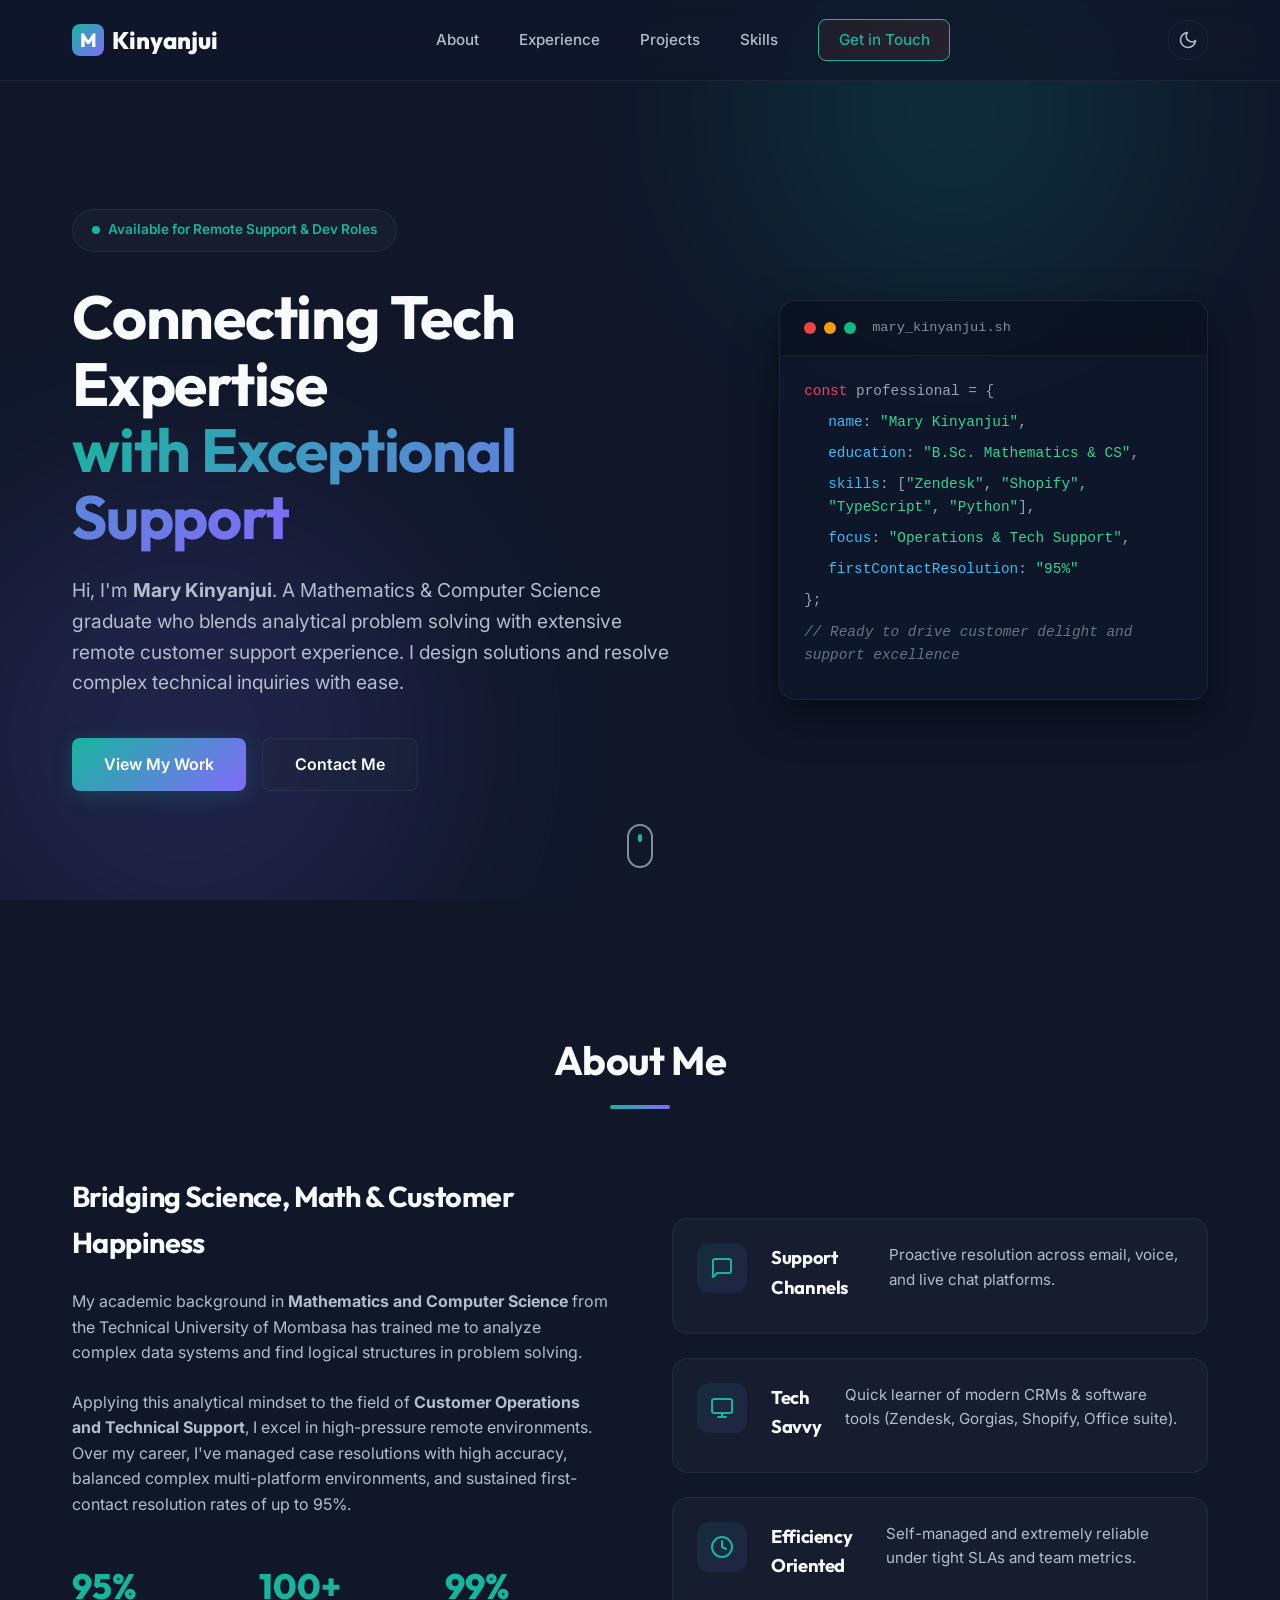
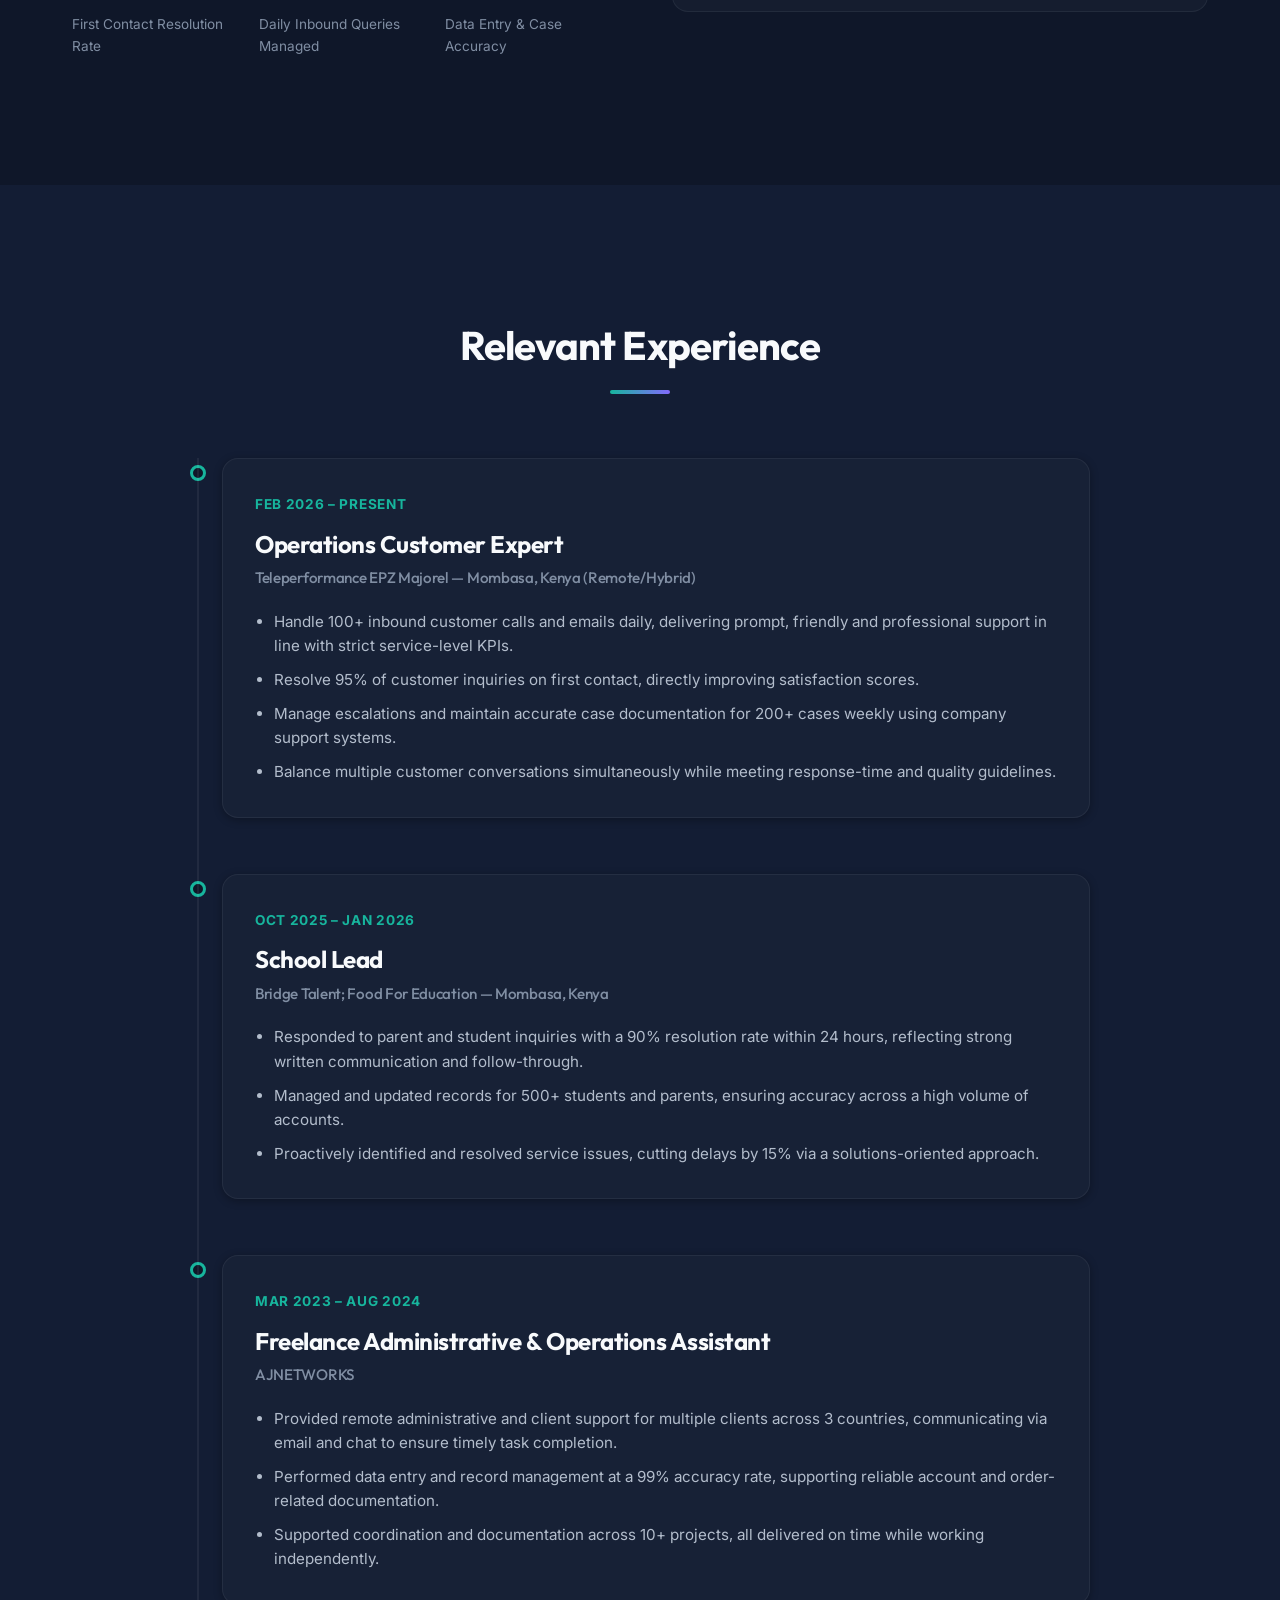
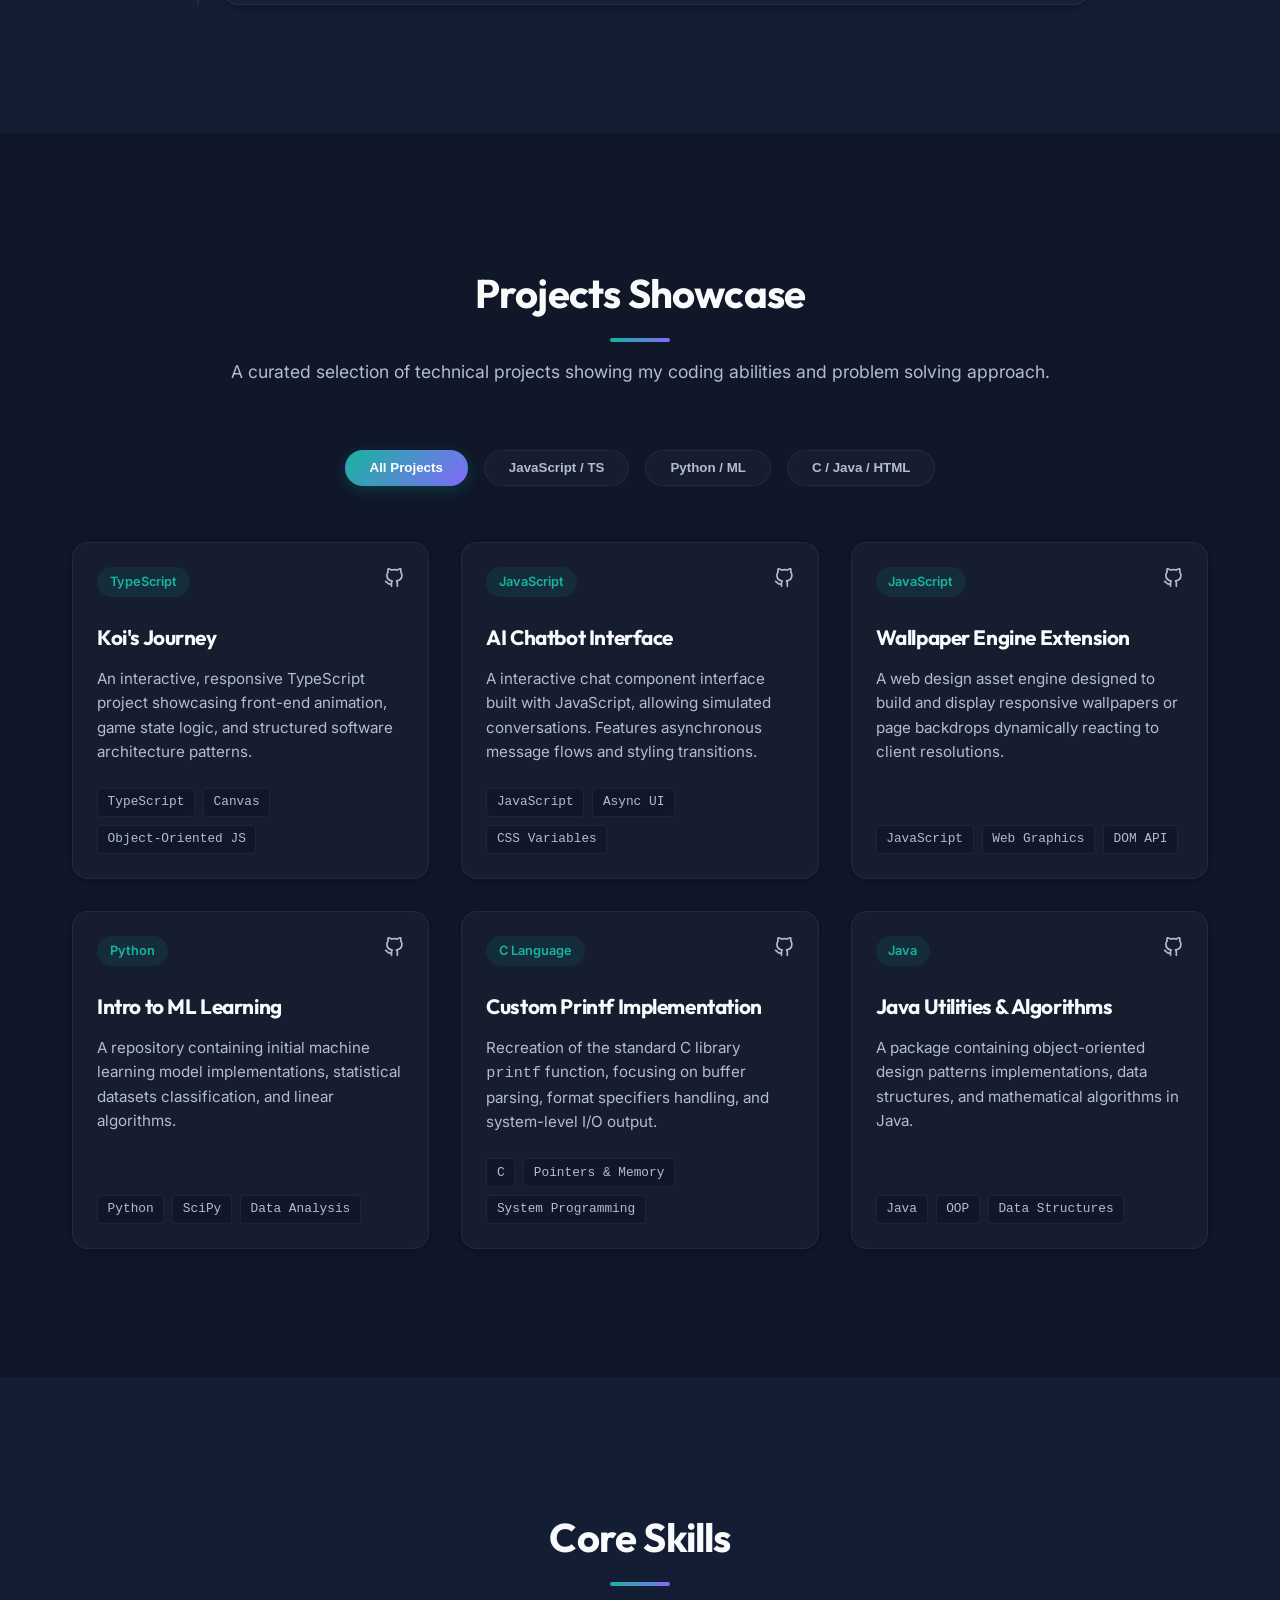
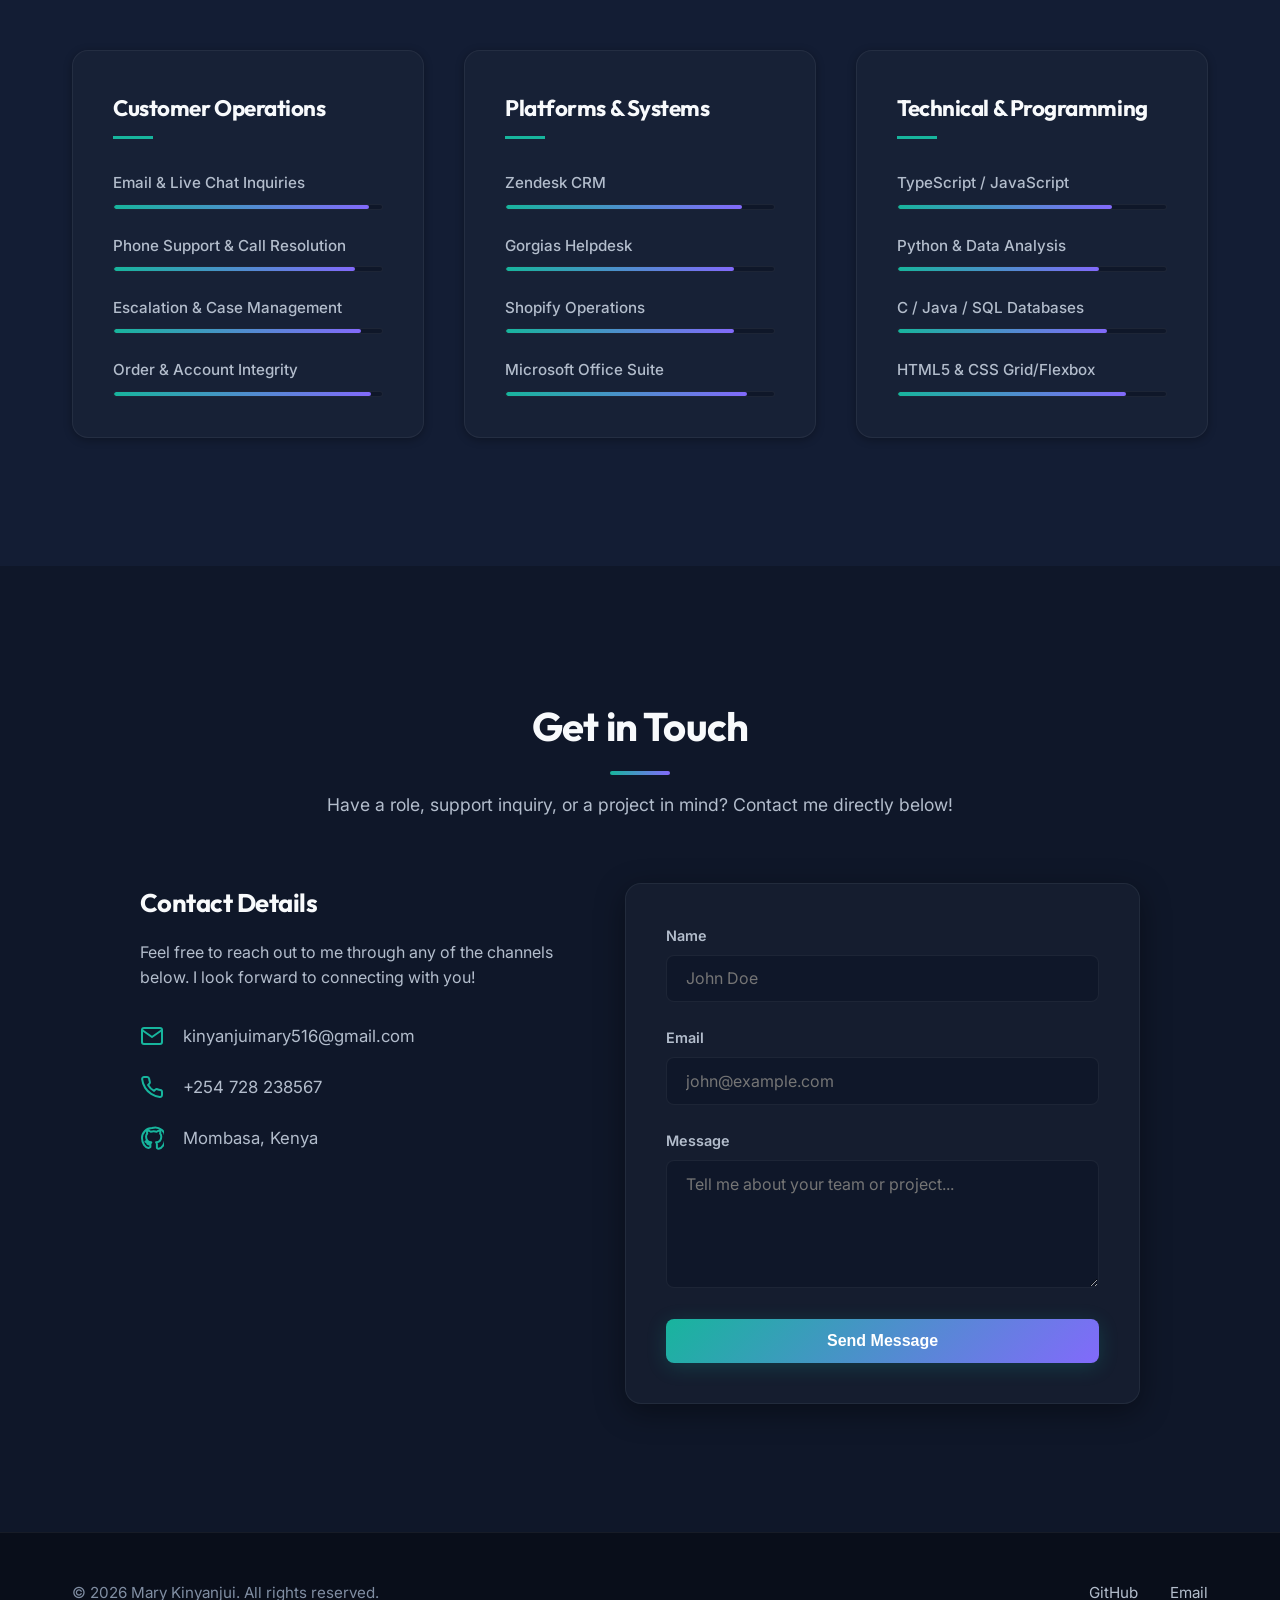
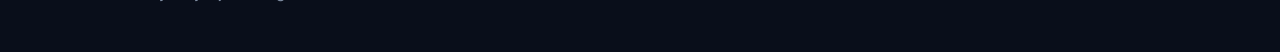
==== index.html @ 2add4c1d "Initialize portfolio website" ====
<!DOCTYPE html>
<html lang="en" data-theme="dark">
<head>
  <meta charset="UTF-8">
  <meta name="viewport" content="width=device-width, initial-scale=1.0">
  <title>Mary Kinyanjui | Portfolio</title>
  <meta name="description" content="Portfolio of Mary Kinyanjui - Customer Service Representative, Remote Support professional, and Mathematics & Computer Science graduate.">
  <!-- Google Fonts -->
  <link rel="preconnect" href="https://fonts.googleapis.com">
  <link rel="preconnect" href="https://fonts.gstatic.com" crossorigin>
  <link href="https://fonts.googleapis.com/css2?family=Inter:wght@300;400;500;600;700&family=Outfit:wght@400;600;700;800&display=swap" rel="stylesheet">
  <!-- Custom Stylesheet -->
  <link rel="stylesheet" href="styles.css">
</head>
<body>

  <!-- Navigation -->
  <header class="navbar">
    <div class="nav-container">
      <a href="#" class="nav-logo">
        <span class="logo-m">M</span>
        <span class="logo-text">Kinyanjui</span>
      </a>
      <nav class="nav-menu">
        <a href="#about" class="nav-link">About</a>
        <a href="#experience" class="nav-link">Experience</a>
        <a href="#projects" class="nav-link">Projects</a>
        <a href="#skills" class="nav-link">Skills</a>
        <a href="#contact" class="nav-link btn-contact">Get in Touch</a>
      </nav>
      <div class="nav-actions">
        <button id="theme-toggle" class="theme-btn" aria-label="Toggle light/dark theme">
          <!-- Moon Icon (Dark Mode Active) -->
          <svg class="icon icon-moon" xmlns="http://www.w3.org/2000/svg" viewBox="0 0 24 24" fill="none" stroke="currentColor" stroke-width="2" stroke-linecap="round" stroke-linejoin="round"><path d="M21 12.79A9 9 0 1 1 11.21 3 7 7 0 0 0 21 12.79z"></path></svg>
          <!-- Sun Icon (Light Mode Active) -->
          <svg class="icon icon-sun" xmlns="http://www.w3.org/2000/svg" viewBox="0 0 24 24" fill="none" stroke="currentColor" stroke-width="2" stroke-linecap="round" stroke-linejoin="round"><circle cx="12" cy="12" r="5"></circle><line x1="12" y1="1" x2="12" y2="3"></line><line x1="12" y1="21" x2="12" y2="23"></line><line x1="4.22" y1="4.22" x2="5.64" y2="5.64"></line><line x1="18.36" y1="18.36" x2="19.78" y2="19.78"></line><line x1="1" y1="12" x2="3" y2="12"></line><line x1="21" y1="12" x2="23" y2="12"></line><line x1="4.22" y1="19.78" x2="5.64" y2="18.36"></line><line x1="18.36" y1="5.64" x2="19.78" y2="4.22"></line></svg>
        </button>
        <button class="mobile-toggle" aria-label="Toggle mobile menu">
          <span></span>
          <span></span>
          <span></span>
        </button>
      </div>
    </div>
  </header>

  <main>
    <!-- Hero Section -->
    <section class="hero-section">
      <div class="hero-bg-blobs">
        <div class="blob blob-1"></div>
        <div class="blob blob-2"></div>
      </div>
      <div class="container hero-container">
        <div class="hero-content">
          <div class="hero-badge reveal">
            <span class="badge-dot"></span> Available for Remote Support & Dev Roles
          </div>
          <h1 class="hero-title reveal">
            Connecting Tech Expertise <br>
            <span class="gradient-text">with Exceptional Support</span>
          </h1>
          <p class="hero-subtitle reveal">
            Hi, I'm <strong>Mary Kinyanjui</strong>. A Mathematics & Computer Science graduate who blends analytical problem solving with extensive remote customer support experience. I design solutions and resolve complex technical inquiries with ease.
          </p>
          <div class="hero-cta reveal">
            <a href="#projects" class="btn btn-primary">View My Work</a>
            <a href="#contact" class="btn btn-secondary">Contact Me</a>
          </div>
        </div>
        <div class="hero-visual reveal">
          <div class="visual-card">
            <div class="card-header">
              <span class="dot red"></span>
              <span class="dot yellow"></span>
              <span class="dot green"></span>
              <span class="card-title">mary_kinyanjui.sh</span>
            </div>
            <div class="card-body">
              <p class="code-line"><span class="code-keyword">const</span> professional = {</p>
              <p class="code-line indent"><span class="code-prop">name</span>: <span class="code-val">"Mary Kinyanjui"</span>,</p>
              <p class="code-line indent"><span class="code-prop">education</span>: <span class="code-val">"B.Sc. Mathematics & CS"</span>,</p>
              <p class="code-line indent"><span class="code-prop">skills</span>: [<span class="code-val">"Zendesk"</span>, <span class="code-val">"Shopify"</span>, <span class="code-val">"TypeScript"</span>, <span class="code-val">"Python"</span>],</p>
              <p class="code-line indent"><span class="code-prop">focus</span>: <span class="code-val">"Operations & Tech Support"</span>,</p>
              <p class="code-line indent"><span class="code-prop">firstContactResolution</span>: <span class="code-val">"95%"</span></p>
              <p class="code-line">};</p>
              <p class="code-line"><span class="code-comment">// Ready to drive customer delight and support excellence</span></p>
            </div>
          </div>
        </div>
      </div>
      <div class="scroll-indicator">
        <a href="#about" aria-label="Scroll to About Me section">
          <div class="mouse">
            <div class="wheel"></div>
          </div>
        </a>
      </div>
    </section>

    <!-- About Section -->
    <section id="about" class="about-section section-padding">
      <div class="container">
        <div class="section-header align-center">
          <h2 class="section-title">About Me</h2>
          <div class="section-underline"></div>
        </div>
        <div class="about-grid">
          <div class="about-text-column">
            <h3>Bridging Science, Math & Customer Happiness</h3>
            <p>
              My academic background in <strong>Mathematics and Computer Science</strong> from the Technical University of Mombasa has trained me to analyze complex data systems and find logical structures in problem solving.
            </p>
            <p>
              Applying this analytical mindset to the field of <strong>Customer Operations and Technical Support</strong>, I excel in high-pressure remote environments. Over my career, I've managed case resolutions with high accuracy, balanced complex multi-platform environments, and sustained first-contact resolution rates of up to 95%.
            </p>
            <div class="metrics-grid">
              <div class="metric-item">
                <span class="metric-number">95%</span>
                <span class="metric-label">First Contact Resolution Rate</span>
              </div>
              <div class="metric-item">
                <span class="metric-number">100+</span>
                <span class="metric-label">Daily Inbound Queries Managed</span>
              </div>
              <div class="metric-item">
                <span class="metric-number">99%</span>
                <span class="metric-label">Data Entry & Case Accuracy</span>
              </div>
            </div>
          </div>
          <div class="about-card-column">
            <div class="feature-card">
              <div class="feature-icon">
                <svg xmlns="http://www.w3.org/2000/svg" width="24" height="24" viewBox="0 0 24 24" fill="none" stroke="currentColor" stroke-width="2" stroke-linecap="round" stroke-linejoin="round"><path d="M21 15a2 2 0 0 1-2 2H7l-4 4V5a2 2 0 0 1 2-2h14a2 2 0 0 1 2 2z"></path></svg>
              </div>
              <h4>Support Channels</h4>
              <p>Proactive resolution across email, voice, and live chat platforms.</p>
            </div>
            <div class="feature-card">
              <div class="feature-icon">
                <svg xmlns="http://www.w3.org/2000/svg" width="24" height="24" viewBox="0 0 24 24" fill="none" stroke="currentColor" stroke-width="2" stroke-linecap="round" stroke-linejoin="round"><rect x="2" y="3" width="20" height="14" rx="2" ry="2"></rect><line x1="8" y1="21" x2="16" y2="21"></line><line x1="12" y1="17" x2="12" y2="21"></line></svg>
              </div>
              <h4>Tech Savvy</h4>
              <p>Quick learner of modern CRMs & software tools (Zendesk, Gorgias, Shopify, Office suite).</p>
            </div>
            <div class="feature-card">
              <div class="feature-icon">
                <svg xmlns="http://www.w3.org/2000/svg" width="24" height="24" viewBox="0 0 24 24" fill="none" stroke="currentColor" stroke-width="2" stroke-linecap="round" stroke-linejoin="round"><circle cx="12" cy="12" r="10"></circle><polyline points="12 6 12 12 16 14"></polyline></svg>
              </div>
              <h4>Efficiency Oriented</h4>
              <p>Self-managed and extremely reliable under tight SLAs and team metrics.</p>
            </div>
          </div>
        </div>
      </div>
    </section>

    <!-- Experience Section -->
    <section id="experience" class="experience-section section-padding bg-alt">
      <div class="container">
        <div class="section-header align-center">
          <h2 class="section-title">Relevant Experience</h2>
          <div class="section-underline"></div>
        </div>
        
        <div class="timeline">
          <!-- Experience Item 1 -->
          <div class="timeline-item">
            <div class="timeline-marker"></div>
            <div class="timeline-content">
              <span class="timeline-date">Feb 2026 – Present</span>
              <h3 class="timeline-role">Operations Customer Expert</h3>
              <h4 class="timeline-company">Teleperformance EPZ Majorel — Mombasa, Kenya (Remote/Hybrid)</h4>
              <ul class="timeline-details">
                <li>Handle 100+ inbound customer calls and emails daily, delivering prompt, friendly and professional support in line with strict service-level KPIs.</li>
                <li>Resolve 95% of customer inquiries on first contact, directly improving satisfaction scores.</li>
                <li>Manage escalations and maintain accurate case documentation for 200+ cases weekly using company support systems.</li>
                <li>Balance multiple customer conversations simultaneously while meeting response-time and quality guidelines.</li>
              </ul>
            </div>
          </div>

          <!-- Experience Item 2 -->
          <div class="timeline-item">
            <div class="timeline-marker"></div>
            <div class="timeline-content">
              <span class="timeline-date">Oct 2025 – Jan 2026</span>
              <h3 class="timeline-role">School Lead</h3>
              <h4 class="timeline-company">Bridge Talent; Food For Education — Mombasa, Kenya</h4>
              <ul class="timeline-details">
                <li>Responded to parent and student inquiries with a 90% resolution rate within 24 hours, reflecting strong written communication and follow-through.</li>
                <li>Managed and updated records for 500+ students and parents, ensuring accuracy across a high volume of accounts.</li>
                <li>Proactively identified and resolved service issues, cutting delays by 15% via a solutions-oriented approach.</li>
              </ul>
            </div>
          </div>

          <!-- Experience Item 3 -->
          <div class="timeline-item">
            <div class="timeline-marker"></div>
            <div class="timeline-content">
              <span class="timeline-date">Mar 2023 – Aug 2024</span>
              <h3 class="timeline-role">Freelance Administrative & Operations Assistant</h3>
              <h4 class="timeline-company">AJNETWORKS</h4>
              <ul class="timeline-details">
                <li>Provided remote administrative and client support for multiple clients across 3 countries, communicating via email and chat to ensure timely task completion.</li>
                <li>Performed data entry and record management at a 99% accuracy rate, supporting reliable account and order-related documentation.</li>
                <li>Supported coordination and documentation across 10+ projects, all delivered on time while working independently.</li>
              </ul>
            </div>
          </div>
        </div>
      </div>
    </section>

    <!-- Projects Section -->
    <section id="projects" class="projects-section section-padding">
      <div class="container">
        <div class="section-header align-center">
          <h2 class="section-title">Projects Showcase</h2>
          <div class="section-underline"></div>
          <p class="section-description">A curated selection of technical projects showing my coding abilities and problem solving approach.</p>
        </div>

        <div class="project-filters">
          <button class="filter-btn active" data-filter="all">All Projects</button>
          <button class="filter-btn" data-filter="javascript">JavaScript / TS</button>
          <button class="filter-btn" data-filter="python">Python / ML</button>
          <button class="filter-btn" data-filter="other">C / Java / HTML</button>
        </div>

        <div class="projects-grid">
          <!-- Project Card 1 -->
          <div class="project-card" data-category="javascript">
            <div class="project-header">
              <span class="project-tag">TypeScript</span>
              <a href="https://github.com/M6A2R5Y/Koi-s-journey" target="_blank" rel="noopener noreferrer" class="project-link" aria-label="View Koi's Journey repository">
                <svg xmlns="http://www.w3.org/2000/svg" width="20" height="20" viewBox="0 0 24 24" fill="none" stroke="currentColor" stroke-width="2" stroke-linecap="round" stroke-linejoin="round"><path d="M9 19c-5 1.5-5-2.5-7-3m14 6v-3.87a3.37 3.37 0 0 0-.94-2.61c3.14-.35 6.44-1.54 6.44-7A5.44 5.44 0 0 0 20 4.77 5.07 5.07 0 0 0 19.91 1S18.73.65 16 2.48a13.38 13.38 0 0 0-7 0C6.27.65 5.09 1 5.09 1A5.07 5.07 0 0 0 5 4.77a5.44 5.44 0 0 0-1.5 3.78c0 5.42 3.3 6.61 6.44 7A3.37 3.37 0 0 0 9 18.13V22"></path></svg>
              </a>
            </div>
            <div class="project-content">
              <h3>Koi's Journey</h3>
              <p>An interactive, responsive TypeScript project showcasing front-end animation, game state logic, and structured software architecture patterns.</p>
              <div class="project-tech">
                <span>TypeScript</span>
                <span>Canvas</span>
                <span>Object-Oriented JS</span>
              </div>
            </div>
          </div>

          <!-- Project Card 2 -->
          <div class="project-card" data-category="javascript">
            <div class="project-header">
              <span class="project-tag">JavaScript</span>
              <a href="https://github.com/M6A2R5Y/Chatbot" target="_blank" rel="noopener noreferrer" class="project-link" aria-label="View Chatbot repository">
                <svg xmlns="http://www.w3.org/2000/svg" width="20" height="20" viewBox="0 0 24 24" fill="none" stroke="currentColor" stroke-width="2" stroke-linecap="round" stroke-linejoin="round"><path d="M9 19c-5 1.5-5-2.5-7-3m14 6v-3.87a3.37 3.37 0 0 0-.94-2.61c3.14-.35 6.44-1.54 6.44-7A5.44 5.44 0 0 0 20 4.77 5.07 5.07 0 0 0 19.91 1S18.73.65 16 2.48a13.38 13.38 0 0 0-7 0C6.27.65 5.09 1 5.09 1A5.07 5.07 0 0 0 5 4.77a5.44 5.44 0 0 0-1.5 3.78c0 5.42 3.3 6.61 6.44 7A3.37 3.37 0 0 0 9 18.13V22"></path></svg>
              </a>
            </div>
            <div class="project-content">
              <h3>AI Chatbot Interface</h3>
              <p>A interactive chat component interface built with JavaScript, allowing simulated conversations. Features asynchronous message flows and styling transitions.</p>
              <div class="project-tech">
                <span>JavaScript</span>
                <span>Async UI</span>
                <span>CSS Variables</span>
              </div>
            </div>
          </div>

          <!-- Project Card 3 -->
          <div class="project-card" data-category="javascript">
            <div class="project-header">
              <span class="project-tag">JavaScript</span>
              <a href="https://github.com/M6A2R5Y/wallpaper" target="_blank" rel="noopener noreferrer" class="project-link" aria-label="View Wallpaper repository">
                <svg xmlns="http://www.w3.org/2000/svg" width="20" height="20" viewBox="0 0 24 24" fill="none" stroke="currentColor" stroke-width="2" stroke-linecap="round" stroke-linejoin="round"><path d="M9 19c-5 1.5-5-2.5-7-3m14 6v-3.87a3.37 3.37 0 0 0-.94-2.61c3.14-.35 6.44-1.54 6.44-7A5.44 5.44 0 0 0 20 4.77 5.07 5.07 0 0 0 19.91 1S18.73.65 16 2.48a13.38 13.38 0 0 0-7 0C6.27.65 5.09 1 5.09 1A5.07 5.07 0 0 0 5 4.77a5.44 5.44 0 0 0-1.5 3.78c0 5.42 3.3 6.61 6.44 7A3.37 3.37 0 0 0 9 18.13V22"></path></svg>
              </a>
            </div>
            <div class="project-content">
              <h3>Wallpaper Engine Extension</h3>
              <p>A web design asset engine designed to build and display responsive wallpapers or page backdrops dynamically reacting to client resolutions.</p>
              <div class="project-tech">
                <span>JavaScript</span>
                <span>Web Graphics</span>
                <span>DOM API</span>
              </div>
            </div>
          </div>

          <!-- Project Card 4 -->
          <div class="project-card" data-category="python">
            <div class="project-header">
              <span class="project-tag">Python</span>
              <a href="https://github.com/M6A2R5Y/ML" target="_blank" rel="noopener noreferrer" class="project-link" aria-label="View ML repository">
                <svg xmlns="http://www.w3.org/2000/svg" width="20" height="20" viewBox="0 0 24 24" fill="none" stroke="currentColor" stroke-width="2" stroke-linecap="round" stroke-linejoin="round"><path d="M9 19c-5 1.5-5-2.5-7-3m14 6v-3.87a3.37 3.37 0 0 0-.94-2.61c3.14-.35 6.44-1.54 6.44-7A5.44 5.44 0 0 0 20 4.77 5.07 5.07 0 0 0 19.91 1S18.73.65 16 2.48a13.38 13.38 0 0 0-7 0C6.27.65 5.09 1 5.09 1A5.07 5.07 0 0 0 5 4.77a5.44 5.44 0 0 0-1.5 3.78c0 5.42 3.3 6.61 6.44 7A3.37 3.37 0 0 0 9 18.13V22"></path></svg>
              </a>
            </div>
            <div class="project-content">
              <h3>Intro to ML Learning</h3>
              <p>A repository containing initial machine learning model implementations, statistical datasets classification, and linear algorithms.</p>
              <div class="project-tech">
                <span>Python</span>
                <span>SciPy</span>
                <span>Data Analysis</span>
              </div>
            </div>
          </div>

          <!-- Project Card 5 -->
          <div class="project-card" data-category="other">
            <div class="project-header">
              <span class="project-tag">C Language</span>
              <a href="https://github.com/M6A2R5Y/printf" target="_blank" rel="noopener noreferrer" class="project-link" aria-label="View printf repository">
                <svg xmlns="http://www.w3.org/2000/svg" width="20" height="20" viewBox="0 0 24 24" fill="none" stroke="currentColor" stroke-width="2" stroke-linecap="round" stroke-linejoin="round"><path d="M9 19c-5 1.5-5-2.5-7-3m14 6v-3.87a3.37 3.37 0 0 0-.94-2.61c3.14-.35 6.44-1.54 6.44-7A5.44 5.44 0 0 0 20 4.77 5.07 5.07 0 0 0 19.91 1S18.73.65 16 2.48a13.38 13.38 0 0 0-7 0C6.27.65 5.09 1 5.09 1A5.07 5.07 0 0 0 5 4.77a5.44 5.44 0 0 0-1.5 3.78c0 5.42 3.3 6.61 6.44 7A3.37 3.37 0 0 0 9 18.13V22"></path></svg>
              </a>
            </div>
            <div class="project-content">
              <h3>Custom Printf Implementation</h3>
              <p>Recreation of the standard C library <code>printf</code> function, focusing on buffer parsing, format specifiers handling, and system-level I/O output.</p>
              <div class="project-tech">
                <span>C</span>
                <span>Pointers & Memory</span>
                <span>System Programming</span>
              </div>
            </div>
          </div>

          <!-- Project Card 6 -->
          <div class="project-card" data-category="other">
            <div class="project-header">
              <span class="project-tag">Java</span>
              <a href="https://github.com/M6A2R5Y/MY-SIMPLE-PROJECTS" target="_blank" rel="noopener noreferrer" class="project-link" aria-label="View Simple Projects repository">
                <svg xmlns="http://www.w3.org/2000/svg" width="20" height="20" viewBox="0 0 24 24" fill="none" stroke="currentColor" stroke-width="2" stroke-linecap="round" stroke-linejoin="round"><path d="M9 19c-5 1.5-5-2.5-7-3m14 6v-3.87a3.37 3.37 0 0 0-.94-2.61c3.14-.35 6.44-1.54 6.44-7A5.44 5.44 0 0 0 20 4.77 5.07 5.07 0 0 0 19.91 1S18.73.65 16 2.48a13.38 13.38 0 0 0-7 0C6.27.65 5.09 1 5.09 1A5.07 5.07 0 0 0 5 4.77a5.44 5.44 0 0 0-1.5 3.78c0 5.42 3.3 6.61 6.44 7A3.37 3.37 0 0 0 9 18.13V22"></path></svg>
              </a>
            </div>
            <div class="project-content">
              <h3>Java Utilities & Algorithms</h3>
              <p>A package containing object-oriented design patterns implementations, data structures, and mathematical algorithms in Java.</p>
              <div class="project-tech">
                <span>Java</span>
                <span>OOP</span>
                <span>Data Structures</span>
              </div>
            </div>
          </div>
        </div>
      </div>
    </section>

    <!-- Skills Section -->
    <section id="skills" class="skills-section section-padding bg-alt">
      <div class="container">
        <div class="section-header align-center">
          <h2 class="section-title">Core Skills</h2>
          <div class="section-underline"></div>
        </div>

        <div class="skills-grid">
          <!-- Skill Category 1 -->
          <div class="skills-card">
            <h3>Customer Operations</h3>
            <ul class="skills-list">
              <li>
                <span class="skill-name">Email & Live Chat Inquiries</span>
                <div class="skill-bar"><div class="skill-progress" style="width: 95%;"></div></div>
              </li>
              <li>
                <span class="skill-name">Phone Support & Call Resolution</span>
                <div class="skill-bar"><div class="skill-progress" style="width: 90%;"></div></div>
              </li>
              <li>
                <span class="skill-name">Escalation & Case Management</span>
                <div class="skill-bar"><div class="skill-progress" style="width: 92%;"></div></div>
              </li>
              <li>
                <span class="skill-name">Order & Account Integrity</span>
                <div class="skill-bar"><div class="skill-progress" style="width: 96%;"></div></div>
              </li>
            </ul>
          </div>

          <!-- Skill Category 2 -->
          <div class="skills-card">
            <h3>Platforms & Systems</h3>
            <ul class="skills-list">
              <li>
                <span class="skill-name">Zendesk CRM</span>
                <div class="skill-bar"><div class="skill-progress" style="width: 88%;"></div></div>
              </li>
              <li>
                <span class="skill-name">Gorgias Helpdesk</span>
                <div class="skill-bar"><div class="skill-progress" style="width: 85%;"></div></div>
              </li>
              <li>
                <span class="skill-name">Shopify Operations</span>
                <div class="skill-bar"><div class="skill-progress" style="width: 85%;"></div></div>
              </li>
              <li>
                <span class="skill-name">Microsoft Office Suite</span>
                <div class="skill-bar"><div class="skill-progress" style="width: 90%;"></div></div>
              </li>
            </ul>
          </div>

          <!-- Skill Category 3 -->
          <div class="skills-card">
            <h3>Technical & Programming</h3>
            <ul class="skills-list">
              <li>
                <span class="skill-name">TypeScript / JavaScript</span>
                <div class="skill-bar"><div class="skill-progress" style="width: 80%;"></div></div>
              </li>
              <li>
                <span class="skill-name">Python & Data Analysis</span>
                <div class="skill-bar"><div class="skill-progress" style="width: 75%;"></div></div>
              </li>
              <li>
                <span class="skill-name">C / Java / SQL Databases</span>
                <div class="skill-bar"><div class="skill-progress" style="width: 78%;"></div></div>
              </li>
              <li>
                <span class="skill-name">HTML5 & CSS Grid/Flexbox</span>
                <div class="skill-bar"><div class="skill-progress" style="width: 85%;"></div></div>
              </li>
            </ul>
          </div>
        </div>
      </div>
    </section>

    <!-- Contact Section -->
    <section id="contact" class="contact-section section-padding">
      <div class="container">
        <div class="section-header align-center">
          <h2 class="section-title">Get in Touch</h2>
          <div class="section-underline"></div>
          <p class="section-description">Have a role, support inquiry, or a project in mind? Contact me directly below!</p>
        </div>

        <div class="contact-grid">
          <!-- Contact Info -->
          <div class="contact-info">
            <h3>Contact Details</h3>
            <p>Feel free to reach out to me through any of the channels below. I look forward to connecting with you!</p>
            
            <div class="contact-links">
              <a href="mailto:kinyanjuimary516@gmail.com" class="info-item">
                <svg xmlns="http://www.w3.org/2000/svg" width="24" height="24" viewBox="0 0 24 24" fill="none" stroke="currentColor" stroke-width="2" stroke-linecap="round" stroke-linejoin="round"><path d="M4 4h16c1.1 0 2 .9 2 2v12c0 1.1-.9 2-2 2H4c-1.1 0-2-.9-2-2V6c0-1.1.9-2 2-2z"></path><polyline points="22,6 12,13 2,6"></polyline></svg>
                <span>kinyanjuimary516@gmail.com</span>
              </a>
              <a href="tel:+254728238567" class="info-item">
                <svg xmlns="http://www.w3.org/2000/svg" width="24" height="24" viewBox="0 0 24 24" fill="none" stroke="currentColor" stroke-width="2" stroke-linecap="round" stroke-linejoin="round"><path d="M22 16.92v3a2 2 0 0 1-2.18 2 19.79 19.79 0 0 1-8.63-3.07 19.5 19.5 0 0 1-6-6 19.79 19.79 0 0 1-3.07-8.67A2 2 0 0 1 4.11 2h3a2 2 0 0 1 2 1.72 12.84 12.84 0 0 0 .7 2.81 2 2 0 0 1-.45 2.11L8.09 9.91a16 16 0 0 0 6 6l1.27-1.27a2 2 0 0 1 2.11-.45 12.84 12.84 0 0 0 2.81.7A2 2 0 0 1 22 16.92z"></path></svg>
                <span>+254 728 238567</span>
              </a>
              <div class="info-item">
                <svg xmlns="http://www.w3.org/2000/svg" width="24" height="24" viewBox="0 0 24 24" fill="none" stroke="currentColor" stroke-width="2" stroke-linecap="round" stroke-linejoin="round"><path d="M12 2a10 10 0 0 0-10 10c0 5.42 3.3 9.4 6.44 10a3.37 3.37 0 0 0 1.94-1v-2.61c-3.14.35-3-.94-3-.94a3 3 0 0 0-1.5-1.5c-1-.7.1-.6.1-.6a2.37 2.37 0 0 1 1.7 1.2c.9 1.6 2.4 1.1 3 1a2 2 0 0 1 .6-1.2c-2.5-.3-5.2-1.3-5.2-5.7a4.42 4.42 0 0 1 1.2-3.1 4.07 4.07 0 0 1 .1-3s1-.3 3.3 1.2a11.5 11.5 0 0 1 6 0c2.3-1.5 3.3-1.2 3.3-1.2a4.07 4.07 0 0 1 .1 3 4.42 4.42 0 0 1 1.2 3.1c0 4.4-2.7 5.4-5.2 5.7a2.76 2.76 0 0 1 .8 2v3.5a2.44 2.44 0 0 0 1.8 1c3.14-.6 6.44-4.58 6.44-10A10 10 0 0 0 12 2z"></path></svg>
                <span>Mombasa, Kenya</span>
              </div>
            </div>
          </div>

          <!-- Contact Form -->
          <form class="contact-form" action="#" method="POST" onsubmit="event.preventDefault(); alert('Message simulation sent successfully!');">
            <div class="form-group">
              <label for="name">Name</label>
              <input type="text" id="name" name="name" required placeholder="John Doe">
            </div>
            <div class="form-group">
              <label for="email">Email</label>
              <input type="email" id="email" name="email" required placeholder="john@example.com">
            </div>
            <div class="form-group">
              <label for="message">Message</label>
              <textarea id="message" name="message" rows="5" required placeholder="Tell me about your team or project..."></textarea>
            </div>
            <button type="submit" class="btn btn-primary btn-block">Send Message</button>
          </form>
        </div>
      </div>
    </section>
  </main>

  <footer class="footer">
    <div class="container footer-content">
      <p>&copy; 2026 Mary Kinyanjui. All rights reserved.</p>
      <div class="footer-socials">
        <a href="https://github.com/M6A2R5Y" target="_blank" rel="noopener noreferrer" aria-label="GitHub profile">GitHub</a>
        <a href="mailto:kinyanjuimary516@gmail.com">Email</a>
      </div>
    </div>
  </footer>

  <!-- Custom script -->
  <script src="script.js"></script>
</body>
</html>
---- styles.css ----
/* -------------------------------------------------------------
 * Custom Stylesheet - Mary Kinyanjui Portfolio
 * Aesthetics: Sleek dark-first mode, Glassmorphism, smooth animations,
 * fluid responsiveness, and premium developer-focused gradients.
 * ------------------------------------------------------------- */

/* Reset & Base Styles */
*, *::before, *::after {
  box-sizing: border-box;
  margin: 0;
  padding: 0;
}

:root {
  /* HSL Color Palette - Dark Theme Tokens */
  --bg-primary: hsl(222, 47%, 11%);
  --bg-secondary: hsl(223, 47%, 7%);
  --bg-alt: hsl(222, 47%, 14%);
  --text-primary: hsl(210, 40%, 98%);
  --text-secondary: hsl(215, 20%, 75%);
  --text-muted: hsl(215, 16%, 57%);
  
  --accent-primary: hsl(171, 77%, 40%); /* Teal */
  --accent-primary-hover: hsl(171, 77%, 34%);
  --accent-secondary: hsl(250, 95%, 70%); /* Purple */
  
  --card-bg: rgba(30, 41, 59, 0.4);
  --card-border: rgba(255, 255, 255, 0.06);
  --nav-bg: rgba(15, 23, 42, 0.8);
  --shadow-sm: 0 2px 8px rgba(0, 0, 0, 0.3);
  --shadow-md: 0 8px 30px rgba(0, 0, 0, 0.4);
  --shadow-lg: 0 16px 40px rgba(0, 0, 0, 0.5);
  
  --radius-sm: 8px;
  --radius-md: 16px;
  --radius-lg: 24px;
  --transition: all 0.3s cubic-bezier(0.4, 0, 0.2, 1);
  --font-sans: 'Inter', sans-serif;
  --font-display: 'Outfit', sans-serif;
}

[data-theme="light"] {
  /* HSL Color Palette - Light Theme Tokens */
  --bg-primary: hsl(210, 40%, 98%);
  --bg-secondary: hsl(0, 0%, 100%);
  --bg-alt: hsl(210, 40%, 95%);
  --text-primary: hsl(222, 47%, 11%);
  --text-secondary: hsl(215, 25%, 27%);
  --text-muted: hsl(215, 16%, 45%);
  
  --accent-primary: hsl(171, 77%, 34%); /* Teal */
  --accent-primary-hover: hsl(171, 77%, 28%);
  --accent-secondary: hsl(250, 75%, 55%); /* Purple */
  
  --card-bg: rgba(255, 255, 255, 0.75);
  --card-border: rgba(0, 0, 0, 0.06);
  --nav-bg: rgba(255, 255, 255, 0.85);
  --shadow-sm: 0 2px 8px rgba(0, 0, 0, 0.05);
  --shadow-md: 0 8px 30px rgba(0, 0, 0, 0.08);
  --shadow-lg: 0 16px 40px rgba(0, 0, 0, 0.1);
}

html {
  scroll-behavior: smooth;
  scroll-padding-top: 80px;
}

body {
  background-color: var(--bg-primary);
  color: var(--text-primary);
  font-family: var(--font-sans);
  line-height: 1.6;
  overflow-x: hidden;
  transition: background-color 0.4s ease, color 0.4s ease;
}

a {
  color: inherit;
  text-decoration: none;
}

ul {
  list-style: none;
}

img {
  max-width: 100%;
  height: auto;
}

.container {
  max-width: 1200px;
  margin: 0 auto;
  padding: 0 2rem;
}

.section-padding {
  padding: 8rem 0;
}

.bg-alt {
  background-color: var(--bg-alt);
}

/* Scrollbar Customization */
::-webkit-scrollbar {
  width: 10px;
}
::-webkit-scrollbar-track {
  background: var(--bg-secondary);
}
::-webkit-scrollbar-thumb {
  background: var(--text-muted);
  border-radius: 5px;
  border: 2px solid var(--bg-secondary);
}
::-webkit-scrollbar-thumb:hover {
  background: var(--accent-primary);
}

/* Headers */
h1, h2, h3, h4 {
  font-family: var(--font-display);
  font-weight: 700;
  letter-spacing: -0.02em;
}

/* Navigation Bar */
.navbar {
  position: fixed;
  top: 0;
  left: 0;
  width: 100%;
  z-index: 1000;
  background-color: var(--nav-bg);
  backdrop-filter: blur(12px);
  -webkit-backdrop-filter: blur(12px);
  border-bottom: 1px solid var(--card-border);
  transition: var(--transition);
}

.nav-container {
  display: flex;
  justify-content: space-between;
  align-items: center;
  height: 80px;
  max-width: 1200px;
  margin: 0 auto;
  padding: 0 2rem;
}

.nav-logo {
  display: flex;
  align-items: center;
  gap: 0.5rem;
  font-size: 1.5rem;
  font-weight: 800;
  font-family: var(--font-display);
}

.logo-m {
  background: linear-gradient(135deg, var(--accent-primary), var(--accent-secondary));
  color: white;
  width: 32px;
  height: 32px;
  display: flex;
  align-items: center;
  justify-content: center;
  border-radius: 8px;
  font-size: 1.2rem;
}

.nav-menu {
  display: flex;
  align-items: center;
  gap: 2.5rem;
}

.nav-link {
  font-size: 0.95rem;
  font-weight: 500;
  color: var(--text-secondary);
  position: relative;
  transition: var(--transition);
}

.nav-link::after {
  content: '';
  position: absolute;
  bottom: -6px;
  left: 0;
  width: 0;
  height: 2px;
  background: var(--accent-primary);
  transition: var(--transition);
}

.nav-link:hover {
  color: var(--text-primary);
}

.nav-link:hover::after {
  width: 100%;
}

.btn-contact {
  padding: 0.5rem 1.2rem;
  border-radius: var(--radius-sm);
  background: linear-gradient(135deg, rgba(171, 77, 40, 0.1), rgba(250, 95, 70, 0.1));
  border: 1px solid var(--accent-primary);
  color: var(--accent-primary) !important;
}

.btn-contact:hover {
  background: var(--accent-primary);
  color: white !important;
  box-shadow: 0 0 15px rgba(20, 184, 166, 0.4);
}

.nav-actions {
  display: flex;
  align-items: center;
  gap: 1rem;
}

.theme-btn {
  background: none;
  border: 1px solid var(--card-border);
  color: var(--text-secondary);
  cursor: pointer;
  width: 40px;
  height: 40px;
  border-radius: 50%;
  display: flex;
  align-items: center;
  justify-content: center;
  transition: var(--transition);
}

.theme-btn:hover {
  color: var(--text-primary);
  border-color: var(--text-muted);
}

.theme-btn .icon {
  width: 20px;
  height: 20px;
}

/* Hide light/dark mode icon statefully */
[data-theme="dark"] .icon-sun { display: none; }
[data-theme="light"] .icon-moon { display: none; }

.mobile-toggle {
  display: none;
  flex-direction: column;
  gap: 5px;
  background: none;
  border: none;
  cursor: pointer;
  padding: 5px;
}

.mobile-toggle span {
  display: block;
  width: 25px;
  height: 2px;
  background-color: var(--text-primary);
  transition: var(--transition);
}

/* Hero Section */
.hero-section {
  position: relative;
  min-height: 100vh;
  display: flex;
  align-items: center;
  padding-top: 100px;
  overflow: hidden;
}

.hero-bg-blobs {
  position: absolute;
  top: 0;
  left: 0;
  width: 100%;
  height: 100%;
  z-index: 0;
  pointer-events: none;
}

.blob {
  position: absolute;
  border-radius: 50%;
  filter: blur(100px);
  opacity: 0.15;
  animation: float 20s infinite alternate;
}

[data-theme="light"] .blob {
  opacity: 0.08;
}

.blob-1 {
  width: 400px;
  height: 400px;
  background-color: var(--accent-primary);
  top: -10%;
  right: 10%;
}

.blob-2 {
  width: 500px;
  height: 500px;
  background-color: var(--accent-secondary);
  bottom: -10%;
  left: -5%;
  animation-delay: -5s;
}

@keyframes float {
  0% { transform: translate(0, 0) scale(1); }
  50% { transform: translate(50px, 30px) scale(1.1); }
  100% { transform: translate(-30px, -50px) scale(0.9); }
}

.hero-container {
  display: grid;
  grid-template-columns: 1.2fr 0.8fr;
  align-items: center;
  gap: 4rem;
  z-index: 1;
}

.hero-badge {
  display: inline-flex;
  align-items: center;
  gap: 0.5rem;
  padding: 0.6rem 1.2rem;
  border-radius: 50px;
  background-color: var(--card-bg);
  border: 1px solid var(--card-border);
  font-size: 0.85rem;
  font-weight: 600;
  color: var(--accent-primary);
  margin-bottom: 2rem;
}

.badge-dot {
  width: 8px;
  height: 8px;
  background-color: var(--accent-primary);
  border-radius: 50%;
  animation: pulse 2s infinite;
}

@keyframes pulse {
  0% { transform: scale(0.9); opacity: 1; box-shadow: 0 0 0 0 rgba(20, 184, 166, 0.7); }
  70% { transform: scale(1); opacity: 0.5; box-shadow: 0 0 0 8px rgba(20, 184, 166, 0); }
  100% { transform: scale(0.9); opacity: 1; box-shadow: 0 0 0 0 rgba(20, 184, 166, 0); }
}

.hero-title {
  font-size: 3.8rem;
  line-height: 1.1;
  margin-bottom: 1.5rem;
}

.gradient-text {
  background: linear-gradient(135deg, var(--accent-primary), var(--accent-secondary));
  -webkit-background-clip: text;
  -webkit-text-fill-color: transparent;
}

.hero-subtitle {
  font-size: 1.2rem;
  color: var(--text-secondary);
  margin-bottom: 2.5rem;
  max-width: 600px;
}

.hero-cta {
  display: flex;
  gap: 1rem;
}

/* Buttons */
.btn {
  display: inline-flex;
  align-items: center;
  justify-content: center;
  padding: 0.8rem 2rem;
  border-radius: var(--radius-sm);
  font-weight: 600;
  font-size: 1rem;
  cursor: pointer;
  transition: var(--transition);
}

.btn-primary {
  background: linear-gradient(135deg, var(--accent-primary), var(--accent-secondary));
  color: white;
  border: none;
  box-shadow: 0 4px 20px rgba(20, 184, 166, 0.2);
}

.btn-primary:hover {
  transform: translateY(-2px);
  box-shadow: 0 8px 25px rgba(20, 184, 166, 0.35);
}

.btn-secondary {
  background-color: var(--card-bg);
  color: var(--text-primary);
  border: 1px solid var(--card-border);
}

.btn-secondary:hover {
  background-color: var(--bg-alt);
  border-color: var(--text-muted);
}

.btn-block {
  width: 100%;
}

/* Visual Card Mockup */
.hero-visual {
  display: flex;
  justify-content: center;
}

.visual-card {
  width: 100%;
  max-width: 450px;
  background-color: rgba(15, 23, 42, 0.65);
  backdrop-filter: blur(15px);
  -webkit-backdrop-filter: blur(15px);
  border: 1px solid var(--card-border);
  border-radius: var(--radius-md);
  overflow: hidden;
  box-shadow: var(--shadow-lg);
}

.card-header {
  display: flex;
  align-items: center;
  gap: 0.5rem;
  padding: 1rem 1.5rem;
  background-color: rgba(0, 0, 0, 0.2);
  border-bottom: 1px solid var(--card-border);
}

.dot {
  width: 12px;
  height: 12px;
  border-radius: 50%;
}

.dot.red { background-color: #ef4444; }
.dot.yellow { background-color: #f59e0b; }
.dot.green { background-color: #10b981; }

.card-title {
  font-family: monospace;
  font-size: 0.85rem;
  color: var(--text-muted);
  margin-left: 0.5rem;
}

.card-body {
  padding: 1.5rem;
  font-family: monospace;
  font-size: 0.9rem;
}

.code-line {
  margin-bottom: 0.5rem;
  color: #94a3b8;
}

.code-keyword { color: #f43f5e; }
.code-prop { color: #38bdf8; }
.code-val { color: #34d399; }
.code-comment { color: #64748b; font-style: italic; }
.indent { padding-left: 1.5rem; }

/* Scroll Indicator */
.scroll-indicator {
  position: absolute;
  bottom: 2rem;
  left: 50%;
  transform: translateX(-50%);
  display: flex;
  justify-content: center;
  z-index: 1;
}

.mouse {
  width: 26px;
  height: 44px;
  border: 2px solid var(--text-muted);
  border-radius: 20px;
  display: flex;
  justify-content: center;
  padding-top: 8px;
}

.wheel {
  width: 4px;
  height: 8px;
  background-color: var(--accent-primary);
  border-radius: 2px;
  animation: scrollMouse 1.8s infinite;
}

@keyframes scrollMouse {
  0% { transform: translateY(0); opacity: 1; }
  100% { transform: translateY(14px); opacity: 0; }
}

/* Section Header */
.section-header {
  margin-bottom: 4rem;
}

.section-header.align-center {
  text-align: center;
}

.section-title {
  font-size: 2.5rem;
  margin-bottom: 0.8rem;
}

.section-underline {
  width: 60px;
  height: 4px;
  background: linear-gradient(90deg, var(--accent-primary), var(--accent-secondary));
  margin: 0 auto;
  border-radius: 2px;
}

.section-description {
  color: var(--text-secondary);
  margin-top: 1rem;
  font-size: 1.1rem;
}

/* About Grid */
.about-grid {
  display: grid;
  grid-template-columns: 1fr 1fr;
  gap: 4rem;
  align-items: center;
}

.about-text-column h3 {
  font-size: 1.8rem;
  margin-bottom: 1.5rem;
}

.about-text-column p {
  color: var(--text-secondary);
  margin-bottom: 1.5rem;
}

.metrics-grid {
  display: grid;
  grid-template-columns: repeat(3, 1fr);
  gap: 1.5rem;
  margin-top: 2.5rem;
}

.metric-item {
  display: flex;
  flex-direction: column;
}

.metric-number {
  font-family: var(--font-display);
  font-size: 2.2rem;
  font-weight: 800;
  color: var(--accent-primary);
}

.metric-label {
  font-size: 0.85rem;
  color: var(--text-muted);
}

.about-card-column {
  display: flex;
  flex-direction: column;
  gap: 1.5rem;
}

.feature-card {
  display: flex;
  gap: 1.5rem;
  padding: 1.5rem;
  background-color: var(--card-bg);
  border: 1px solid var(--card-border);
  border-radius: var(--radius-md);
  transition: var(--transition);
}

.feature-card:hover {
  transform: translateY(-5px);
  border-color: var(--accent-primary);
}

.feature-icon {
  background: linear-gradient(135deg, rgba(20, 184, 166, 0.1), rgba(139, 92, 246, 0.1));
  color: var(--accent-primary);
  width: 50px;
  height: 50px;
  border-radius: 12px;
  display: flex;
  align-items: center;
  justify-content: center;
  flex-shrink: 0;
}

.feature-card h4 {
  font-size: 1.15rem;
  margin-bottom: 0.4rem;
}

.feature-card p {
  font-size: 0.95rem;
  color: var(--text-secondary);
}

/* Experience Timeline */
.timeline {
  position: relative;
  max-width: 900px;
  margin: 0 auto;
  padding-left: 2rem;
}

.timeline::after {
  content: '';
  position: absolute;
  top: 0;
  left: 0.45rem;
  width: 2px;
  height: 100%;
  background-color: var(--card-border);
}

.timeline-item {
  position: relative;
  margin-bottom: 3.5rem;
}

.timeline-item:last-child {
  margin-bottom: 0;
}

.timeline-marker {
  position: absolute;
  top: 0.45rem;
  left: -2rem;
  width: 16px;
  height: 16px;
  border-radius: 50%;
  background-color: var(--bg-primary);
  border: 3px solid var(--accent-primary);
  z-index: 2;
  transition: var(--transition);
}

.timeline-item:hover .timeline-marker {
  background-color: var(--accent-primary);
  box-shadow: 0 0 10px var(--accent-primary);
}

.timeline-content {
  background-color: var(--card-bg);
  border: 1px solid var(--card-border);
  border-radius: var(--radius-md);
  padding: 2rem;
  box-shadow: var(--shadow-sm);
  transition: var(--transition);
}

.timeline-item:hover .timeline-content {
  box-shadow: var(--shadow-md);
  border-color: rgba(255, 255, 255, 0.15);
}

.timeline-date {
  font-size: 0.85rem;
  font-weight: 700;
  color: var(--accent-primary);
  text-transform: uppercase;
  letter-spacing: 0.05em;
}

.timeline-role {
  font-size: 1.5rem;
  margin: 0.5rem 0 0.2rem 0;
}

.timeline-company {
  font-size: 0.95rem;
  color: var(--text-muted);
  margin-bottom: 1.2rem;
  font-weight: 500;
}

.timeline-details {
  list-style-type: disc;
  padding-left: 1.2rem;
  color: var(--text-secondary);
  font-size: 0.95rem;
}

.timeline-details li {
  margin-bottom: 0.6rem;
}

.timeline-details li:last-child {
  margin-bottom: 0;
}

/* Projects Filter & Grid */
.project-filters {
  display: flex;
  justify-content: center;
  gap: 1rem;
  margin-bottom: 3.5rem;
  flex-wrap: wrap;
}

.filter-btn {
  background-color: var(--card-bg);
  border: 1px solid var(--card-border);
  color: var(--text-secondary);
  padding: 0.6rem 1.5rem;
  border-radius: 50px;
  font-weight: 600;
  cursor: pointer;
  transition: var(--transition);
}

.filter-btn:hover, .filter-btn.active {
  background: linear-gradient(135deg, var(--accent-primary), var(--accent-secondary));
  color: white;
  border-color: transparent;
  box-shadow: 0 4px 15px rgba(20, 184, 166, 0.2);
}

.projects-grid {
  display: grid;
  grid-template-columns: repeat(auto-fill, minmax(340px, 1fr));
  gap: 2rem;
}

.project-card {
  background-color: var(--card-bg);
  border: 1px solid var(--card-border);
  border-radius: var(--radius-md);
  overflow: hidden;
  display: flex;
  flex-direction: column;
  height: 100%;
  box-shadow: var(--shadow-sm);
  transition: var(--transition);
}

.project-card:hover {
  transform: translateY(-8px);
  box-shadow: var(--shadow-lg);
  border-color: var(--accent-primary);
}

.project-header {
  display: flex;
  justify-content: space-between;
  align-items: center;
  padding: 1.5rem 1.5rem 0.5rem 1.5rem;
}

.project-tag {
  font-size: 0.8rem;
  font-weight: 600;
  color: var(--accent-primary);
  background-color: rgba(20, 184, 166, 0.1);
  padding: 0.3rem 0.8rem;
  border-radius: 50px;
}

.project-link {
  color: var(--text-secondary);
  transition: var(--transition);
}

.project-link:hover {
  color: var(--accent-primary);
}

.project-content {
  padding: 1rem 1.5rem 1.5rem 1.5rem;
  display: flex;
  flex-direction: column;
  flex-grow: 1;
}

.project-content h3 {
  font-size: 1.3rem;
  margin-bottom: 0.8rem;
}

.project-content p {
  color: var(--text-secondary);
  font-size: 0.95rem;
  margin-bottom: 1.5rem;
  flex-grow: 1;
}

.project-tech {
  display: flex;
  gap: 0.5rem;
  flex-wrap: wrap;
}

.project-tech span {
  font-family: monospace;
  font-size: 0.8rem;
  background-color: var(--bg-primary);
  color: var(--text-secondary);
  padding: 0.2rem 0.6rem;
  border-radius: 4px;
  border: 1px solid var(--card-border);
}

/* Skills Cards */
.skills-grid {
  display: grid;
  grid-template-columns: repeat(3, 1fr);
  gap: 2.5rem;
}

.skills-card {
  background-color: var(--card-bg);
  border: 1px solid var(--card-border);
  border-radius: var(--radius-md);
  padding: 2.5rem;
  box-shadow: var(--shadow-sm);
  transition: var(--transition);
}

.skills-card:hover {
  border-color: rgba(255, 255, 255, 0.12);
  box-shadow: var(--shadow-md);
}

.skills-card h3 {
  font-size: 1.4rem;
  margin-bottom: 2rem;
  position: relative;
  padding-bottom: 0.8rem;
}

.skills-card h3::after {
  content: '';
  position: absolute;
  bottom: 0;
  left: 0;
  width: 40px;
  height: 3px;
  background-color: var(--accent-primary);
}

.skills-list {
  display: flex;
  flex-direction: column;
  gap: 1.5rem;
}

.skills-list li {
  display: flex;
  flex-direction: column;
  gap: 0.5rem;
}

.skill-name {
  font-size: 0.95rem;
  font-weight: 500;
  color: var(--text-secondary);
}

.skill-bar {
  background-color: var(--bg-primary);
  height: 6px;
  border-radius: 3px;
  overflow: hidden;
  border: 1px solid var(--card-border);
}

.skill-progress {
  background: linear-gradient(90deg, var(--accent-primary), var(--accent-secondary));
  height: 100%;
  border-radius: 3px;
  transition: width 1s cubic-bezier(0.4, 0, 0.2, 1);
}

/* Contact Grid */
.contact-grid {
  display: grid;
  grid-template-columns: 0.9fr 1.1fr;
  gap: 4rem;
  align-items: flex-start;
  max-width: 1000px;
  margin: 0 auto;
}

.contact-info h3 {
  font-size: 1.6rem;
  margin-bottom: 1rem;
}

.contact-info p {
  color: var(--text-secondary);
  margin-bottom: 2rem;
}

.contact-links {
  display: flex;
  flex-direction: column;
  gap: 1.5rem;
}

.info-item {
  display: flex;
  align-items: center;
  gap: 1.2rem;
  font-size: 1.05rem;
  color: var(--text-secondary);
  transition: var(--transition);
}

.info-item svg {
  color: var(--accent-primary);
  flex-shrink: 0;
}

a.info-item:hover {
  color: var(--accent-primary);
  transform: translateX(4px);
}

/* Form Styles */
.contact-form {
  background-color: var(--card-bg);
  border: 1px solid var(--card-border);
  padding: 2.5rem;
  border-radius: var(--radius-md);
  box-shadow: var(--shadow-md);
}

.form-group {
  margin-bottom: 1.5rem;
}

.form-group label {
  display: block;
  font-size: 0.9rem;
  font-weight: 600;
  margin-bottom: 0.5rem;
  color: var(--text-secondary);
}

.form-group input, .form-group textarea {
  width: 100%;
  padding: 0.8rem 1.2rem;
  background-color: var(--bg-primary);
  border: 1px solid var(--card-border);
  border-radius: var(--radius-sm);
  color: var(--text-primary);
  font-family: inherit;
  font-size: 1rem;
  transition: var(--transition);
}

.form-group input:focus, .form-group textarea:focus {
  outline: none;
  border-color: var(--accent-primary);
  box-shadow: 0 0 10px rgba(20, 184, 166, 0.15);
}

/* Footer Section */
.footer {
  border-top: 1px solid var(--card-border);
  background-color: var(--bg-secondary);
  padding: 3rem 0;
}

.footer-content {
  display: flex;
  justify-content: space-between;
  align-items: center;
  flex-wrap: wrap;
  gap: 1.5rem;
  color: var(--text-muted);
  font-size: 0.95rem;
}

.footer-socials {
  display: flex;
  gap: 2rem;
}

.footer-socials a {
  color: var(--text-secondary);
  transition: var(--transition);
}

.footer-socials a:hover {
  color: var(--accent-primary);
}

/* Entrance Animations */
.reveal {
  opacity: 0;
  transform: translateY(30px);
  transition: opacity 0.8s ease, transform 0.8s ease;
}

.reveal.active {
  opacity: 1;
  transform: translateY(0);
}

/* Responsive Breakpoints */
@media (max-width: 1024px) {
  .hero-container {
    grid-template-columns: 1fr;
    gap: 3rem;
  }
  .hero-visual {
    order: -1;
  }
  .about-grid {
    grid-template-columns: 1fr;
    gap: 3rem;
  }
  .skills-grid {
    grid-template-columns: repeat(2, 1fr);
  }
  .contact-grid {
    grid-template-columns: 1fr;
    gap: 3rem;
  }
}

@media (max-width: 768px) {
  .section-padding {
    padding: 5rem 0;
  }
  .hero-title {
    font-size: 2.8rem;
  }
  .skills-grid {
    grid-template-columns: 1fr;
  }
  .mobile-toggle {
    display: flex;
  }
  .nav-menu {
    position: fixed;
    top: 80px;
    left: -100%;
    width: 100%;
    height: calc(100vh - 80px);
    background-color: var(--bg-secondary);
    flex-direction: column;
    padding: 4rem 2rem;
    gap: 2rem;
    transition: var(--transition);
    border-top: 1px solid var(--card-border);
  }
  .nav-menu.active {
    left: 0;
  }
  .btn-contact {
    width: 100%;
    text-align: center;
  }
  .metrics-grid {
    grid-template-columns: 1fr;
    gap: 1rem;
  }
}
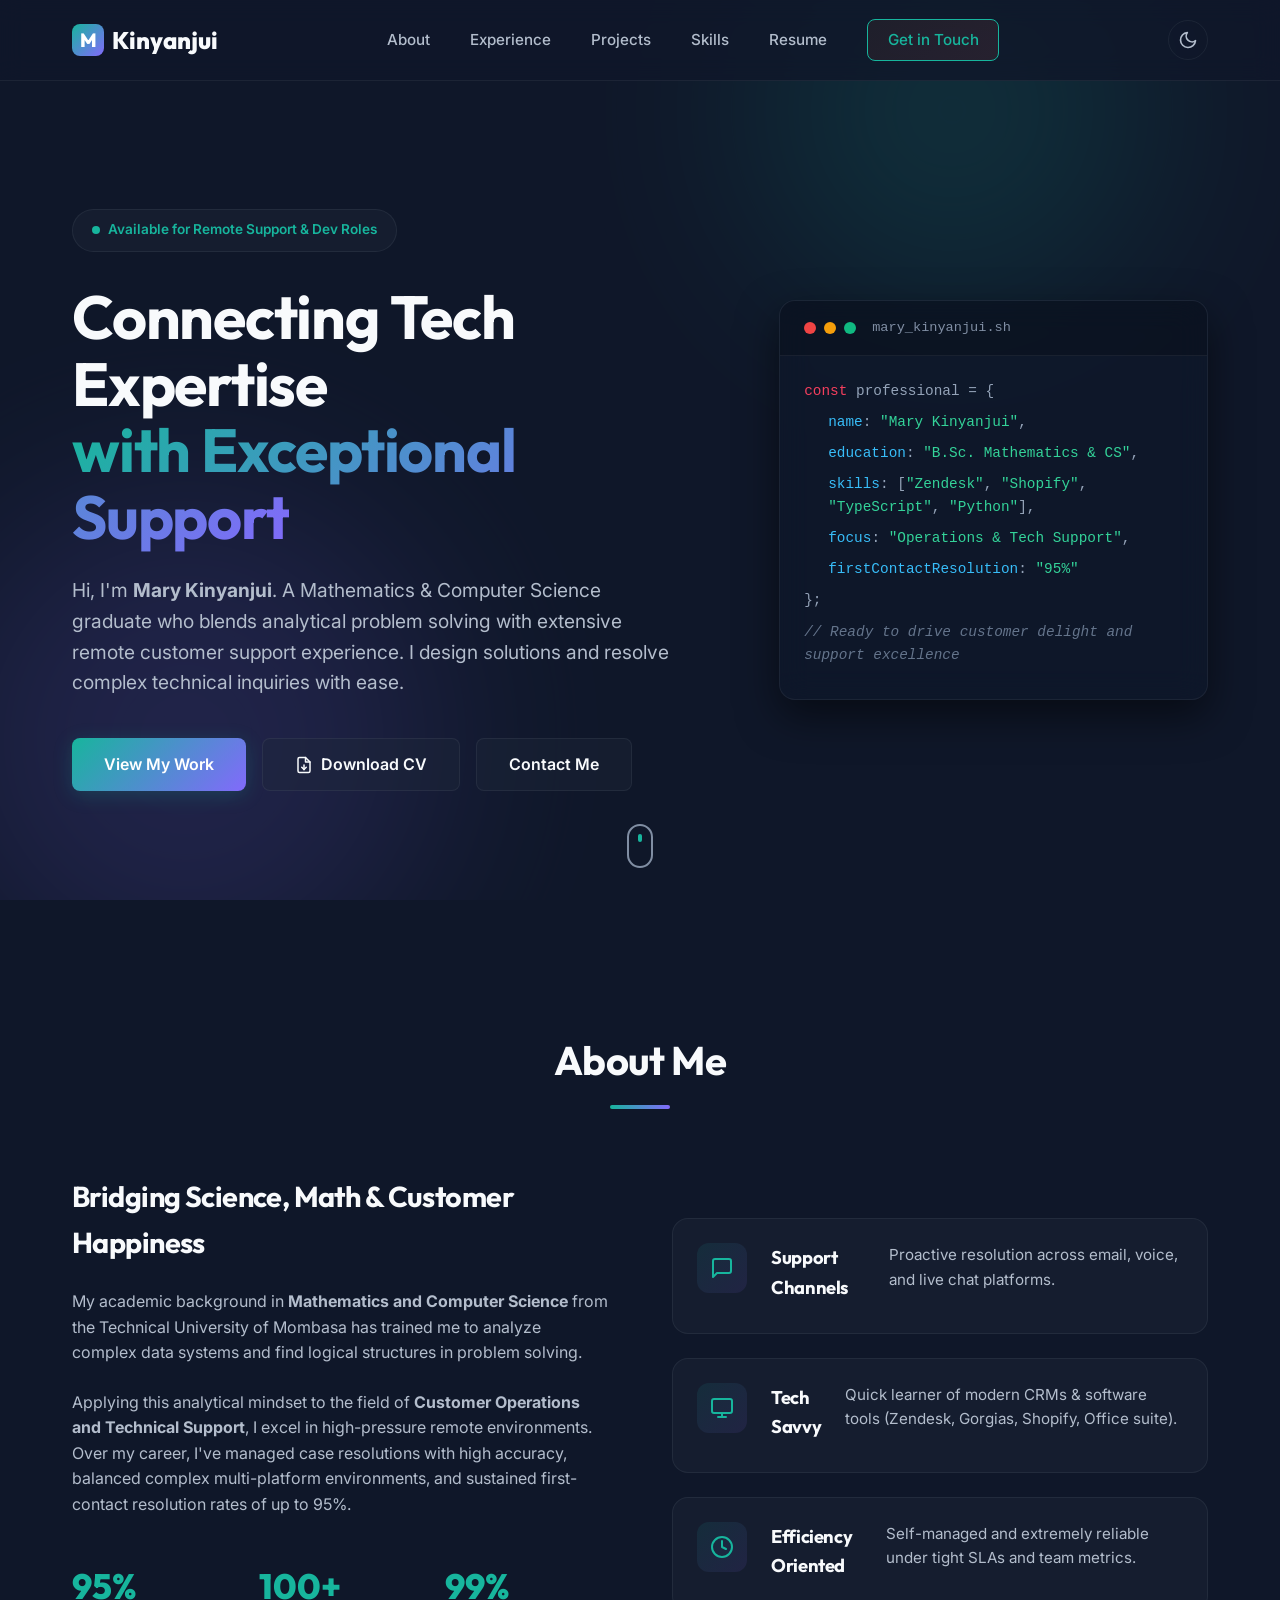
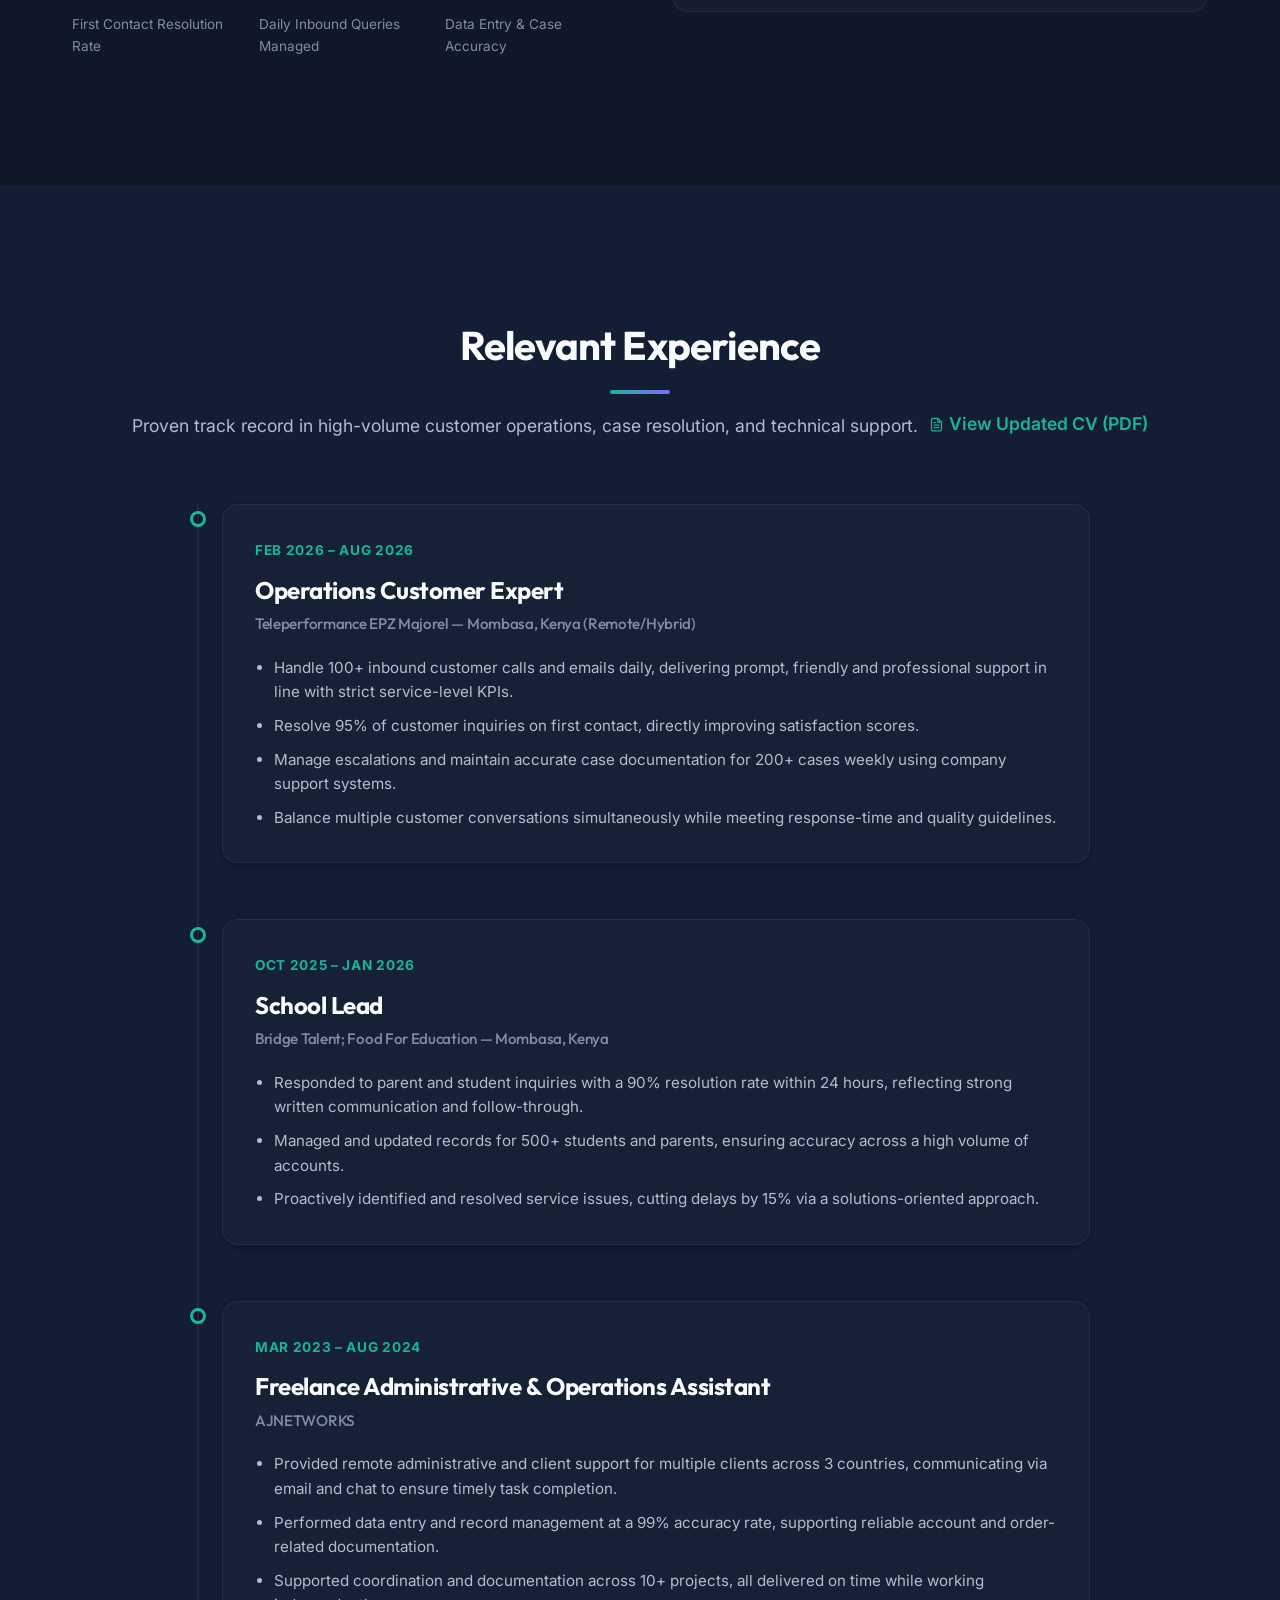
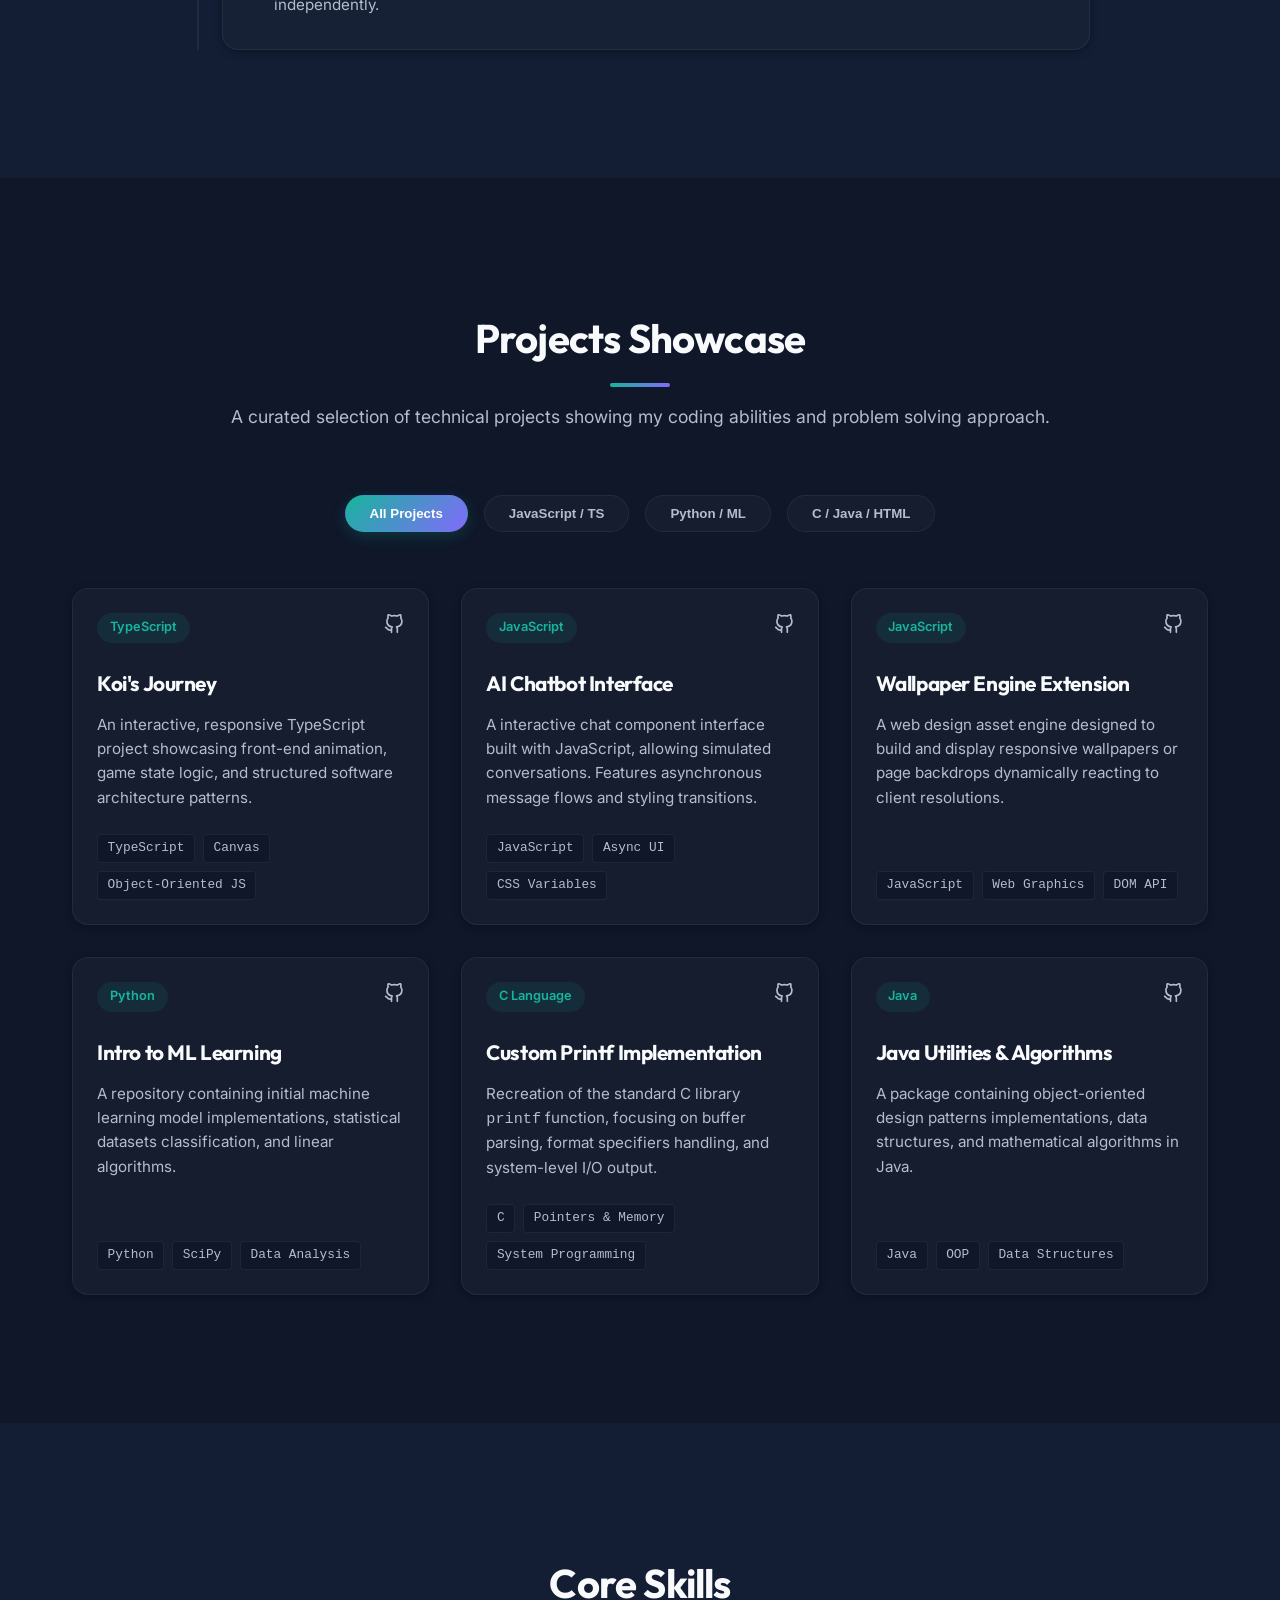
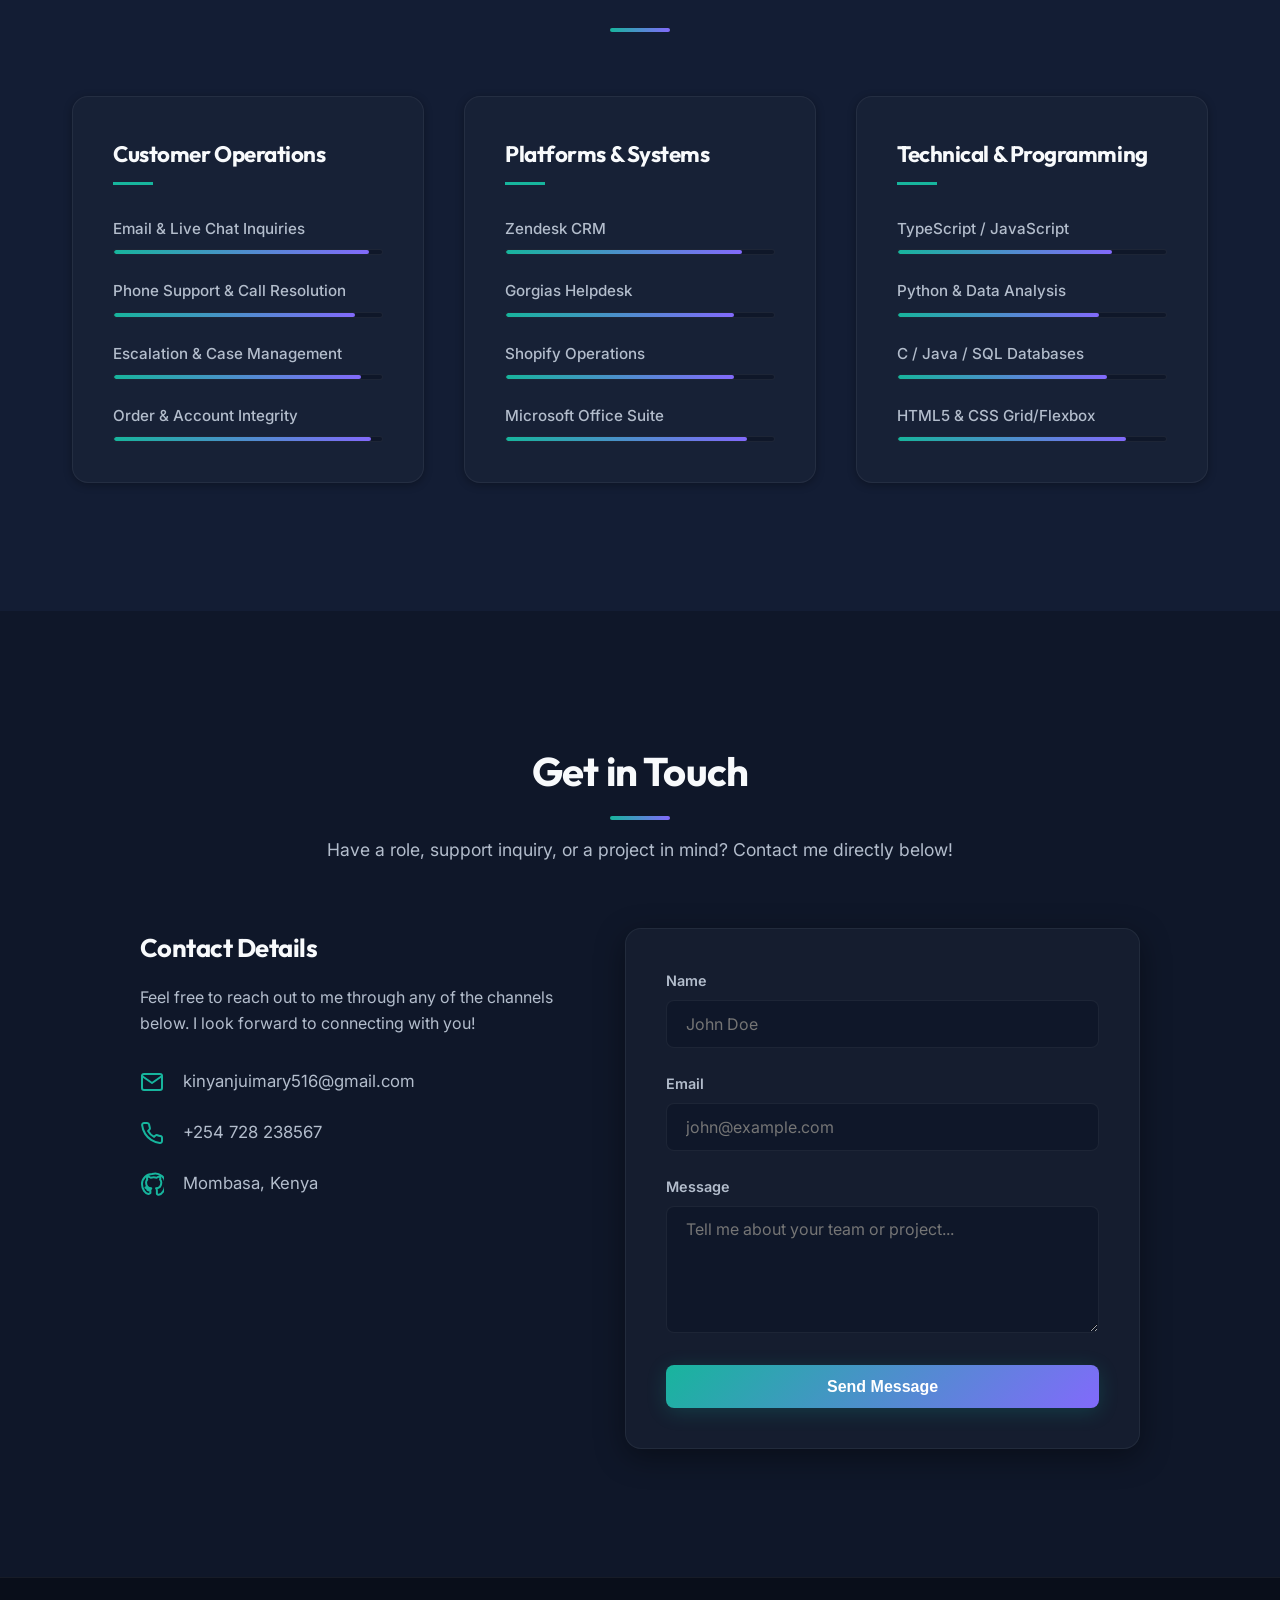
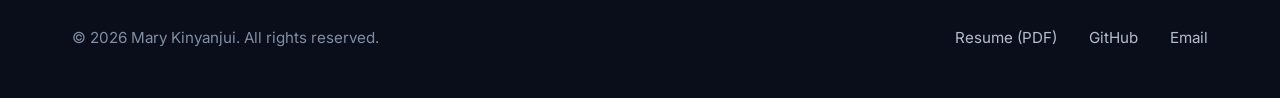
==== commit d0e4b97f: "feat: add resume download links, CV print template, and supporting styles" ====
--- a/index.html
+++ b/index.html
@@ -26,6 +26,7 @@
         <a href="#experience" class="nav-link">Experience</a>
         <a href="#projects" class="nav-link">Projects</a>
         <a href="#skills" class="nav-link">Skills</a>
+        <a href="Mary Kinyanjui.pdf" target="_blank" class="nav-link">Resume</a>
         <a href="#contact" class="nav-link btn-contact">Get in Touch</a>
       </nav>
       <div class="nav-actions">
@@ -65,6 +66,10 @@
           </p>
           <div class="hero-cta reveal">
             <a href="#projects" class="btn btn-primary">View My Work</a>
+            <a href="Mary Kinyanjui.pdf" target="_blank" class="btn btn-secondary btn-cv-hero">
+              <svg xmlns="http://www.w3.org/2000/svg" width="18" height="18" viewBox="0 0 24 24" fill="none" stroke="currentColor" stroke-width="2" stroke-linecap="round" stroke-linejoin="round"><path d="M14 2H6a2 2 0 0 0-2 2v16a2 2 0 0 0 2 2h12a2 2 0 0 0 2-2V8z"></path><polyline points="14 2 14 8 20 8"></polyline><line x1="12" y1="18" x2="12" y2="12"></line><line x1="9" y1="15" x2="12" y2="18"></line><line x1="15" y1="15" x2="12" y2="18"></line></svg>
+              Download CV
+            </a>
             <a href="#contact" class="btn btn-secondary">Contact Me</a>
           </div>
         </div>
@@ -162,6 +167,13 @@
         <div class="section-header align-center">
           <h2 class="section-title">Relevant Experience</h2>
           <div class="section-underline"></div>
+          <p class="section-description">
+            Proven track record in high-volume customer operations, case resolution, and technical support.
+            <a href="Mary Kinyanjui.pdf" target="_blank" class="cv-link-inline">
+              <svg xmlns="http://www.w3.org/2000/svg" width="15" height="15" viewBox="0 0 24 24" fill="none" stroke="currentColor" stroke-width="2" stroke-linecap="round" stroke-linejoin="round"><path d="M14 2H6a2 2 0 0 0-2 2v16a2 2 0 0 0 2 2h12a2 2 0 0 0 2-2V8z"></path><polyline points="14 2 14 8 20 8"></polyline><line x1="16" y1="13" x2="8" y2="13"></line><line x1="16" y1="17" x2="8" y2="17"></line><polyline points="10 9 9 9 8 9"></polyline></svg>
+              View Updated CV (PDF)
+            </a>
+          </p>
         </div>
         
         <div class="timeline">
@@ -169,7 +181,7 @@
           <div class="timeline-item">
             <div class="timeline-marker"></div>
             <div class="timeline-content">
-              <span class="timeline-date">Feb 2026 – Present</span>
+              <span class="timeline-date">Feb 2026 – Aug 2026</span>
               <h3 class="timeline-role">Operations Customer Expert</h3>
               <h4 class="timeline-company">Teleperformance EPZ Majorel — Mombasa, Kenya (Remote/Hybrid)</h4>
               <ul class="timeline-details">
@@ -485,6 +497,7 @@
     <div class="container footer-content">
       <p>&copy; 2026 Mary Kinyanjui. All rights reserved.</p>
       <div class="footer-socials">
+        <a href="Mary Kinyanjui.pdf" target="_blank" rel="noopener noreferrer" aria-label="Download CV">Resume (PDF)</a>
         <a href="https://github.com/M6A2R5Y" target="_blank" rel="noopener noreferrer" aria-label="GitHub profile">GitHub</a>
         <a href="mailto:kinyanjuimary516@gmail.com">Email</a>
       </div>
--- a/styles.css
+++ b/styles.css
@@ -420,6 +420,34 @@
   border-color: var(--text-muted);
 }
 
+.btn-cv-hero {
+  gap: 0.5rem;
+}
+
+.btn-cv-hero svg {
+  transition: var(--transition);
+}
+
+.btn-cv-hero:hover svg {
+  transform: translateY(2px);
+}
+
+.cv-link-inline {
+  display: inline-flex;
+  align-items: center;
+  gap: 0.35rem;
+  color: var(--accent-primary);
+  font-weight: 600;
+  margin-left: 0.4rem;
+  text-decoration: none;
+  transition: var(--transition);
+}
+
+.cv-link-inline:hover {
+  text-decoration: underline;
+  color: var(--accent-primary-hover);
+}
+
 .btn-block {
   width: 100%;
 }
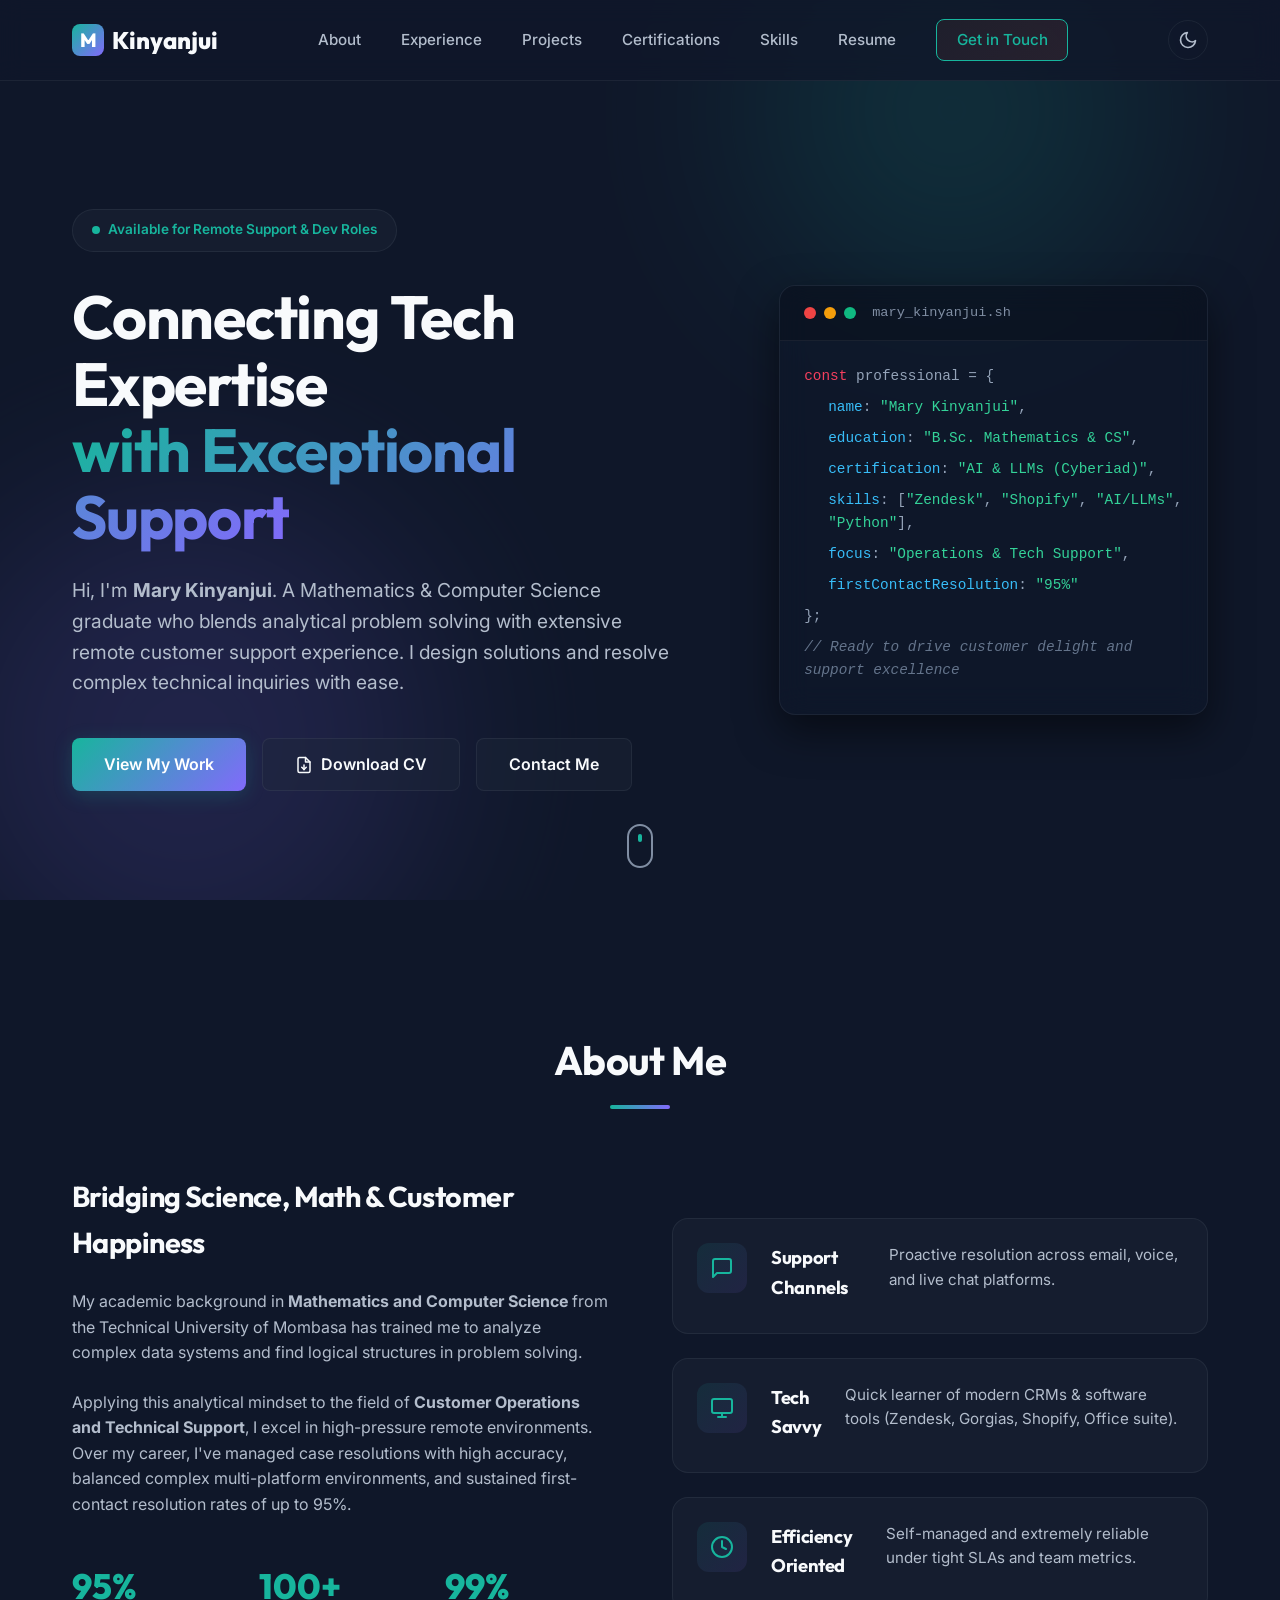
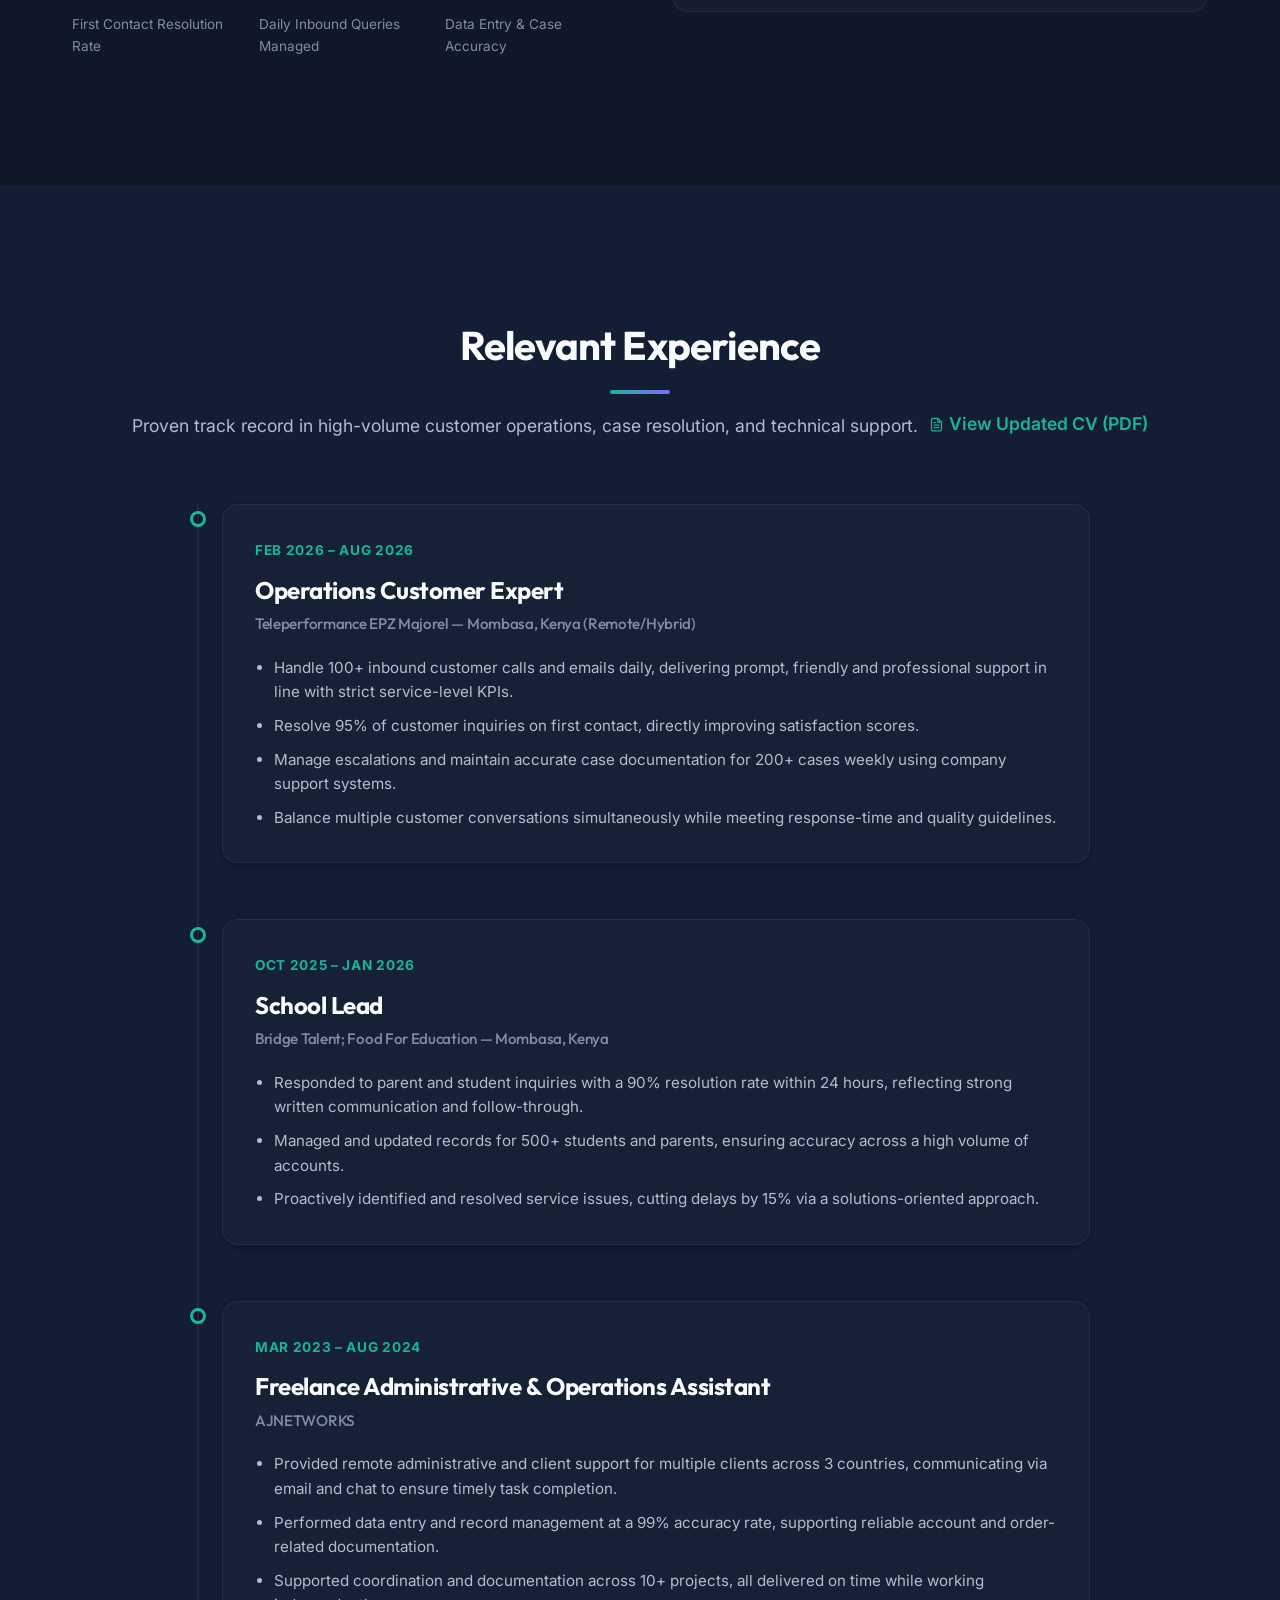
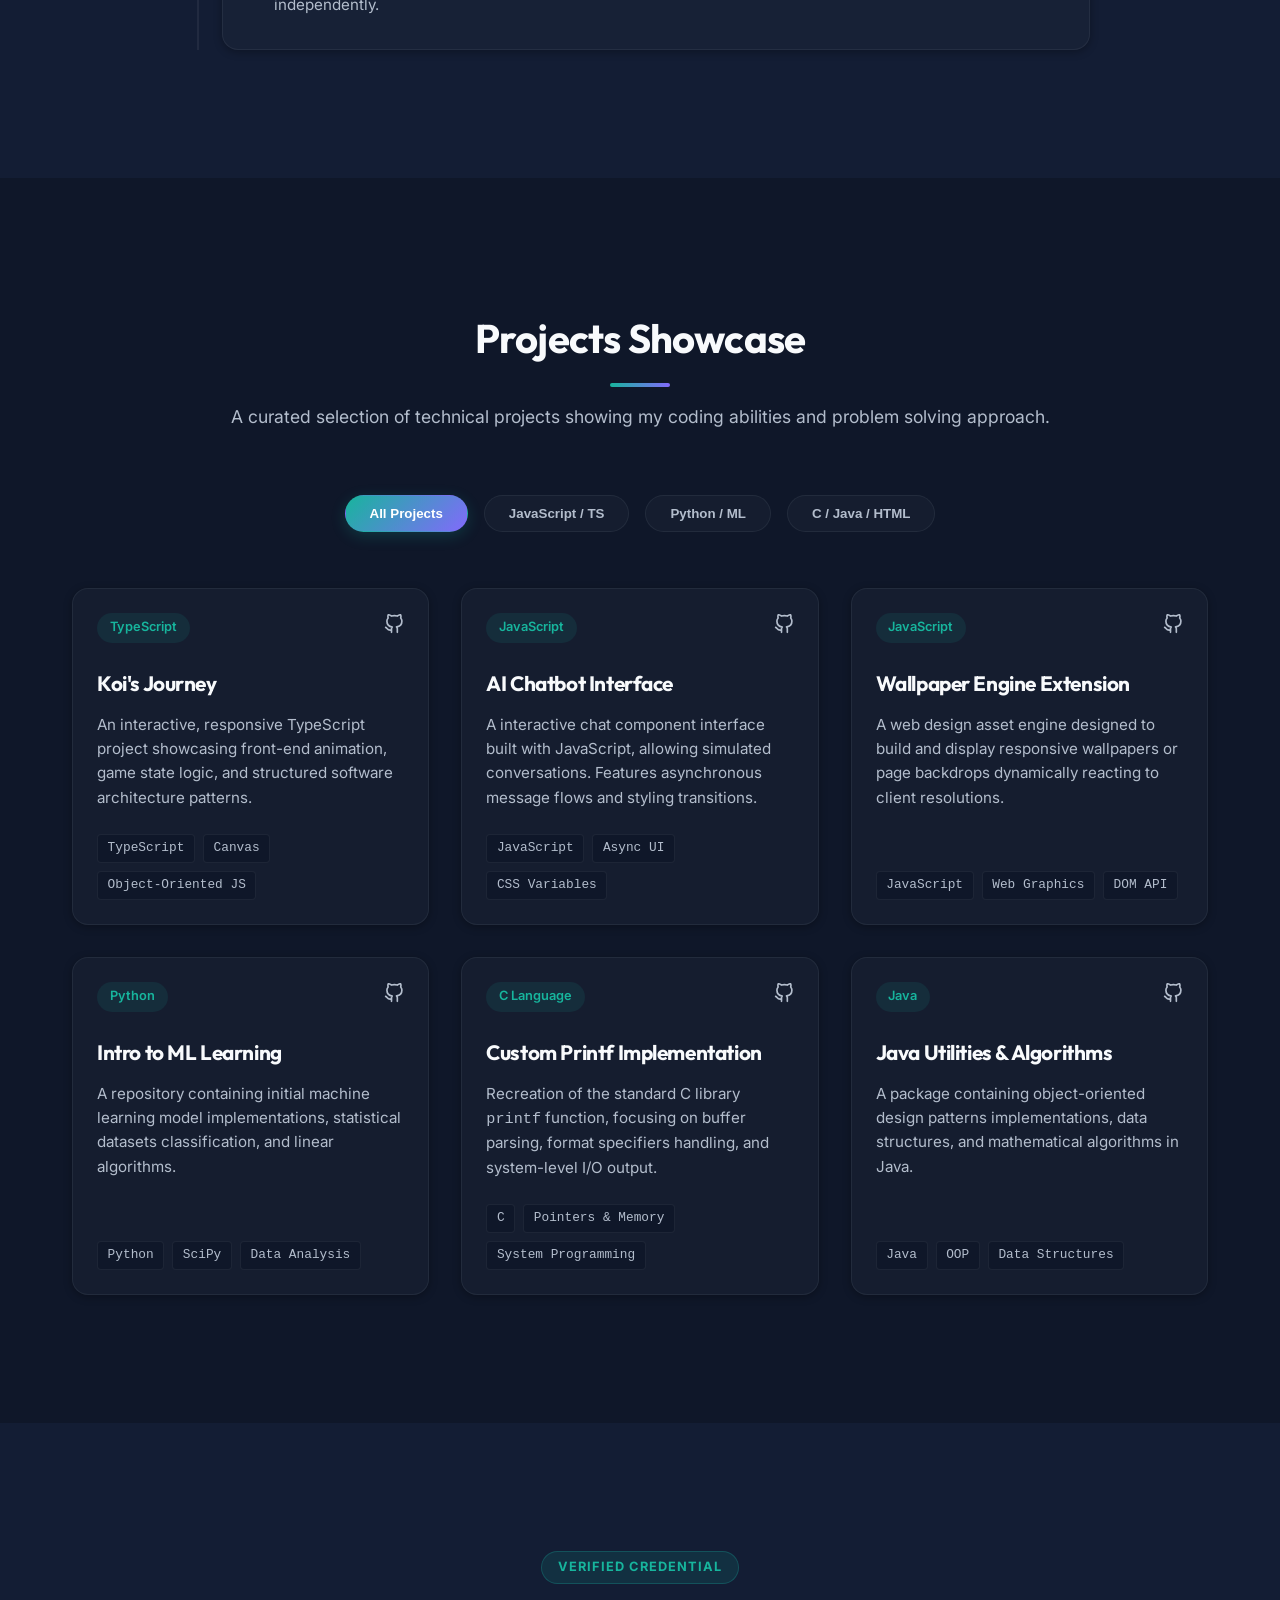
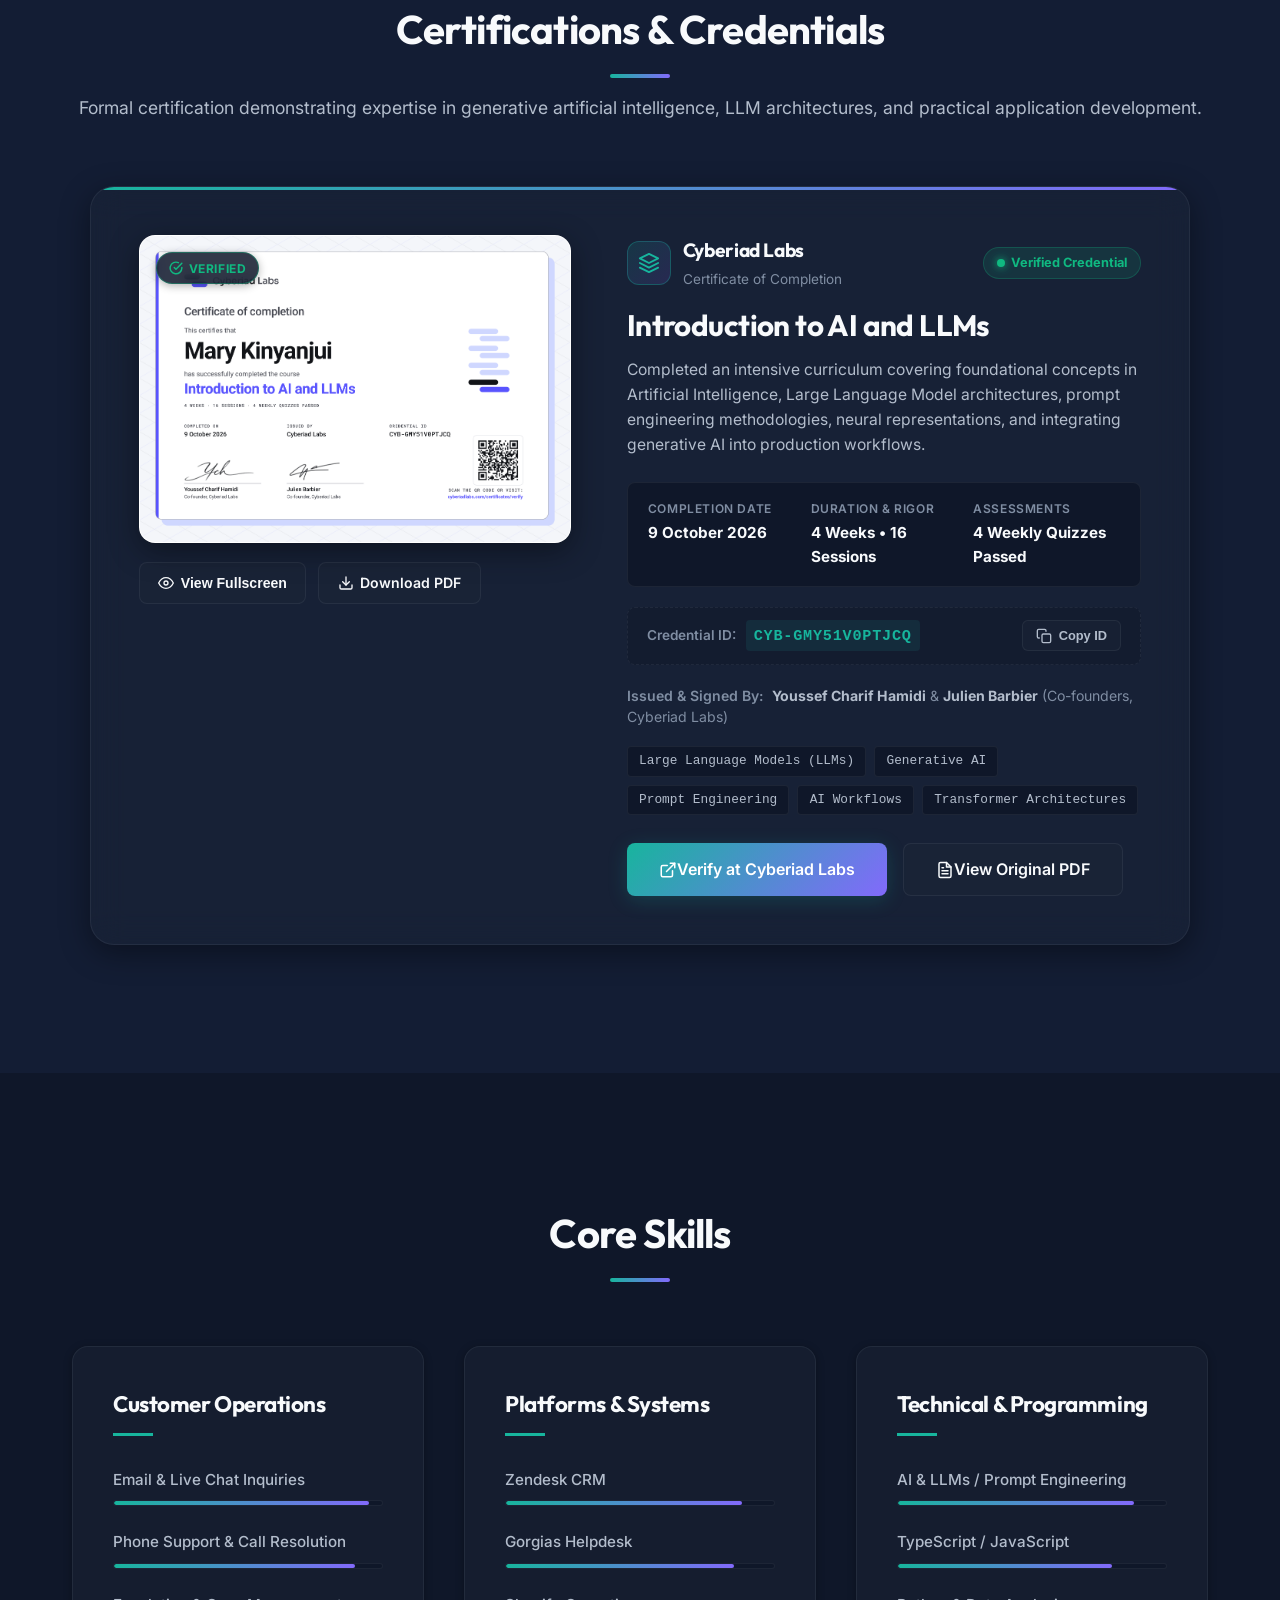
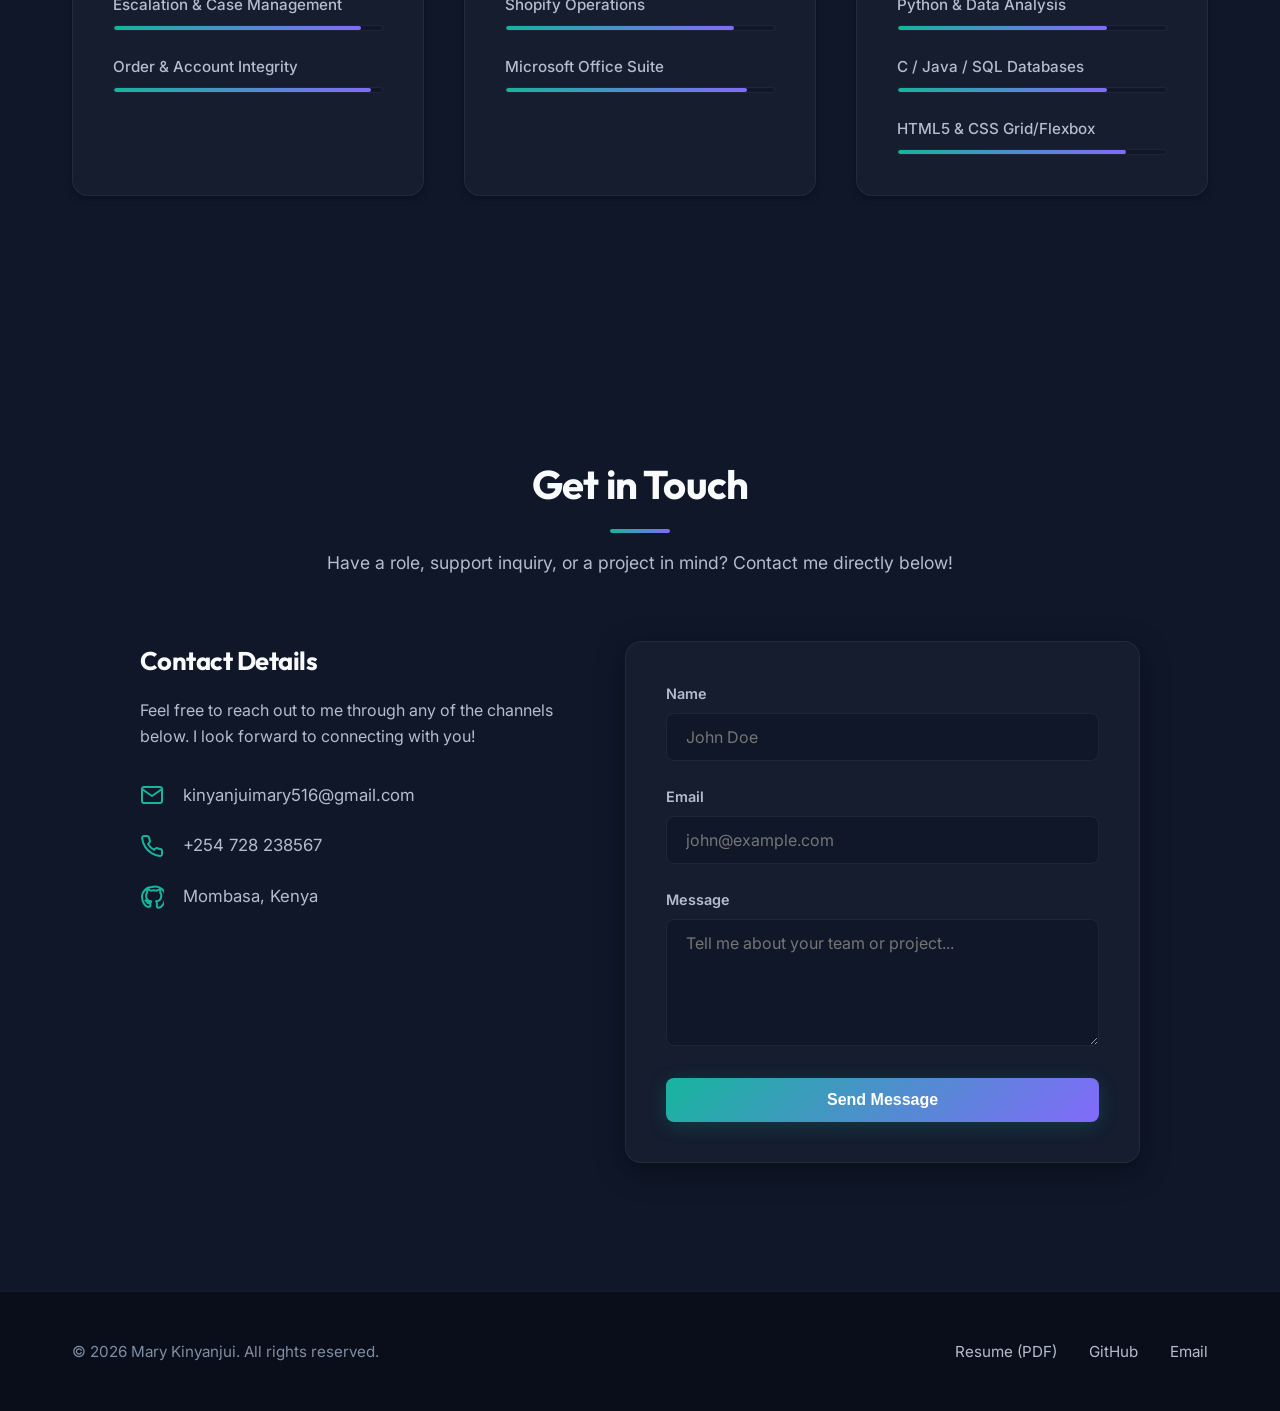
==== commit 74f6afc9: "feat: add Cyberiad AI/LLM certification section with interactive modal preview and badge assets" ====
--- a/index.html
+++ b/index.html
@@ -25,6 +25,7 @@
         <a href="#about" class="nav-link">About</a>
         <a href="#experience" class="nav-link">Experience</a>
         <a href="#projects" class="nav-link">Projects</a>
+        <a href="#certifications" class="nav-link">Certifications</a>
         <a href="#skills" class="nav-link">Skills</a>
         <a href="Mary Kinyanjui.pdf" target="_blank" class="nav-link">Resume</a>
         <a href="#contact" class="nav-link btn-contact">Get in Touch</a>
@@ -85,7 +86,8 @@
               <p class="code-line"><span class="code-keyword">const</span> professional = {</p>
               <p class="code-line indent"><span class="code-prop">name</span>: <span class="code-val">"Mary Kinyanjui"</span>,</p>
               <p class="code-line indent"><span class="code-prop">education</span>: <span class="code-val">"B.Sc. Mathematics & CS"</span>,</p>
-              <p class="code-line indent"><span class="code-prop">skills</span>: [<span class="code-val">"Zendesk"</span>, <span class="code-val">"Shopify"</span>, <span class="code-val">"TypeScript"</span>, <span class="code-val">"Python"</span>],</p>
+              <p class="code-line indent"><span class="code-prop">certification</span>: <span class="code-val">"AI & LLMs (Cyberiad)"</span>,</p>
+              <p class="code-line indent"><span class="code-prop">skills</span>: [<span class="code-val">"Zendesk"</span>, <span class="code-val">"Shopify"</span>, <span class="code-val">"AI/LLMs"</span>, <span class="code-val">"Python"</span>],</p>
               <p class="code-line indent"><span class="code-prop">focus</span>: <span class="code-val">"Operations & Tech Support"</span>,</p>
               <p class="code-line indent"><span class="code-prop">firstContactResolution</span>: <span class="code-val">"95%"</span></p>
               <p class="code-line">};</p>
@@ -360,8 +362,126 @@
       </div>
     </section>
 
+    <!-- Certifications Section -->
+    <section id="certifications" class="certifications-section section-padding bg-alt">
+      <div class="container">
+        <div class="section-header align-center">
+          <div class="badge-tag reveal">Verified Credential</div>
+          <h2 class="section-title">Certifications & Credentials</h2>
+          <div class="section-underline"></div>
+          <p class="section-description">Formal certification demonstrating expertise in generative artificial intelligence, LLM architectures, and practical application development.</p>
+        </div>
+
+        <div class="cert-grid">
+          <!-- Featured Certificate Card -->
+          <div class="cert-card-featured reveal">
+            <div class="cert-preview-col">
+              <div class="cert-image-wrapper" id="cert-preview-trigger" role="button" tabindex="0" aria-label="Open certificate preview in fullscreen">
+                <img src="cyberiad-ai-llm-certificate.png" alt="Cyberiad Labs Certificate of Completion - Introduction to AI and LLMs for Mary Kinyanjui" class="cert-img" loading="lazy">
+                <div class="cert-image-overlay">
+                  <div class="cert-zoom-btn">
+                    <svg xmlns="http://www.w3.org/2000/svg" width="22" height="22" viewBox="0 0 24 24" fill="none" stroke="currentColor" stroke-width="2" stroke-linecap="round" stroke-linejoin="round"><circle cx="11" cy="11" r="8"></circle><line x1="21" y1="21" x2="16.65" y2="16.65"></line><line x1="11" y1="8" x2="11" y2="14"></line><line x1="8" y1="11" x2="14" y2="11"></line></svg>
+                    <span>Click to Expand</span>
+                  </div>
+                </div>
+                <div class="cert-badge-floating">
+                  <svg xmlns="http://www.w3.org/2000/svg" width="14" height="14" viewBox="0 0 24 24" fill="none" stroke="currentColor" stroke-width="2.5" stroke-linecap="round" stroke-linejoin="round"><path d="M22 11.08V12a10 10 0 1 1-5.93-9.14"></path><polyline points="22 4 12 14.01 9 11.01"></polyline></svg>
+                  Verified
+                </div>
+              </div>
+              <div class="cert-preview-actions">
+                <button type="button" class="btn btn-secondary btn-sm" id="btn-quick-preview">
+                  <svg xmlns="http://www.w3.org/2000/svg" width="16" height="16" viewBox="0 0 24 24" fill="none" stroke="currentColor" stroke-width="2" stroke-linecap="round" stroke-linejoin="round"><path d="M1 12s4-8 11-8 11 8 11 8-4 8-11 8-11-8-11-8z"></path><circle cx="12" cy="12" r="3"></circle></svg>
+                  View Fullscreen
+                </button>
+                <a href="cyberiad-ai-llm-certificate.pdf" target="_blank" class="btn btn-secondary btn-sm">
+                  <svg xmlns="http://www.w3.org/2000/svg" width="16" height="16" viewBox="0 0 24 24" fill="none" stroke="currentColor" stroke-width="2" stroke-linecap="round" stroke-linejoin="round"><path d="M21 15v4a2 2 0 0 1-2 2H5a2 2 0 0 1-2-2v-4"></path><polyline points="7 10 12 15 17 10"></polyline><line x1="12" y1="15" x2="12" y2="3"></line></svg>
+                  Download PDF
+                </a>
+              </div>
+            </div>
+
+            <div class="cert-info-col">
+              <div class="cert-issuer-header">
+                <div class="cert-org">
+                  <div class="cert-org-icon">
+                    <svg xmlns="http://www.w3.org/2000/svg" width="22" height="22" viewBox="0 0 24 24" fill="none" stroke="currentColor" stroke-width="2" stroke-linecap="round" stroke-linejoin="round"><polygon points="12 2 2 7 12 12 22 7 12 2"></polygon><polyline points="2 17 12 22 22 17"></polyline><polyline points="2 12 12 17 22 12"></polyline></svg>
+                  </div>
+                  <div>
+                    <h3 class="cert-org-name">Cyberiad Labs</h3>
+                    <span class="cert-program-meta">Certificate of Completion</span>
+                  </div>
+                </div>
+                <div class="cert-status-badge">
+                  <span class="status-indicator"></span> Verified Credential
+                </div>
+              </div>
+
+              <h3 class="cert-title">Introduction to AI and LLMs</h3>
+
+              <p class="cert-description">
+                Completed an intensive curriculum covering foundational concepts in Artificial Intelligence, Large Language Model architectures, prompt engineering methodologies, neural representations, and integrating generative AI into production workflows.
+              </p>
+
+              <div class="cert-meta-box">
+                <div class="cert-meta-item">
+                  <span class="meta-label">Completion Date</span>
+                  <span class="meta-value">9 October 2026</span>
+                </div>
+                <div class="cert-meta-item">
+                  <span class="meta-label">Duration & Rigor</span>
+                  <span class="meta-value">4 Weeks &bull; 16 Sessions</span>
+                </div>
+                <div class="cert-meta-item">
+                  <span class="meta-label">Assessments</span>
+                  <span class="meta-value">4 Weekly Quizzes Passed</span>
+                </div>
+              </div>
+
+              <!-- Credential ID Box with Copy Button -->
+              <div class="cert-credential-box">
+                <div class="credential-info">
+                  <span class="credential-label">Credential ID:</span>
+                  <code class="credential-id" id="credential-id-val">CYB-GMY51V0PTJCQ</code>
+                </div>
+                <button type="button" class="btn-copy-id" id="copy-credential-btn" aria-label="Copy Credential ID">
+                  <svg class="copy-icon-default" xmlns="http://www.w3.org/2000/svg" width="16" height="16" viewBox="0 0 24 24" fill="none" stroke="currentColor" stroke-width="2" stroke-linecap="round" stroke-linejoin="round"><rect x="9" y="9" width="13" height="13" rx="2" ry="2"></rect><path d="M5 15H4a2 2 0 0 1-2-2V4a2 2 0 0 1 2-2h9a2 2 0 0 1 2 2v1"></path></svg>
+                  <svg class="copy-icon-success" xmlns="http://www.w3.org/2000/svg" width="16" height="16" viewBox="0 0 24 24" fill="none" stroke="currentColor" stroke-width="2" stroke-linecap="round" stroke-linejoin="round" style="display:none;"><polyline points="20 6 9 17 4 12"></polyline></svg>
+                  <span class="copy-text">Copy ID</span>
+                </button>
+              </div>
+
+              <div class="cert-signers">
+                <span class="signers-label">Issued & Signed By:</span>
+                <span class="signers-names"><strong>Youssef Charif Hamidi</strong> & <strong>Julien Barbier</strong> (Co-founders, Cyberiad Labs)</span>
+              </div>
+
+              <div class="cert-topics">
+                <span class="cert-topic-tag">Large Language Models (LLMs)</span>
+                <span class="cert-topic-tag">Generative AI</span>
+                <span class="cert-topic-tag">Prompt Engineering</span>
+                <span class="cert-topic-tag">AI Workflows</span>
+                <span class="cert-topic-tag">Transformer Architectures</span>
+              </div>
+
+              <div class="cert-cta-row">
+                <a href="https://cyberiadlabs.com/certificates/verify" target="_blank" rel="noopener noreferrer" class="btn btn-primary">
+                  <svg xmlns="http://www.w3.org/2000/svg" width="18" height="18" viewBox="0 0 24 24" fill="none" stroke="currentColor" stroke-width="2" stroke-linecap="round" stroke-linejoin="round"><path d="M18 13v6a2 2 0 0 1-2 2H5a2 2 0 0 1-2-2V8a2 2 0 0 1 2-2h6"></path><polyline points="15 3 21 3 21 9"></polyline><line x1="10" y1="14" x2="21" y2="3"></line></svg>
+                  Verify at Cyberiad Labs
+                </a>
+                <a href="cyberiad-ai-llm-certificate.pdf" target="_blank" class="btn btn-secondary">
+                  <svg xmlns="http://www.w3.org/2000/svg" width="18" height="18" viewBox="0 0 24 24" fill="none" stroke="currentColor" stroke-width="2" stroke-linecap="round" stroke-linejoin="round"><path d="M14 2H6a2 2 0 0 0-2 2v16a2 2 0 0 0 2 2h12a2 2 0 0 0 2-2V8z"></path><polyline points="14 2 14 8 20 8"></polyline><line x1="16" y1="13" x2="8" y2="13"></line><line x1="16" y1="17" x2="8" y2="17"></line><polyline points="10 9 9 9 8 9"></polyline></svg>
+                  View Original PDF
+                </a>
+              </div>
+            </div>
+          </div>
+        </div>
+      </div>
+    </section>
+
     <!-- Skills Section -->
-    <section id="skills" class="skills-section section-padding bg-alt">
+    <section id="skills" class="skills-section section-padding">
       <div class="container">
         <div class="section-header align-center">
           <h2 class="section-title">Core Skills</h2>
@@ -420,12 +540,16 @@
             <h3>Technical & Programming</h3>
             <ul class="skills-list">
               <li>
+                <span class="skill-name">AI & LLMs / Prompt Engineering</span>
+                <div class="skill-bar"><div class="skill-progress" style="width: 88%;"></div></div>
+              </li>
+              <li>
                 <span class="skill-name">TypeScript / JavaScript</span>
                 <div class="skill-bar"><div class="skill-progress" style="width: 80%;"></div></div>
               </li>
               <li>
                 <span class="skill-name">Python & Data Analysis</span>
-                <div class="skill-bar"><div class="skill-progress" style="width: 75%;"></div></div>
+                <div class="skill-bar"><div class="skill-progress" style="width: 78%;"></div></div>
               </li>
               <li>
                 <span class="skill-name">C / Java / SQL Databases</span>
@@ -491,6 +615,45 @@
         </div>
       </div>
     </section>
+
+    <!-- Certificate Lightbox Modal -->
+    <div id="cert-modal" class="cert-modal" aria-hidden="true" role="dialog" aria-labelledby="modal-cert-title">
+      <div class="cert-modal-backdrop" id="cert-modal-backdrop"></div>
+      <div class="cert-modal-dialog">
+        <div class="cert-modal-header">
+          <div class="cert-modal-title-wrap">
+            <span class="cert-modal-org">Cyberiad Labs &bull; Certificate of Completion</span>
+            <h3 id="modal-cert-title" class="cert-modal-title">Introduction to AI and LLMs</h3>
+            <p class="modal-cert-subtitle">Mary Kinyanjui &bull; Credential ID: <code>CYB-GMY51V0PTJCQ</code> &bull; Issued: 9 Oct 2026</p>
+          </div>
+          <button type="button" class="cert-modal-close" id="cert-modal-close" aria-label="Close certificate modal">
+            <svg xmlns="http://www.w3.org/2000/svg" width="22" height="22" viewBox="0 0 24 24" fill="none" stroke="currentColor" stroke-width="2" stroke-linecap="round" stroke-linejoin="round"><line x1="18" y1="6" x2="6" y2="18"></line><line x1="6" y1="6" x2="18" y2="18"></line></svg>
+          </button>
+        </div>
+        <div class="cert-modal-body">
+          <img src="cyberiad-ai-llm-certificate.png" alt="Cyberiad Labs Certificate of Completion - Introduction to AI and LLMs for Mary Kinyanjui" class="cert-modal-img">
+        </div>
+        <div class="cert-modal-footer">
+          <div class="modal-footer-left">
+            <span class="modal-verify-status">
+              <svg xmlns="http://www.w3.org/2000/svg" width="16" height="16" viewBox="0 0 24 24" fill="none" stroke="currentColor" stroke-width="2.5" stroke-linecap="round" stroke-linejoin="round"><path d="M22 11.08V12a10 10 0 1 1-5.93-9.14"></path><polyline points="22 4 12 14.01 9 11.01"></polyline></svg>
+              Cryptographically verified by Cyberiad Labs
+            </span>
+          </div>
+          <div class="modal-footer-actions">
+            <a href="https://cyberiadlabs.com/certificates/verify" target="_blank" rel="noopener noreferrer" class="btn btn-primary btn-sm">
+              <svg xmlns="http://www.w3.org/2000/svg" width="15" height="15" viewBox="0 0 24 24" fill="none" stroke="currentColor" stroke-width="2" stroke-linecap="round" stroke-linejoin="round"><path d="M18 13v6a2 2 0 0 1-2 2H5a2 2 0 0 1-2-2V8a2 2 0 0 1 2-2h6"></path><polyline points="15 3 21 3 21 9"></polyline><line x1="10" y1="14" x2="21" y2="3"></line></svg>
+              Verify Online
+            </a>
+            <a href="cyberiad-ai-llm-certificate.pdf" target="_blank" class="btn btn-secondary btn-sm">
+              <svg xmlns="http://www.w3.org/2000/svg" width="15" height="15" viewBox="0 0 24 24" fill="none" stroke="currentColor" stroke-width="2" stroke-linecap="round" stroke-linejoin="round"><path d="M21 15v4a2 2 0 0 1-2 2H5a2 2 0 0 1-2-2v-4"></path><polyline points="7 10 12 15 17 10"></polyline><line x1="12" y1="15" x2="12" y2="3"></line></svg>
+              PDF Document
+            </a>
+            <button type="button" class="btn btn-outline-sm" id="cert-modal-close-btn">Close</button>
+          </div>
+        </div>
+      </div>
+    </div>
   </main>
 
   <footer class="footer">
--- a/styles.css
+++ b/styles.css
@@ -1063,6 +1063,581 @@
   transform: translateY(0);
 }
 
+/* Badge Tag */
+.badge-tag {
+  display: inline-block;
+  font-size: 0.8rem;
+  font-weight: 700;
+  text-transform: uppercase;
+  letter-spacing: 0.08em;
+  color: var(--accent-primary);
+  background: rgba(20, 184, 166, 0.12);
+  border: 1px solid rgba(20, 184, 166, 0.25);
+  padding: 0.35rem 1rem;
+  border-radius: 50px;
+  margin-bottom: 0.8rem;
+}
+
+/* Button Variants */
+.btn-sm {
+  padding: 0.55rem 1.15rem;
+  font-size: 0.88rem;
+  display: inline-flex;
+  align-items: center;
+  gap: 0.4rem;
+}
+
+.btn-outline-sm {
+  display: inline-flex;
+  align-items: center;
+  gap: 0.4rem;
+  background-color: var(--card-bg);
+  border: 1px solid var(--card-border);
+  color: var(--text-secondary);
+  padding: 0.5rem 1rem;
+  border-radius: var(--radius-sm);
+  font-size: 0.85rem;
+  font-weight: 600;
+  cursor: pointer;
+  transition: var(--transition);
+  text-decoration: none;
+}
+
+.btn-outline-sm:hover {
+  background-color: var(--bg-alt);
+  border-color: var(--accent-primary);
+  color: var(--text-primary);
+  transform: translateY(-2px);
+}
+
+/* Certifications Section */
+.certifications-section {
+  position: relative;
+}
+
+.cert-grid {
+  max-width: 1100px;
+  margin: 0 auto;
+}
+
+.cert-card-featured {
+  display: grid;
+  grid-template-columns: 1.05fr 1.25fr;
+  gap: 3.5rem;
+  background: var(--card-bg);
+  border: 1px solid var(--card-border);
+  border-radius: var(--radius-lg);
+  padding: 3rem;
+  box-shadow: var(--shadow-md);
+  backdrop-filter: blur(16px);
+  -webkit-backdrop-filter: blur(16px);
+  transition: var(--transition);
+  position: relative;
+  overflow: hidden;
+}
+
+.cert-card-featured::before {
+  content: '';
+  position: absolute;
+  top: 0;
+  left: 0;
+  right: 0;
+  height: 3px;
+  background: linear-gradient(90deg, var(--accent-primary), var(--accent-secondary));
+}
+
+.cert-card-featured:hover {
+  border-color: rgba(20, 184, 166, 0.35);
+  box-shadow: 0 20px 40px rgba(0, 0, 0, 0.35);
+}
+
+/* Certificate Preview Column */
+.cert-preview-col {
+  display: flex;
+  flex-direction: column;
+  gap: 1.2rem;
+}
+
+.cert-image-wrapper {
+  position: relative;
+  border-radius: var(--radius-md);
+  overflow: hidden;
+  border: 1px solid var(--card-border);
+  box-shadow: var(--shadow-md);
+  cursor: pointer;
+  background: #ffffff;
+  aspect-ratio: 4 / 2.85;
+  display: flex;
+  align-items: center;
+  justify-content: center;
+}
+
+.cert-img {
+  width: 100%;
+  height: 100%;
+  object-fit: cover;
+  display: block;
+  transition: transform 0.4s cubic-bezier(0.4, 0, 0.2, 1);
+}
+
+.cert-image-wrapper:hover .cert-img {
+  transform: scale(1.03);
+}
+
+.cert-image-overlay {
+  position: absolute;
+  inset: 0;
+  background: rgba(15, 23, 42, 0.55);
+  backdrop-filter: blur(2px);
+  -webkit-backdrop-filter: blur(2px);
+  display: flex;
+  align-items: center;
+  justify-content: center;
+  opacity: 0;
+  transition: opacity 0.3s ease;
+}
+
+.cert-image-wrapper:hover .cert-image-overlay {
+  opacity: 1;
+}
+
+.cert-zoom-btn {
+  display: flex;
+  align-items: center;
+  gap: 0.5rem;
+  background: rgba(255, 255, 255, 0.92);
+  color: #0f172a;
+  padding: 0.6rem 1.2rem;
+  border-radius: 50px;
+  font-weight: 700;
+  font-size: 0.9rem;
+  box-shadow: 0 4px 15px rgba(0, 0, 0, 0.3);
+  transform: translateY(10px);
+  transition: transform 0.3s ease;
+}
+
+.cert-image-wrapper:hover .cert-zoom-btn {
+  transform: translateY(0);
+}
+
+.cert-badge-floating {
+  position: absolute;
+  top: 1rem;
+  left: 1rem;
+  display: flex;
+  align-items: center;
+  gap: 0.35rem;
+  background: rgba(15, 23, 42, 0.85);
+  backdrop-filter: blur(8px);
+  -webkit-backdrop-filter: blur(8px);
+  border: 1px solid rgba(16, 185, 129, 0.4);
+  color: #10b981;
+  font-size: 0.75rem;
+  font-weight: 700;
+  text-transform: uppercase;
+  letter-spacing: 0.05em;
+  padding: 0.35rem 0.75rem;
+  border-radius: 50px;
+  box-shadow: 0 2px 8px rgba(0, 0, 0, 0.3);
+  z-index: 2;
+}
+
+.cert-preview-actions {
+  display: flex;
+  gap: 0.75rem;
+  flex-wrap: wrap;
+}
+
+/* Certificate Info Column */
+.cert-info-col {
+  display: flex;
+  flex-direction: column;
+}
+
+.cert-issuer-header {
+  display: flex;
+  justify-content: space-between;
+  align-items: center;
+  margin-bottom: 1rem;
+  flex-wrap: wrap;
+  gap: 0.75rem;
+}
+
+.cert-org {
+  display: flex;
+  align-items: center;
+  gap: 0.75rem;
+}
+
+.cert-org-icon {
+  width: 44px;
+  height: 44px;
+  border-radius: 12px;
+  background: linear-gradient(135deg, rgba(20, 184, 166, 0.15), rgba(139, 92, 246, 0.15));
+  border: 1px solid rgba(20, 184, 166, 0.3);
+  color: var(--accent-primary);
+  display: flex;
+  align-items: center;
+  justify-content: center;
+  flex-shrink: 0;
+}
+
+.cert-org-name {
+  font-size: 1.2rem;
+  font-weight: 700;
+  margin: 0;
+  color: var(--text-primary);
+}
+
+.cert-program-meta {
+  font-size: 0.85rem;
+  color: var(--text-muted);
+}
+
+.cert-status-badge {
+  display: inline-flex;
+  align-items: center;
+  gap: 0.4rem;
+  background: rgba(16, 185, 129, 0.12);
+  border: 1px solid rgba(16, 185, 129, 0.25);
+  color: #10b981;
+  font-size: 0.8rem;
+  font-weight: 700;
+  padding: 0.3rem 0.8rem;
+  border-radius: 50px;
+}
+
+.status-indicator {
+  width: 8px;
+  height: 8px;
+  background-color: #10b981;
+  border-radius: 50%;
+  box-shadow: 0 0 8px #10b981;
+  animation: pulseStatus 2s infinite;
+}
+
+@keyframes pulseStatus {
+  0% { transform: scale(0.95); box-shadow: 0 0 0 0 rgba(16, 185, 129, 0.7); }
+  70% { transform: scale(1); box-shadow: 0 0 0 6px rgba(16, 185, 129, 0); }
+  100% { transform: scale(0.95); box-shadow: 0 0 0 0 rgba(16, 185, 129, 0); }
+}
+
+.cert-title {
+  font-size: 1.85rem;
+  margin-bottom: 0.8rem;
+  color: var(--text-primary);
+  line-height: 1.25;
+}
+
+.cert-description {
+  color: var(--text-secondary);
+  font-size: 0.98rem;
+  line-height: 1.6;
+  margin-bottom: 1.5rem;
+}
+
+/* Meta stats box */
+.cert-meta-box {
+  display: grid;
+  grid-template-columns: repeat(3, 1fr);
+  gap: 1rem;
+  padding: 1rem 1.25rem;
+  background-color: var(--bg-primary);
+  border: 1px solid var(--card-border);
+  border-radius: var(--radius-sm);
+  margin-bottom: 1.25rem;
+}
+
+.cert-meta-item {
+  display: flex;
+  flex-direction: column;
+}
+
+.meta-label {
+  font-size: 0.75rem;
+  text-transform: uppercase;
+  letter-spacing: 0.05em;
+  color: var(--text-muted);
+  font-weight: 600;
+  margin-bottom: 0.2rem;
+}
+
+.meta-value {
+  font-size: 0.95rem;
+  font-weight: 700;
+  color: var(--text-primary);
+}
+
+/* Credential ID box */
+.cert-credential-box {
+  display: flex;
+  align-items: center;
+  justify-content: space-between;
+  padding: 0.8rem 1.2rem;
+  background: rgba(15, 23, 42, 0.4);
+  border: 1px dashed var(--card-border);
+  border-radius: var(--radius-sm);
+  margin-bottom: 1.25rem;
+  gap: 1rem;
+}
+
+[data-theme="light"] .cert-credential-box {
+  background: rgba(241, 245, 249, 0.7);
+}
+
+.credential-info {
+  display: flex;
+  align-items: center;
+  gap: 0.6rem;
+  flex-wrap: wrap;
+}
+
+.credential-label {
+  font-size: 0.85rem;
+  font-weight: 600;
+  color: var(--text-muted);
+}
+
+.credential-id {
+  font-family: monospace;
+  font-size: 0.95rem;
+  font-weight: 700;
+  color: var(--accent-primary);
+  letter-spacing: 0.05em;
+  background: rgba(20, 184, 166, 0.1);
+  padding: 0.2rem 0.5rem;
+  border-radius: 4px;
+}
+
+.btn-copy-id {
+  display: inline-flex;
+  align-items: center;
+  gap: 0.4rem;
+  background: var(--card-bg);
+  border: 1px solid var(--card-border);
+  color: var(--text-secondary);
+  padding: 0.4rem 0.8rem;
+  border-radius: 6px;
+  font-size: 0.8rem;
+  font-weight: 600;
+  cursor: pointer;
+  transition: var(--transition);
+}
+
+.btn-copy-id:hover {
+  background: var(--bg-alt);
+  color: var(--text-primary);
+  border-color: var(--accent-primary);
+}
+
+.btn-copy-id.copied {
+  background: rgba(16, 185, 129, 0.15);
+  border-color: #10b981;
+  color: #10b981;
+}
+
+/* Signers */
+.cert-signers {
+  font-size: 0.88rem;
+  color: var(--text-muted);
+  margin-bottom: 1.2rem;
+  line-height: 1.5;
+}
+
+.signers-label {
+  font-weight: 600;
+  margin-right: 0.3rem;
+}
+
+.signers-names strong {
+  color: var(--text-secondary);
+}
+
+/* Topics / Tags */
+.cert-topics {
+  display: flex;
+  flex-wrap: wrap;
+  gap: 0.5rem;
+  margin-bottom: 1.75rem;
+}
+
+.cert-topic-tag {
+  font-family: monospace;
+  font-size: 0.8rem;
+  background-color: var(--bg-primary);
+  color: var(--text-secondary);
+  padding: 0.25rem 0.7rem;
+  border-radius: 4px;
+  border: 1px solid var(--card-border);
+  transition: var(--transition);
+}
+
+.cert-topic-tag:hover {
+  border-color: var(--accent-primary);
+  color: var(--accent-primary);
+}
+
+/* Call to action buttons row */
+.cert-cta-row {
+  display: flex;
+  gap: 1rem;
+  flex-wrap: wrap;
+  margin-top: auto;
+}
+
+/* Lightbox Modal */
+.cert-modal {
+  position: fixed;
+  inset: 0;
+  z-index: 2000;
+  display: flex;
+  align-items: center;
+  justify-content: center;
+  opacity: 0;
+  visibility: hidden;
+  transition: opacity 0.3s ease, visibility 0.3s ease;
+  padding: 1.5rem;
+}
+
+.cert-modal.active {
+  opacity: 1;
+  visibility: visible;
+}
+
+.cert-modal-backdrop {
+  position: absolute;
+  inset: 0;
+  background: rgba(3, 7, 18, 0.85);
+  backdrop-filter: blur(12px);
+  -webkit-backdrop-filter: blur(12px);
+}
+
+.cert-modal-dialog {
+  position: relative;
+  max-width: 960px;
+  width: 100%;
+  max-height: 90vh;
+  background-color: var(--bg-secondary);
+  border: 1px solid var(--card-border);
+  border-radius: var(--radius-md);
+  box-shadow: 0 25px 60px rgba(0, 0, 0, 0.6);
+  display: flex;
+  flex-direction: column;
+  overflow: hidden;
+  z-index: 10;
+  transform: scale(0.95) translateY(15px);
+  transition: transform 0.3s cubic-bezier(0.4, 0, 0.2, 1);
+}
+
+.cert-modal.active .cert-modal-dialog {
+  transform: scale(1) translateY(0);
+}
+
+.cert-modal-header {
+  display: flex;
+  justify-content: space-between;
+  align-items: flex-start;
+  padding: 1.25rem 1.75rem;
+  border-bottom: 1px solid var(--card-border);
+  background-color: rgba(15, 23, 42, 0.3);
+}
+
+.cert-modal-title-wrap {
+  display: flex;
+  flex-direction: column;
+  gap: 0.2rem;
+}
+
+.cert-modal-org {
+  font-size: 0.78rem;
+  text-transform: uppercase;
+  letter-spacing: 0.06em;
+  color: var(--accent-primary);
+  font-weight: 700;
+}
+
+.cert-modal-title {
+  font-size: 1.3rem;
+  margin: 0;
+  color: var(--text-primary);
+}
+
+.modal-cert-subtitle {
+  font-size: 0.85rem;
+  color: var(--text-muted);
+}
+
+.modal-cert-subtitle code {
+  color: var(--accent-primary);
+}
+
+.cert-modal-close {
+  background: transparent;
+  border: none;
+  color: var(--text-muted);
+  cursor: pointer;
+  padding: 0.4rem;
+  border-radius: 6px;
+  display: flex;
+  align-items: center;
+  justify-content: center;
+  transition: var(--transition);
+}
+
+.cert-modal-close:hover {
+  color: var(--text-primary);
+  background: rgba(255, 255, 255, 0.08);
+}
+
+.cert-modal-body {
+  padding: 1.25rem;
+  overflow-y: auto;
+  display: flex;
+  align-items: center;
+  justify-content: center;
+  background-color: var(--bg-primary);
+}
+
+.cert-modal-img {
+  max-width: 100%;
+  max-height: 62vh;
+  object-fit: contain;
+  border-radius: var(--radius-sm);
+  box-shadow: var(--shadow-md);
+  border: 1px solid var(--card-border);
+}
+
+.cert-modal-footer {
+  display: flex;
+  justify-content: space-between;
+  align-items: center;
+  padding: 1rem 1.75rem;
+  border-top: 1px solid var(--card-border);
+  background-color: rgba(15, 23, 42, 0.3);
+  flex-wrap: wrap;
+  gap: 1rem;
+}
+
+.modal-footer-left {
+  display: flex;
+  align-items: center;
+}
+
+.modal-verify-status {
+  display: inline-flex;
+  align-items: center;
+  gap: 0.4rem;
+  font-size: 0.85rem;
+  color: #10b981;
+  font-weight: 600;
+}
+
+.modal-footer-actions {
+  display: flex;
+  align-items: center;
+  gap: 0.75rem;
+}
+
 /* Responsive Breakpoints */
 @media (max-width: 1024px) {
   .hero-container {
@@ -1076,6 +1651,11 @@
     grid-template-columns: 1fr;
     gap: 3rem;
   }
+  .cert-card-featured {
+    grid-template-columns: 1fr;
+    gap: 2.5rem;
+    padding: 2.5rem;
+  }
   .skills-grid {
     grid-template-columns: repeat(2, 1fr);
   }
@@ -1091,6 +1671,31 @@
   }
   .hero-title {
     font-size: 2.8rem;
+  }
+  .cert-card-featured {
+    padding: 1.5rem;
+  }
+  .cert-meta-box {
+    grid-template-columns: 1fr;
+    gap: 0.75rem;
+  }
+  .cert-credential-box {
+    flex-direction: column;
+    align-items: flex-start;
+  }
+  .cert-cta-row {
+    flex-direction: column;
+  }
+  .cert-modal-footer {
+    flex-direction: column;
+    align-items: stretch;
+  }
+  .modal-footer-actions {
+    flex-direction: column;
+  }
+  .modal-footer-actions .btn {
+    width: 100%;
+    justify-content: center;
   }
   .skills-grid {
     grid-template-columns: 1fr;
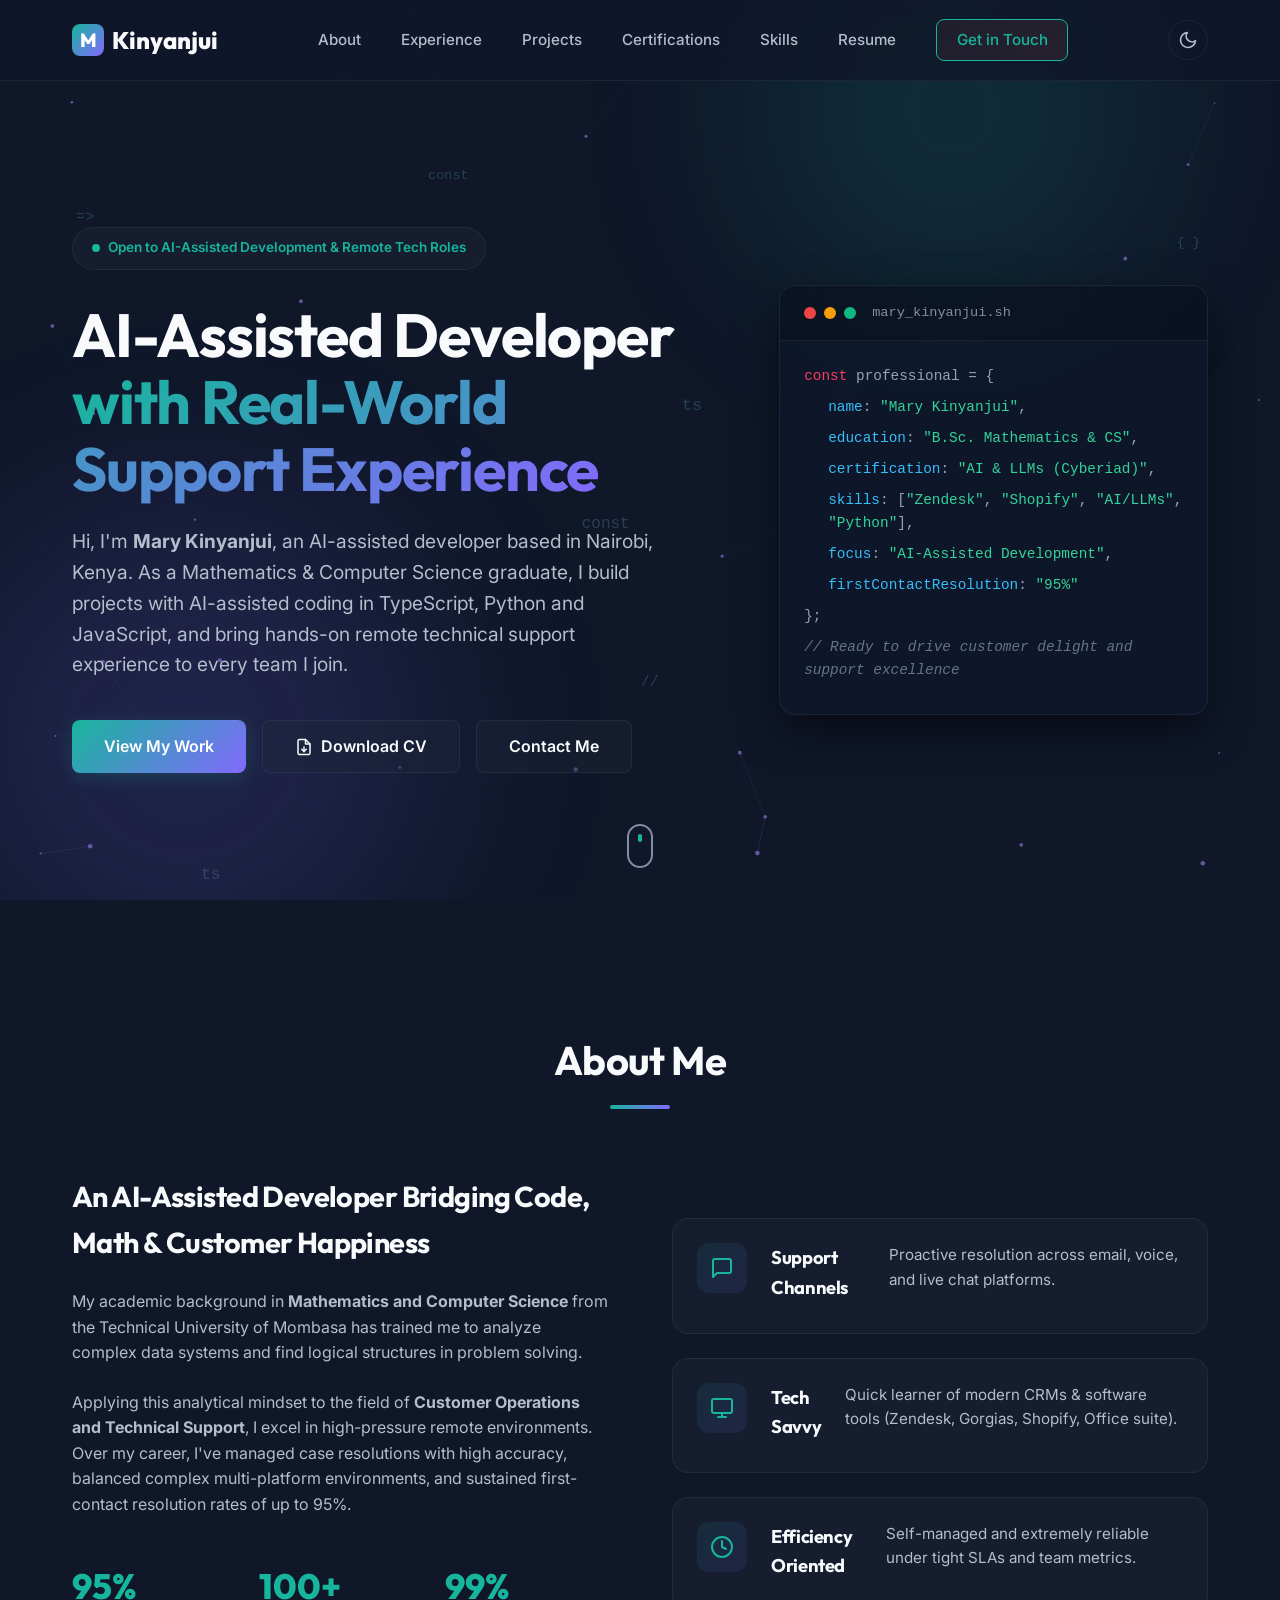
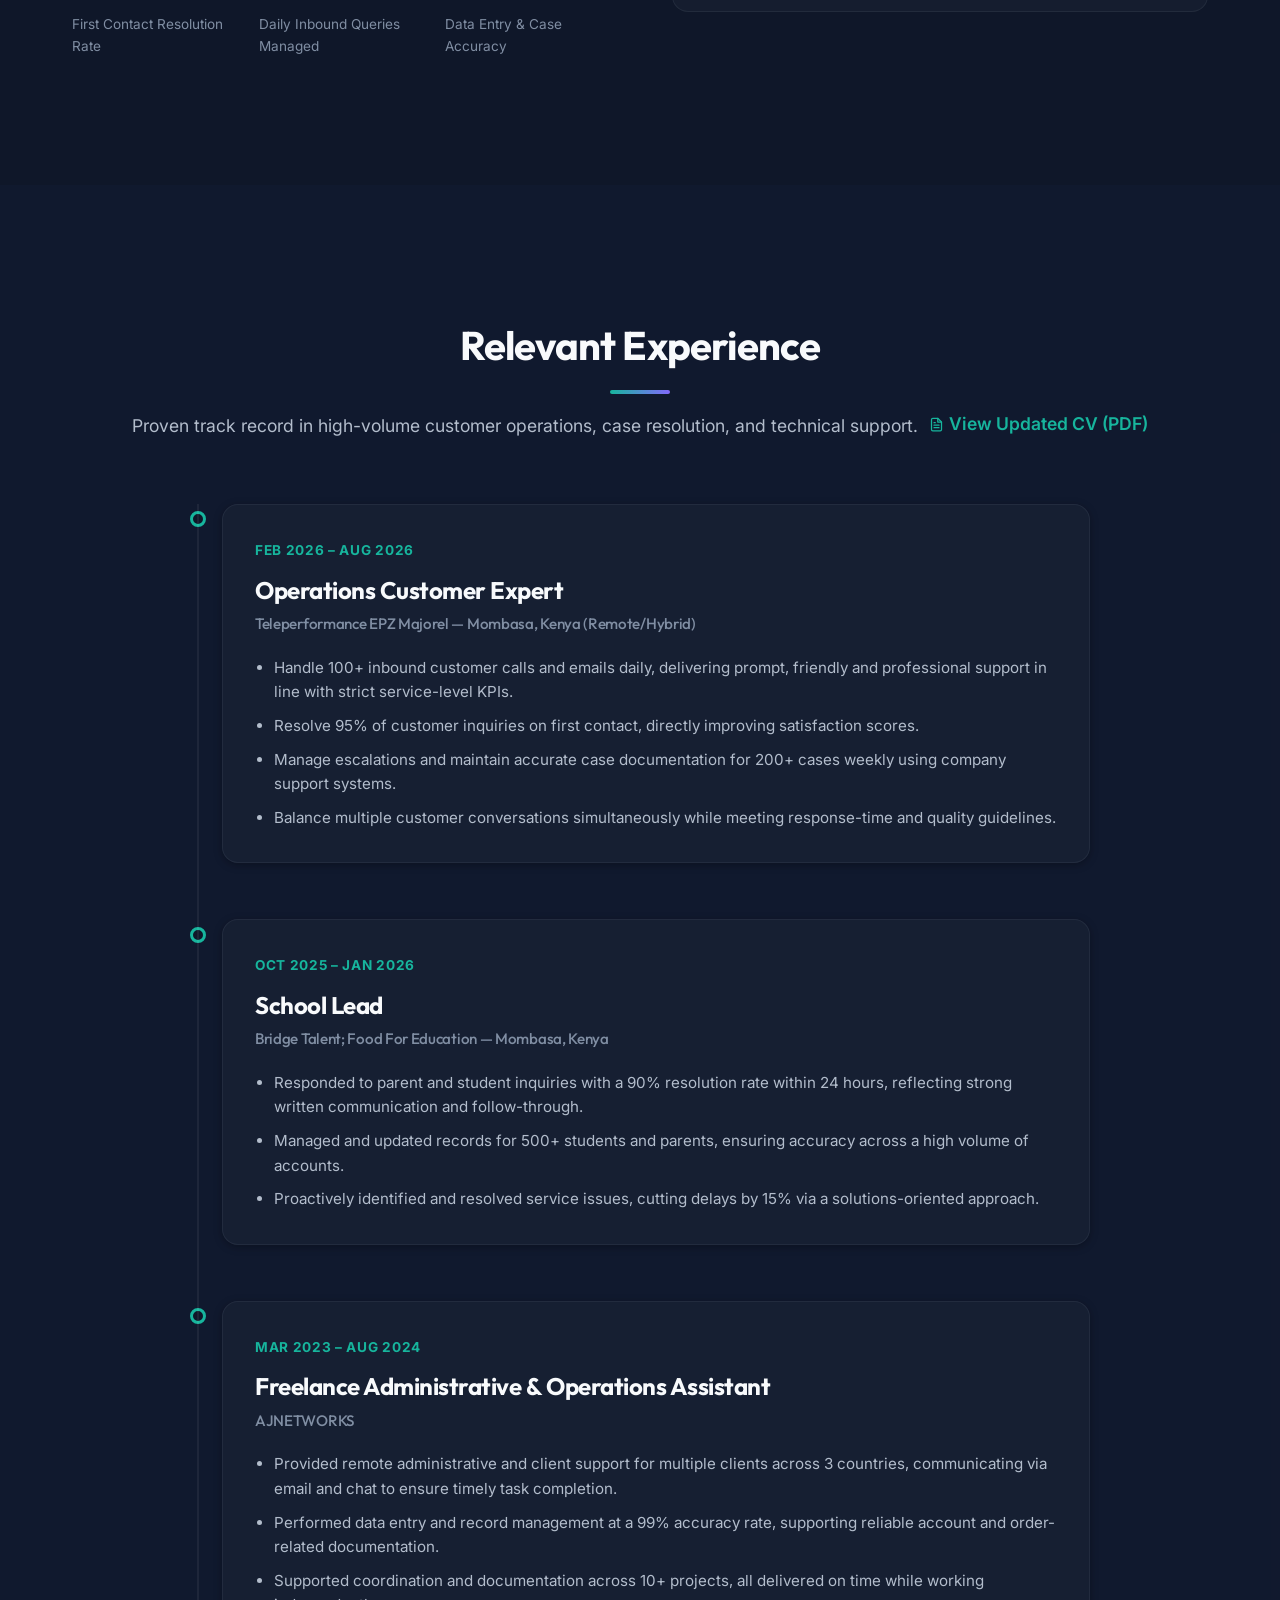
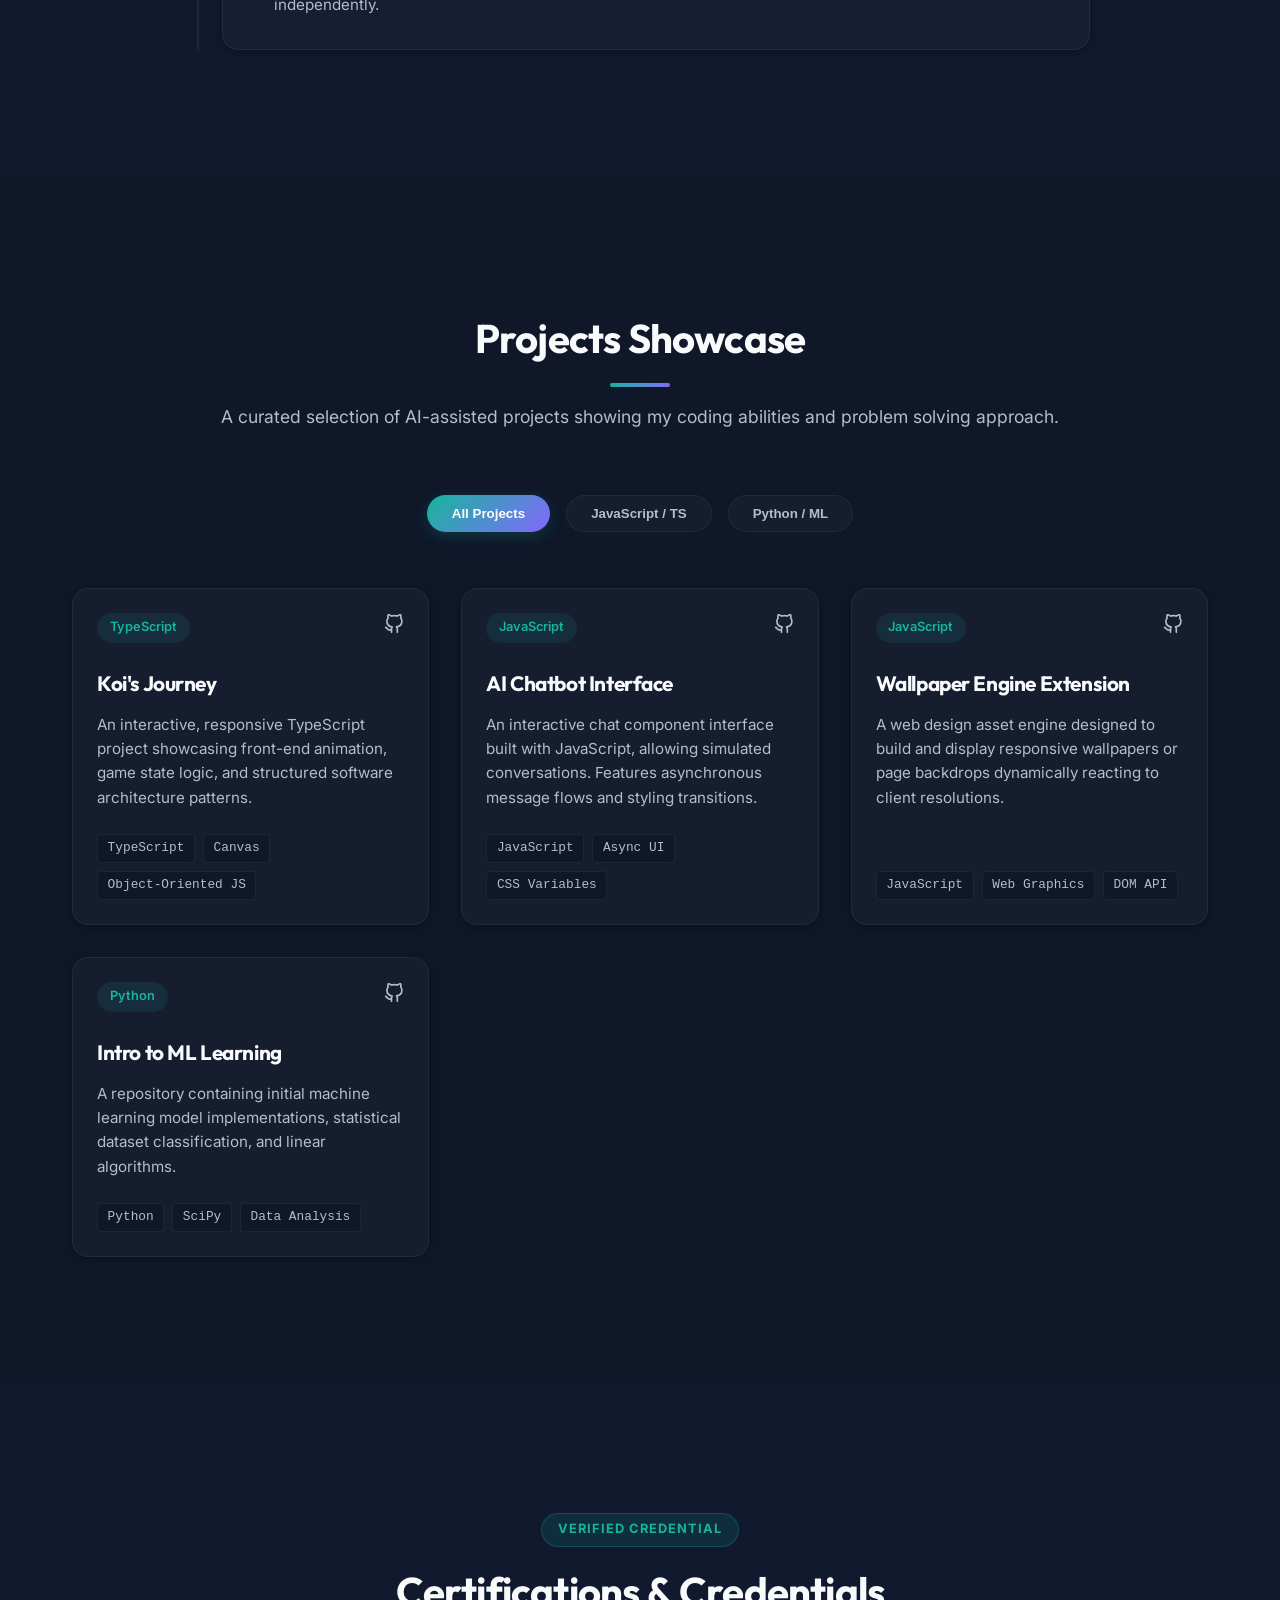
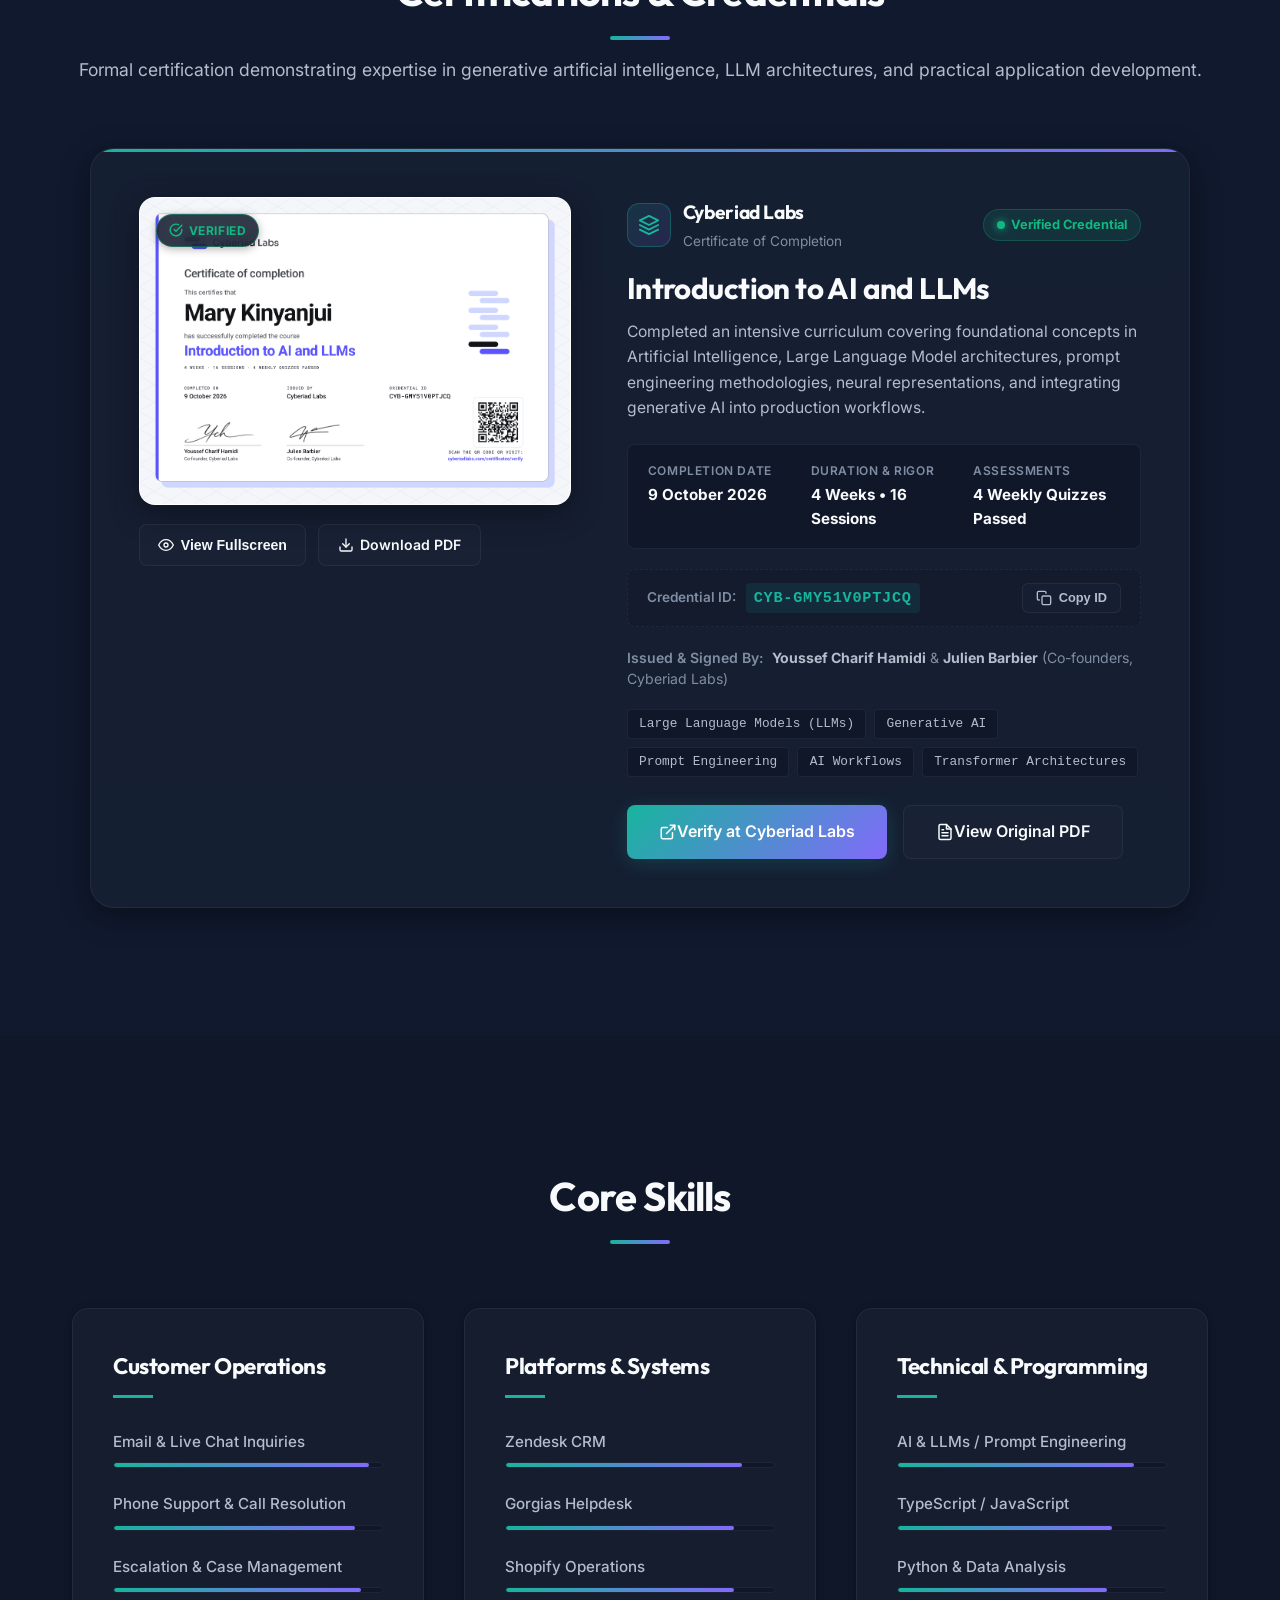
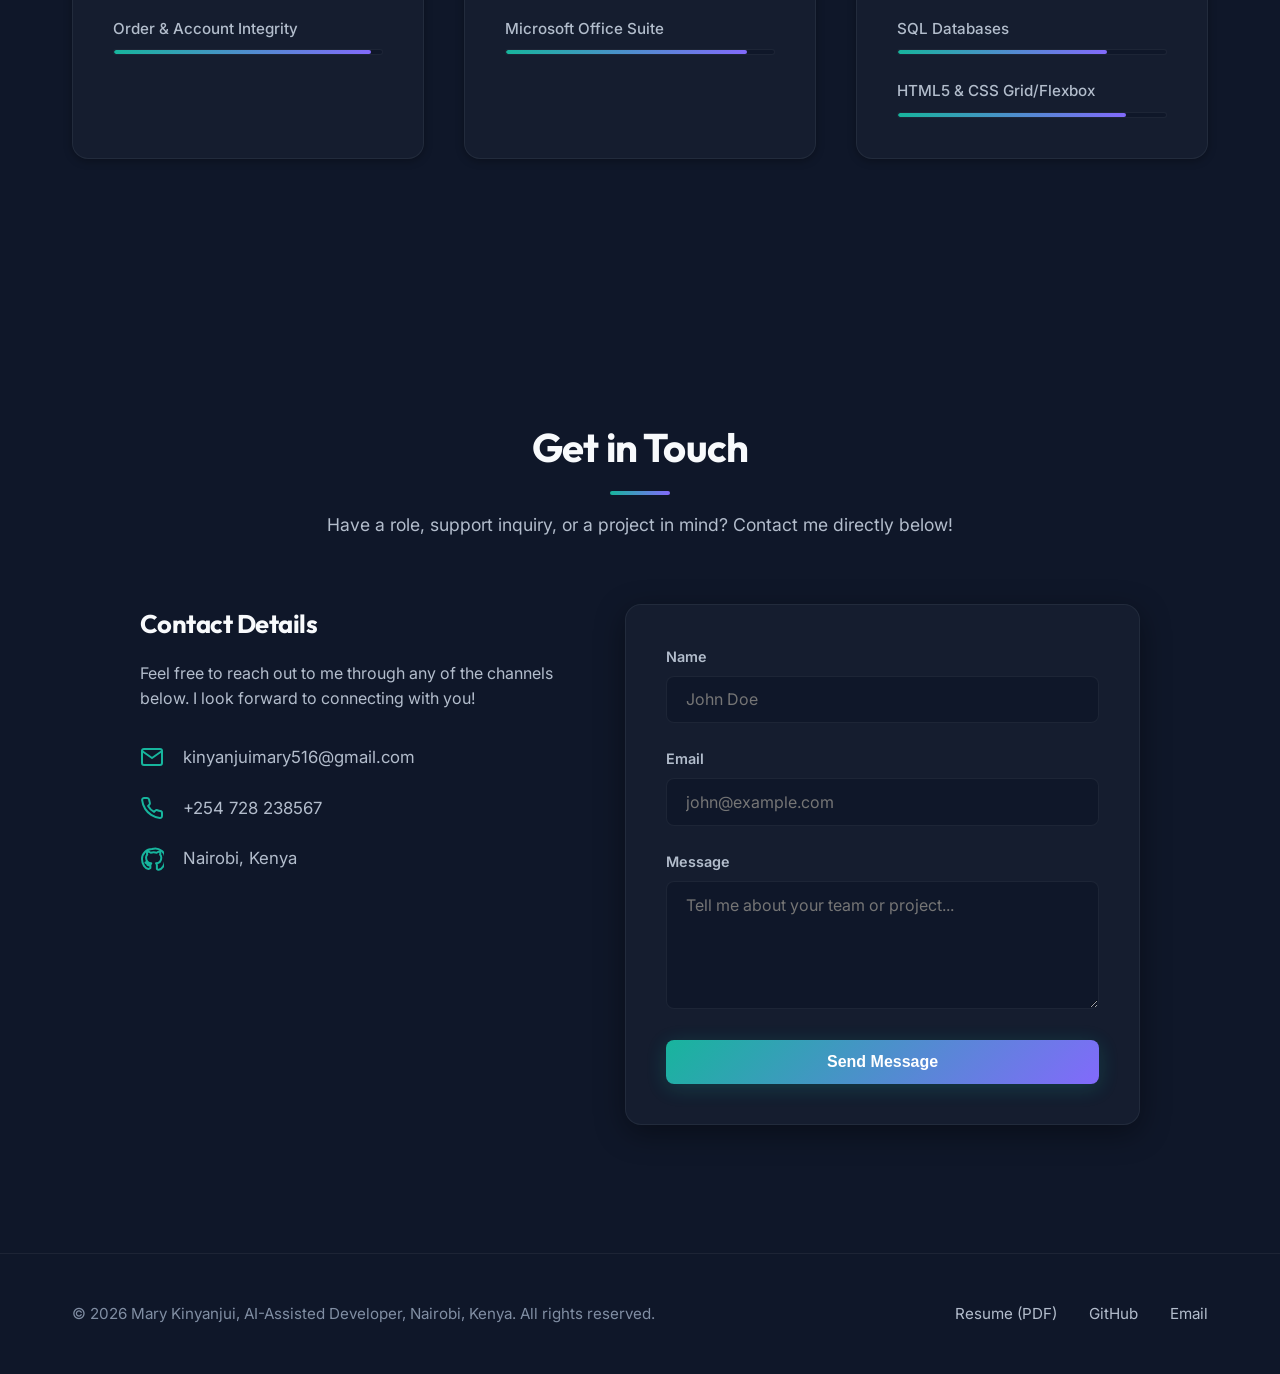
==== commit b8c0988b: "feat: rebrand portfolio as AI-assisted developer and optimize SEO" ====
--- a/index.html
+++ b/index.html
@@ -3,8 +3,50 @@
 <head>
   <meta charset="UTF-8">
   <meta name="viewport" content="width=device-width, initial-scale=1.0">
-  <title>Mary Kinyanjui | Portfolio</title>
-  <meta name="description" content="Portfolio of Mary Kinyanjui - Customer Service Representative, Remote Support professional, and Mathematics & Computer Science graduate.">
+  <!-- SEO: Primary meta tags (target keyword: AI-assisted developer) -->
+  <title>AI-Assisted Developer in Kenya | Mary Kinyanjui</title>
+  <meta name="description" content="Mary Kinyanjui is an AI-assisted developer in Nairobi, Kenya, open to remote roles. Projects in TypeScript, Python and JavaScript. View portfolio and CV.">
+  <meta name="author" content="Mary Kinyanjui">
+  <meta name="robots" content="index, follow">
+  <link rel="canonical" href="https://m6a2r5y.github.io/Portfolio/">
+
+  <!-- Google Search Console verification: paste your code from Search Console (URL prefix > HTML tag), then uncomment -->
+  <!-- <meta name="google-site-verification" content="PASTE_YOUR_CODE_HERE"> -->
+
+  <!-- Open Graph / social sharing -->
+  <meta property="og:type" content="website">
+  <meta property="og:url" content="https://m6a2r5y.github.io/Portfolio/">
+  <meta property="og:title" content="AI-Assisted Developer in Kenya | Mary Kinyanjui">
+  <meta property="og:description" content="AI-assisted developer in Nairobi, Kenya, open to remote roles. Projects in TypeScript, Python and JavaScript.">
+  <meta property="og:site_name" content="Mary Kinyanjui Portfolio">
+  <meta property="og:locale" content="en_US">
+  <meta name="twitter:card" content="summary">
+  <meta name="twitter:title" content="AI-Assisted Developer in Kenya | Mary Kinyanjui">
+  <meta name="twitter:description" content="AI-assisted developer in Nairobi, Kenya, open to remote roles. Projects in TypeScript, Python and JavaScript.">
+
+  <!-- Structured data: helps Google understand who this site is about -->
+  <script type="application/ld+json">
+  {
+    "@context": "https://schema.org",
+    "@type": "Person",
+    "name": "Mary Kinyanjui",
+    "jobTitle": "AI-Assisted Developer",
+    "url": "https://m6a2r5y.github.io/Portfolio/",
+    "email": "mailto:kinyanjuimary516@gmail.com",
+    "address": {
+      "@type": "PostalAddress",
+      "addressLocality": "Nairobi",
+      "addressCountry": "KE"
+    },
+    "alumniOf": {
+      "@type": "CollegeOrUniversity",
+      "name": "Technical University of Mombasa"
+    },
+    "knowsAbout": ["JavaScript", "TypeScript", "Python", "HTML", "CSS", "SQL", "Large Language Models", "Technical Support"],
+    "sameAs": ["https://github.com/M6A2R5Y"]
+  }
+  </script>
+
   <!-- Google Fonts -->
   <link rel="preconnect" href="https://fonts.googleapis.com">
   <link rel="preconnect" href="https://fonts.gstatic.com" crossorigin>
@@ -13,6 +55,8 @@
   <link rel="stylesheet" href="styles.css">
 </head>
 <body>
+  <canvas id="bg-canvas" aria-hidden="true"></canvas>
+  <div class="cursor-glow" aria-hidden="true"></div>
 
   <!-- Navigation -->
   <header class="navbar">
@@ -56,14 +100,14 @@
       <div class="container hero-container">
         <div class="hero-content">
           <div class="hero-badge reveal">
-            <span class="badge-dot"></span> Available for Remote Support & Dev Roles
+            <span class="badge-dot"></span> Open to AI-Assisted Development & Remote Tech Roles
           </div>
           <h1 class="hero-title reveal">
-            Connecting Tech Expertise <br>
-            <span class="gradient-text">with Exceptional Support</span>
+            AI-Assisted Developer <br>
+            <span class="gradient-text">with Real-World Support Experience</span>
           </h1>
           <p class="hero-subtitle reveal">
-            Hi, I'm <strong>Mary Kinyanjui</strong>. A Mathematics & Computer Science graduate who blends analytical problem solving with extensive remote customer support experience. I design solutions and resolve complex technical inquiries with ease.
+            Hi, I'm <strong>Mary Kinyanjui</strong>, an AI-assisted developer based in Nairobi, Kenya. As a Mathematics & Computer Science graduate, I build projects with AI-assisted coding in TypeScript, Python and JavaScript, and bring hands-on remote technical support experience to every team I join.
           </p>
           <div class="hero-cta reveal">
             <a href="#projects" class="btn btn-primary">View My Work</a>
@@ -88,7 +132,7 @@
               <p class="code-line indent"><span class="code-prop">education</span>: <span class="code-val">"B.Sc. Mathematics & CS"</span>,</p>
               <p class="code-line indent"><span class="code-prop">certification</span>: <span class="code-val">"AI & LLMs (Cyberiad)"</span>,</p>
               <p class="code-line indent"><span class="code-prop">skills</span>: [<span class="code-val">"Zendesk"</span>, <span class="code-val">"Shopify"</span>, <span class="code-val">"AI/LLMs"</span>, <span class="code-val">"Python"</span>],</p>
-              <p class="code-line indent"><span class="code-prop">focus</span>: <span class="code-val">"Operations & Tech Support"</span>,</p>
+              <p class="code-line indent"><span class="code-prop">focus</span>: <span class="code-val">"AI-Assisted Development"</span>,</p>
               <p class="code-line indent"><span class="code-prop">firstContactResolution</span>: <span class="code-val">"95%"</span></p>
               <p class="code-line">};</p>
               <p class="code-line"><span class="code-comment">// Ready to drive customer delight and support excellence</span></p>
@@ -114,7 +158,7 @@
         </div>
         <div class="about-grid">
           <div class="about-text-column">
-            <h3>Bridging Science, Math & Customer Happiness</h3>
+            <h3>An AI-Assisted Developer Bridging Code, Math & Customer Happiness</h3>
             <p>
               My academic background in <strong>Mathematics and Computer Science</strong> from the Technical University of Mombasa has trained me to analyze complex data systems and find logical structures in problem solving.
             </p>
@@ -234,14 +278,13 @@
         <div class="section-header align-center">
           <h2 class="section-title">Projects Showcase</h2>
           <div class="section-underline"></div>
-          <p class="section-description">A curated selection of technical projects showing my coding abilities and problem solving approach.</p>
+          <p class="section-description">A curated selection of AI-assisted projects showing my coding abilities and problem solving approach.</p>
         </div>
 
         <div class="project-filters">
           <button class="filter-btn active" data-filter="all">All Projects</button>
           <button class="filter-btn" data-filter="javascript">JavaScript / TS</button>
           <button class="filter-btn" data-filter="python">Python / ML</button>
-          <button class="filter-btn" data-filter="other">C / Java / HTML</button>
         </div>
 
         <div class="projects-grid">
@@ -274,7 +317,7 @@
             </div>
             <div class="project-content">
               <h3>AI Chatbot Interface</h3>
-              <p>A interactive chat component interface built with JavaScript, allowing simulated conversations. Features asynchronous message flows and styling transitions.</p>
+              <p>An interactive chat component interface built with JavaScript, allowing simulated conversations. Features asynchronous message flows and styling transitions.</p>
               <div class="project-tech">
                 <span>JavaScript</span>
                 <span>Async UI</span>
@@ -312,49 +355,11 @@
             </div>
             <div class="project-content">
               <h3>Intro to ML Learning</h3>
-              <p>A repository containing initial machine learning model implementations, statistical datasets classification, and linear algorithms.</p>
+              <p>A repository containing initial machine learning model implementations, statistical dataset classification, and linear algorithms.</p>
               <div class="project-tech">
                 <span>Python</span>
                 <span>SciPy</span>
                 <span>Data Analysis</span>
-              </div>
-            </div>
-          </div>
-
-          <!-- Project Card 5 -->
-          <div class="project-card" data-category="other">
-            <div class="project-header">
-              <span class="project-tag">C Language</span>
-              <a href="https://github.com/M6A2R5Y/printf" target="_blank" rel="noopener noreferrer" class="project-link" aria-label="View printf repository">
-                <svg xmlns="http://www.w3.org/2000/svg" width="20" height="20" viewBox="0 0 24 24" fill="none" stroke="currentColor" stroke-width="2" stroke-linecap="round" stroke-linejoin="round"><path d="M9 19c-5 1.5-5-2.5-7-3m14 6v-3.87a3.37 3.37 0 0 0-.94-2.61c3.14-.35 6.44-1.54 6.44-7A5.44 5.44 0 0 0 20 4.77 5.07 5.07 0 0 0 19.91 1S18.73.65 16 2.48a13.38 13.38 0 0 0-7 0C6.27.65 5.09 1 5.09 1A5.07 5.07 0 0 0 5 4.77a5.44 5.44 0 0 0-1.5 3.78c0 5.42 3.3 6.61 6.44 7A3.37 3.37 0 0 0 9 18.13V22"></path></svg>
-              </a>
-            </div>
-            <div class="project-content">
-              <h3>Custom Printf Implementation</h3>
-              <p>Recreation of the standard C library <code>printf</code> function, focusing on buffer parsing, format specifiers handling, and system-level I/O output.</p>
-              <div class="project-tech">
-                <span>C</span>
-                <span>Pointers & Memory</span>
-                <span>System Programming</span>
-              </div>
-            </div>
-          </div>
-
-          <!-- Project Card 6 -->
-          <div class="project-card" data-category="other">
-            <div class="project-header">
-              <span class="project-tag">Java</span>
-              <a href="https://github.com/M6A2R5Y/MY-SIMPLE-PROJECTS" target="_blank" rel="noopener noreferrer" class="project-link" aria-label="View Simple Projects repository">
-                <svg xmlns="http://www.w3.org/2000/svg" width="20" height="20" viewBox="0 0 24 24" fill="none" stroke="currentColor" stroke-width="2" stroke-linecap="round" stroke-linejoin="round"><path d="M9 19c-5 1.5-5-2.5-7-3m14 6v-3.87a3.37 3.37 0 0 0-.94-2.61c3.14-.35 6.44-1.54 6.44-7A5.44 5.44 0 0 0 20 4.77 5.07 5.07 0 0 0 19.91 1S18.73.65 16 2.48a13.38 13.38 0 0 0-7 0C6.27.65 5.09 1 5.09 1A5.07 5.07 0 0 0 5 4.77a5.44 5.44 0 0 0-1.5 3.78c0 5.42 3.3 6.61 6.44 7A3.37 3.37 0 0 0 9 18.13V22"></path></svg>
-              </a>
-            </div>
-            <div class="project-content">
-              <h3>Java Utilities & Algorithms</h3>
-              <p>A package containing object-oriented design patterns implementations, data structures, and mathematical algorithms in Java.</p>
-              <div class="project-tech">
-                <span>Java</span>
-                <span>OOP</span>
-                <span>Data Structures</span>
               </div>
             </div>
           </div>
@@ -552,7 +557,7 @@
                 <div class="skill-bar"><div class="skill-progress" style="width: 78%;"></div></div>
               </li>
               <li>
-                <span class="skill-name">C / Java / SQL Databases</span>
+                <span class="skill-name">SQL Databases</span>
                 <div class="skill-bar"><div class="skill-progress" style="width: 78%;"></div></div>
               </li>
               <li>
@@ -591,7 +596,7 @@
               </a>
               <div class="info-item">
                 <svg xmlns="http://www.w3.org/2000/svg" width="24" height="24" viewBox="0 0 24 24" fill="none" stroke="currentColor" stroke-width="2" stroke-linecap="round" stroke-linejoin="round"><path d="M12 2a10 10 0 0 0-10 10c0 5.42 3.3 9.4 6.44 10a3.37 3.37 0 0 0 1.94-1v-2.61c-3.14.35-3-.94-3-.94a3 3 0 0 0-1.5-1.5c-1-.7.1-.6.1-.6a2.37 2.37 0 0 1 1.7 1.2c.9 1.6 2.4 1.1 3 1a2 2 0 0 1 .6-1.2c-2.5-.3-5.2-1.3-5.2-5.7a4.42 4.42 0 0 1 1.2-3.1 4.07 4.07 0 0 1 .1-3s1-.3 3.3 1.2a11.5 11.5 0 0 1 6 0c2.3-1.5 3.3-1.2 3.3-1.2a4.07 4.07 0 0 1 .1 3 4.42 4.42 0 0 1 1.2 3.1c0 4.4-2.7 5.4-5.2 5.7a2.76 2.76 0 0 1 .8 2v3.5a2.44 2.44 0 0 0 1.8 1c3.14-.6 6.44-4.58 6.44-10A10 10 0 0 0 12 2z"></path></svg>
-                <span>Mombasa, Kenya</span>
+                <span>Nairobi, Kenya</span>
               </div>
             </div>
           </div>
@@ -658,7 +663,7 @@
 
   <footer class="footer">
     <div class="container footer-content">
-      <p>&copy; 2026 Mary Kinyanjui. All rights reserved.</p>
+      <p>&copy; 2026 Mary Kinyanjui, AI-Assisted Developer, Nairobi, Kenya. All rights reserved.</p>
       <div class="footer-socials">
         <a href="Mary Kinyanjui.pdf" target="_blank" rel="noopener noreferrer" aria-label="Download CV">Resume (PDF)</a>
         <a href="https://github.com/M6A2R5Y" target="_blank" rel="noopener noreferrer" aria-label="GitHub profile">GitHub</a>
--- a/styles.css
+++ b/styles.css
@@ -1728,3 +1728,51 @@
     gap: 1rem;
   }
 }
+
+/* ==========================================================
+   Interactive "lo-fi coder" background
+   ========================================================== */
+#bg-canvas {
+  position: fixed;
+  inset: 0;
+  width: 100%;
+  height: 100%;
+  z-index: -2;
+  pointer-events: none;
+}
+
+.cursor-glow {
+  position: fixed;
+  top: 0;
+  left: 0;
+  width: 420px;
+  height: 420px;
+  margin: -210px 0 0 -210px;
+  border-radius: 50%;
+  background: radial-gradient(circle, hsla(265, 90%, 65%, 0.22), hsla(190, 90%, 55%, 0.10) 45%, transparent 70%);
+  pointer-events: none;
+  z-index: -1;
+  opacity: 0;
+  transition: opacity 0.4s ease;
+  will-change: transform;
+}
+.cursor-glow.visible { opacity: 1; }
+
+[data-theme="light"] .cursor-glow {
+  background: radial-gradient(circle, hsla(265, 90%, 65%, 0.16), hsla(190, 90%, 55%, 0.08) 45%, transparent 70%);
+}
+
+/* Let the animated backdrop show through the sections */
+.bg-alt { background-color: color-mix(in srgb, var(--bg-alt) 55%, transparent); }
+.hero-section, .footer { background-color: transparent; }
+
+.project-card:hover {
+  box-shadow: 0 0 0 1px hsla(265, 90%, 70%, 0.5), 0 12px 40px hsla(265, 90%, 60%, 0.25);
+}
+
+@media (prefers-reduced-motion: reduce) {
+  .cursor-glow { display: none; }
+}
+@media (hover: none) {
+  .cursor-glow { display: none; }
+}
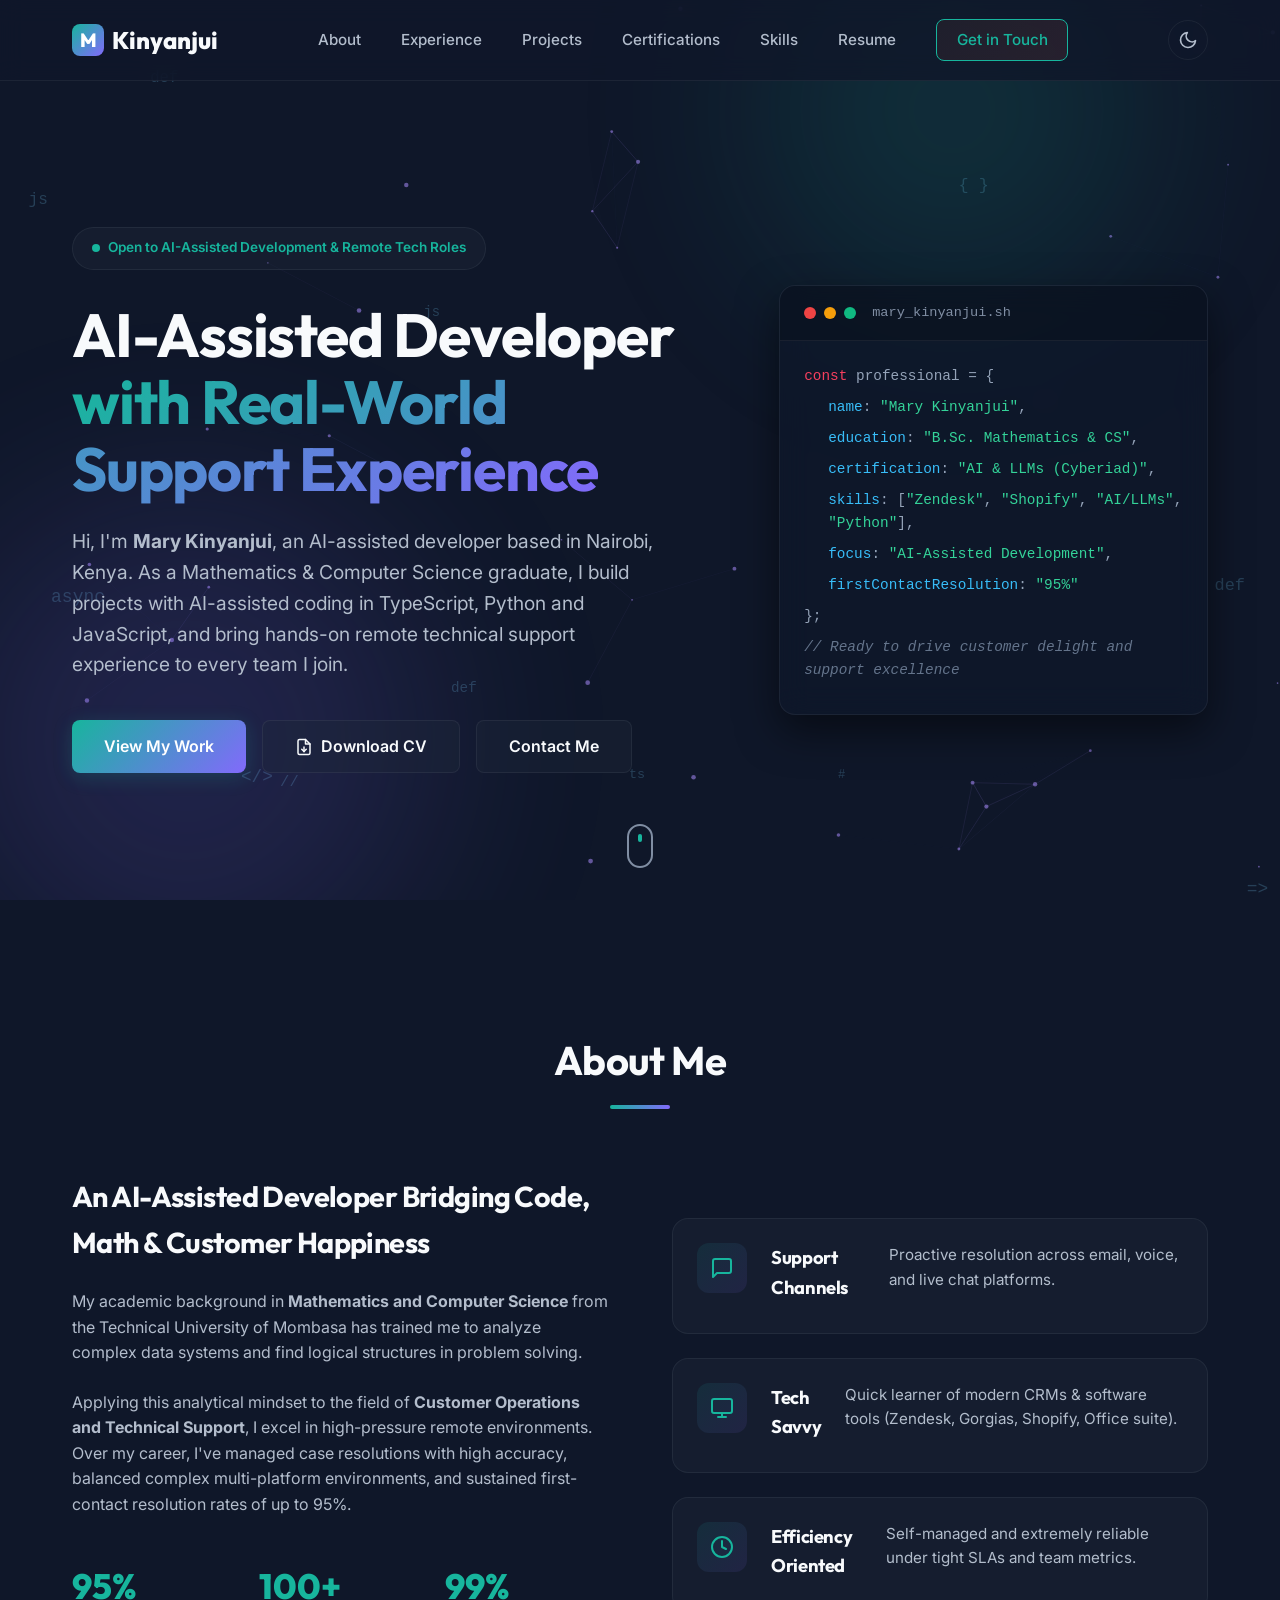
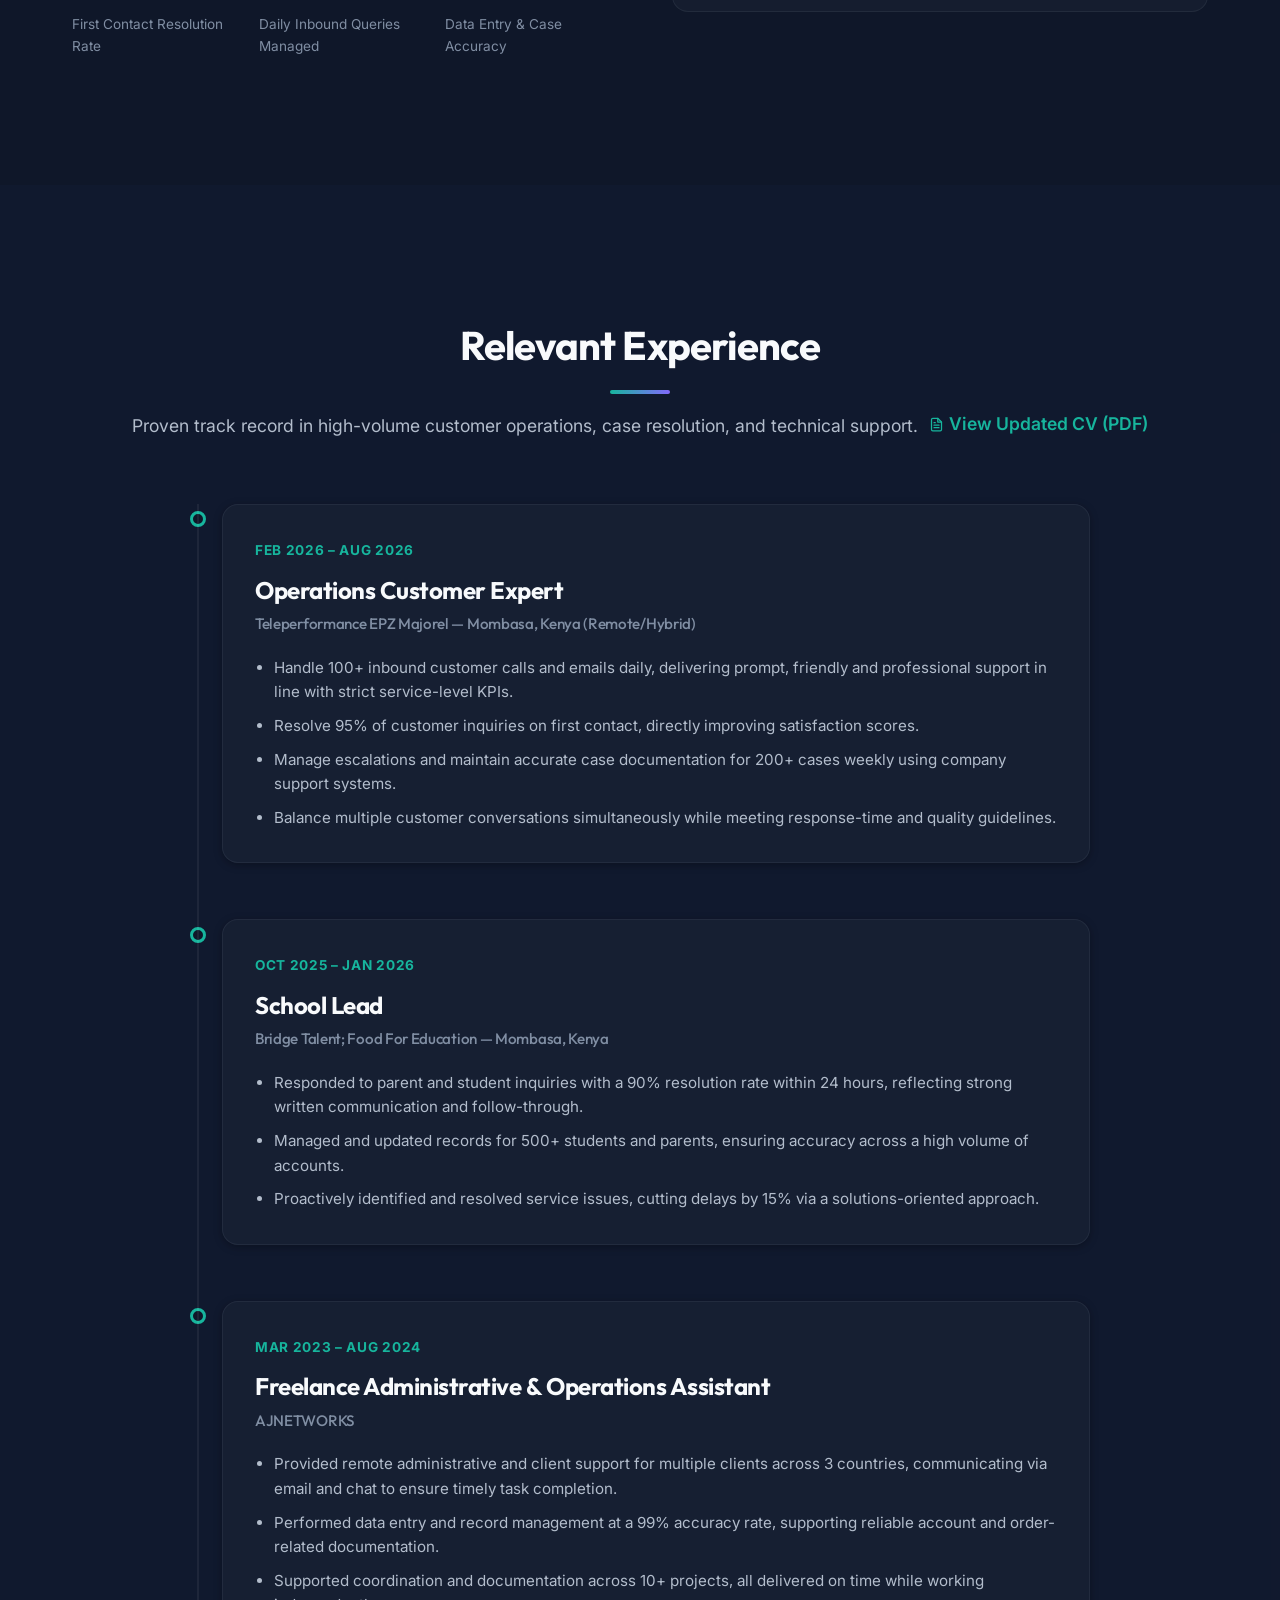
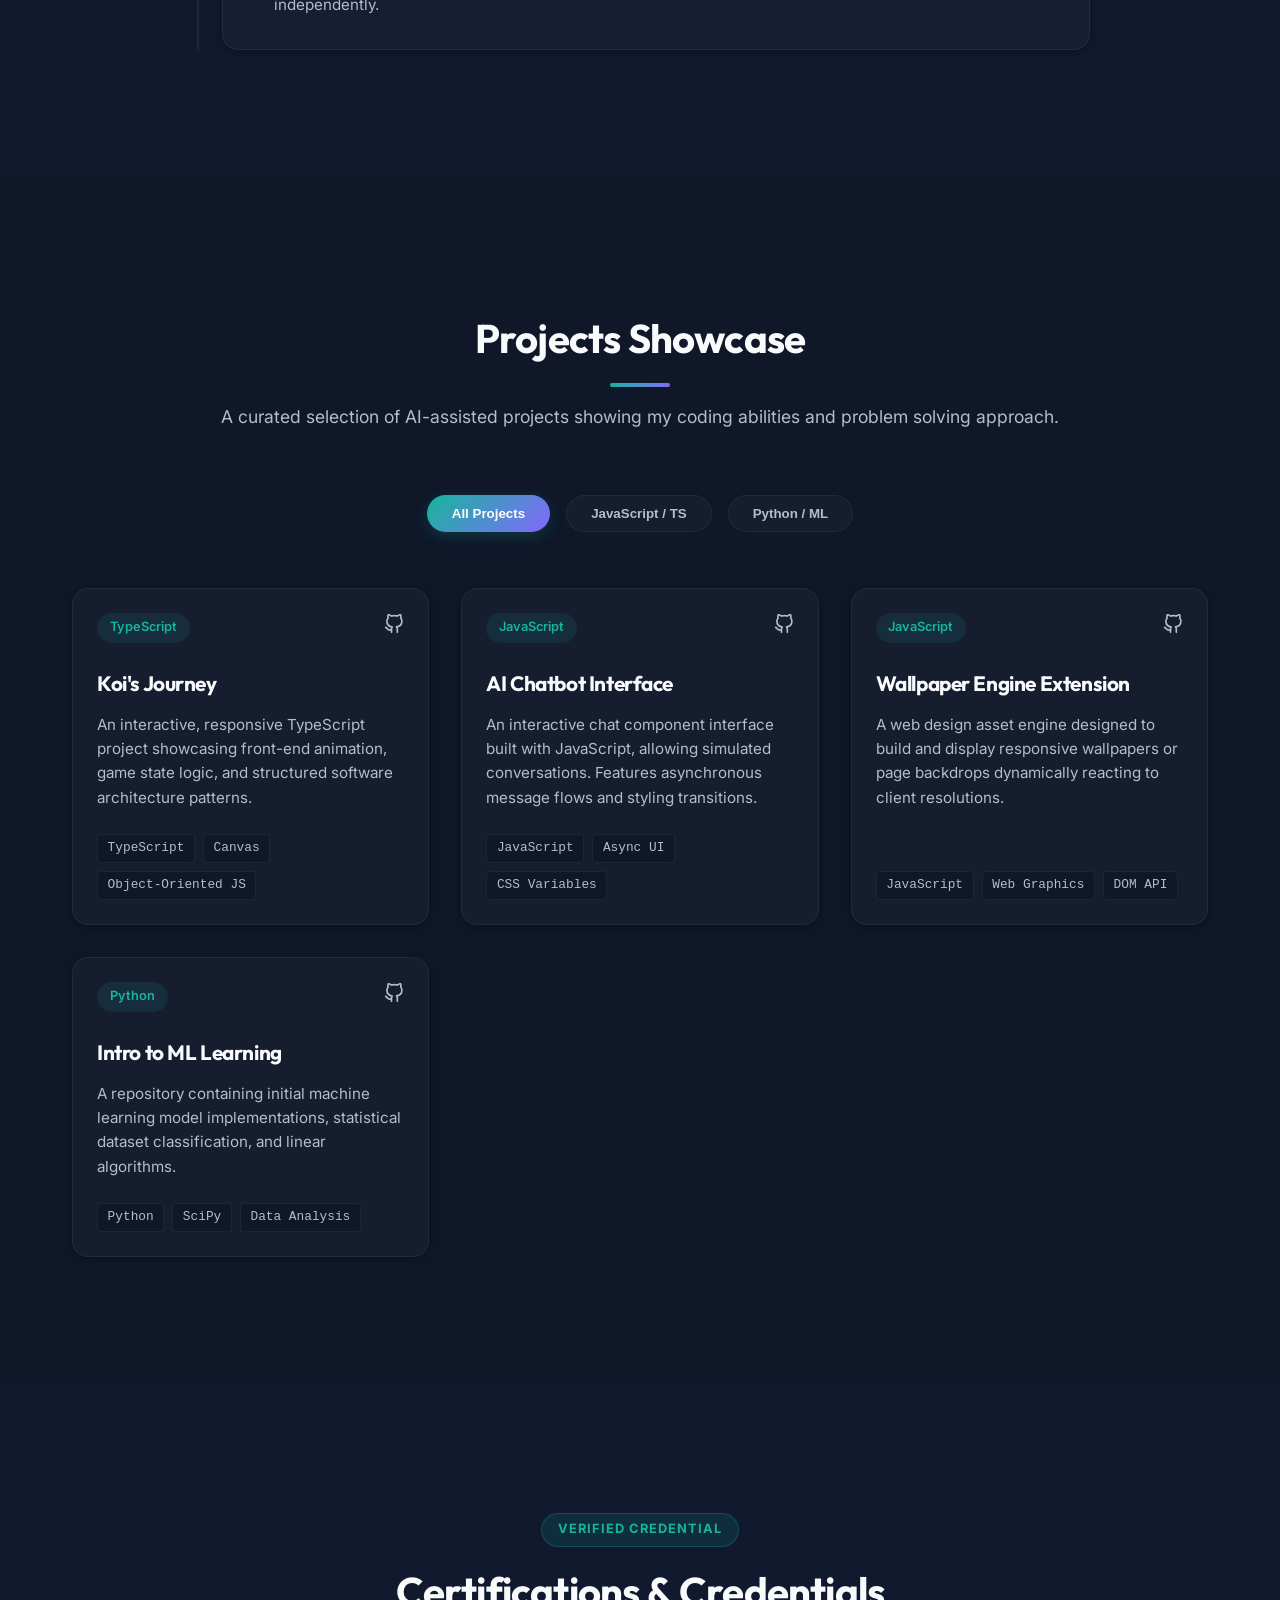
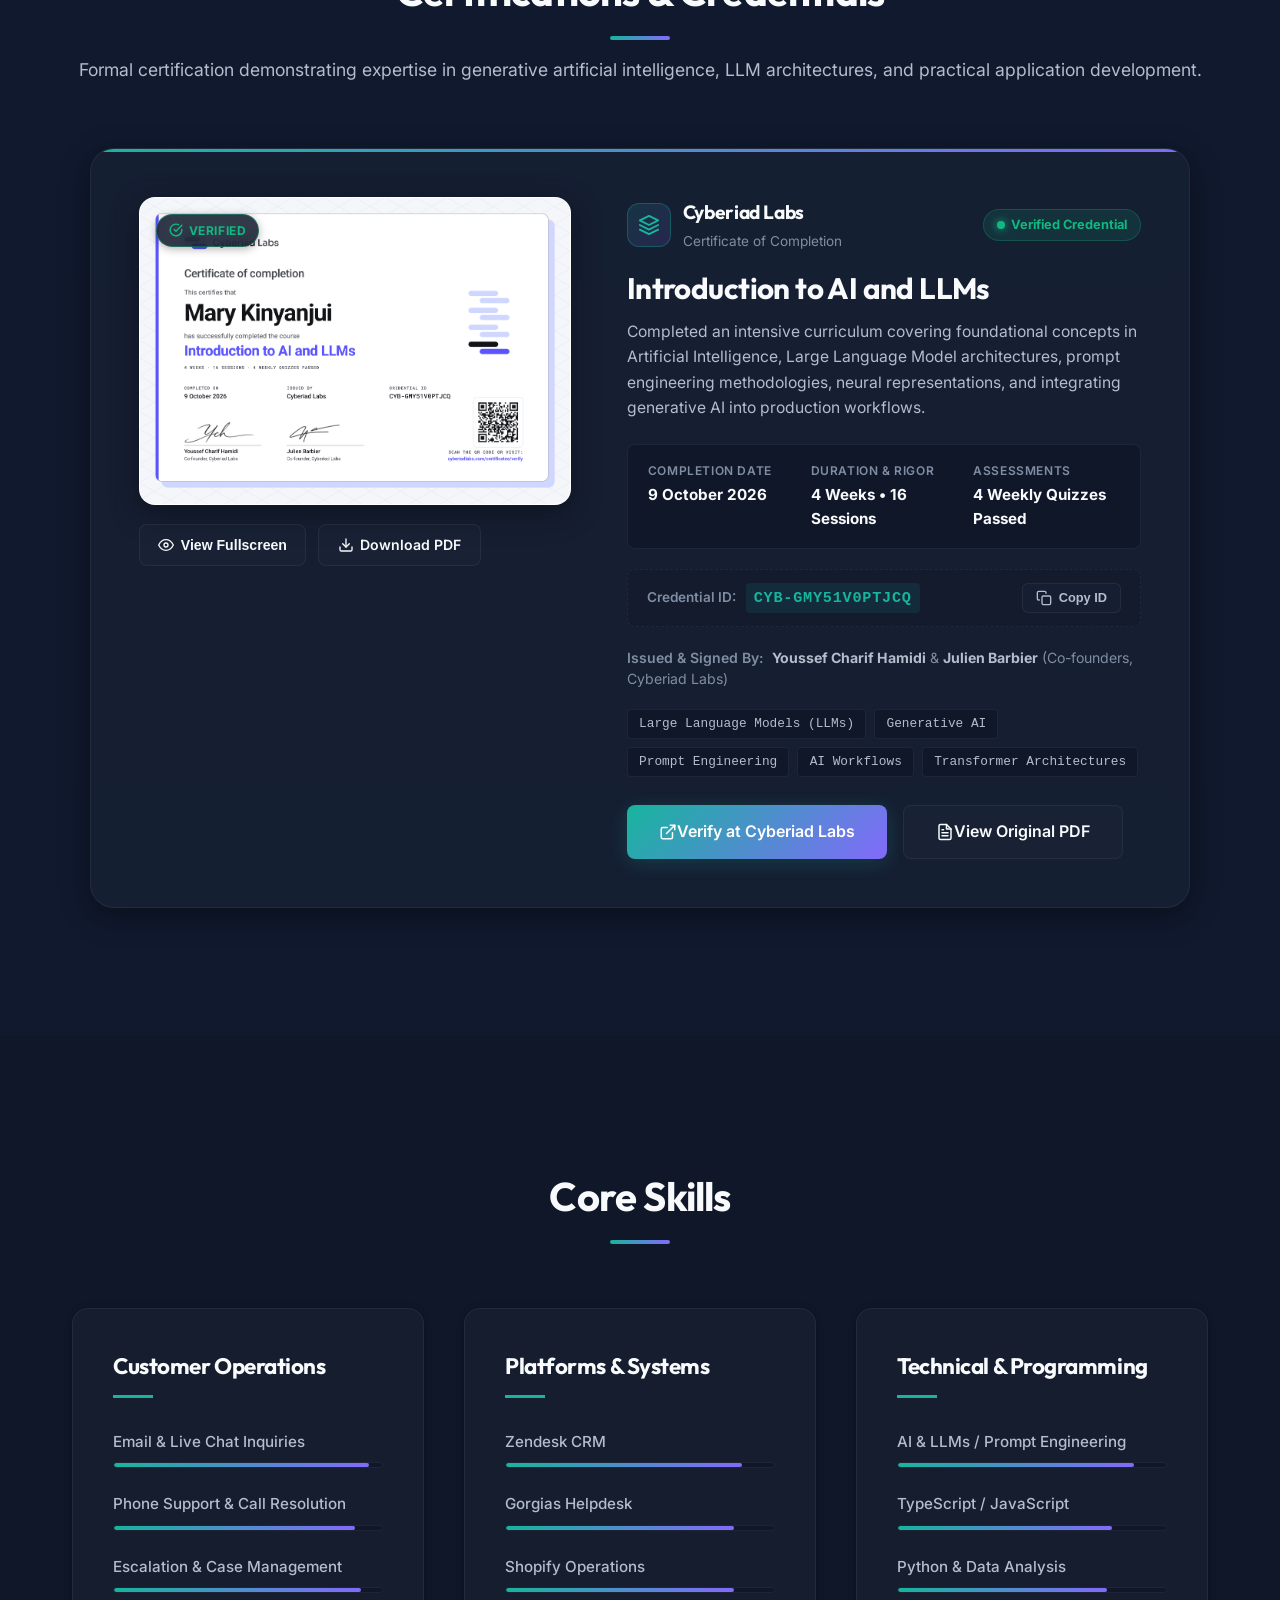
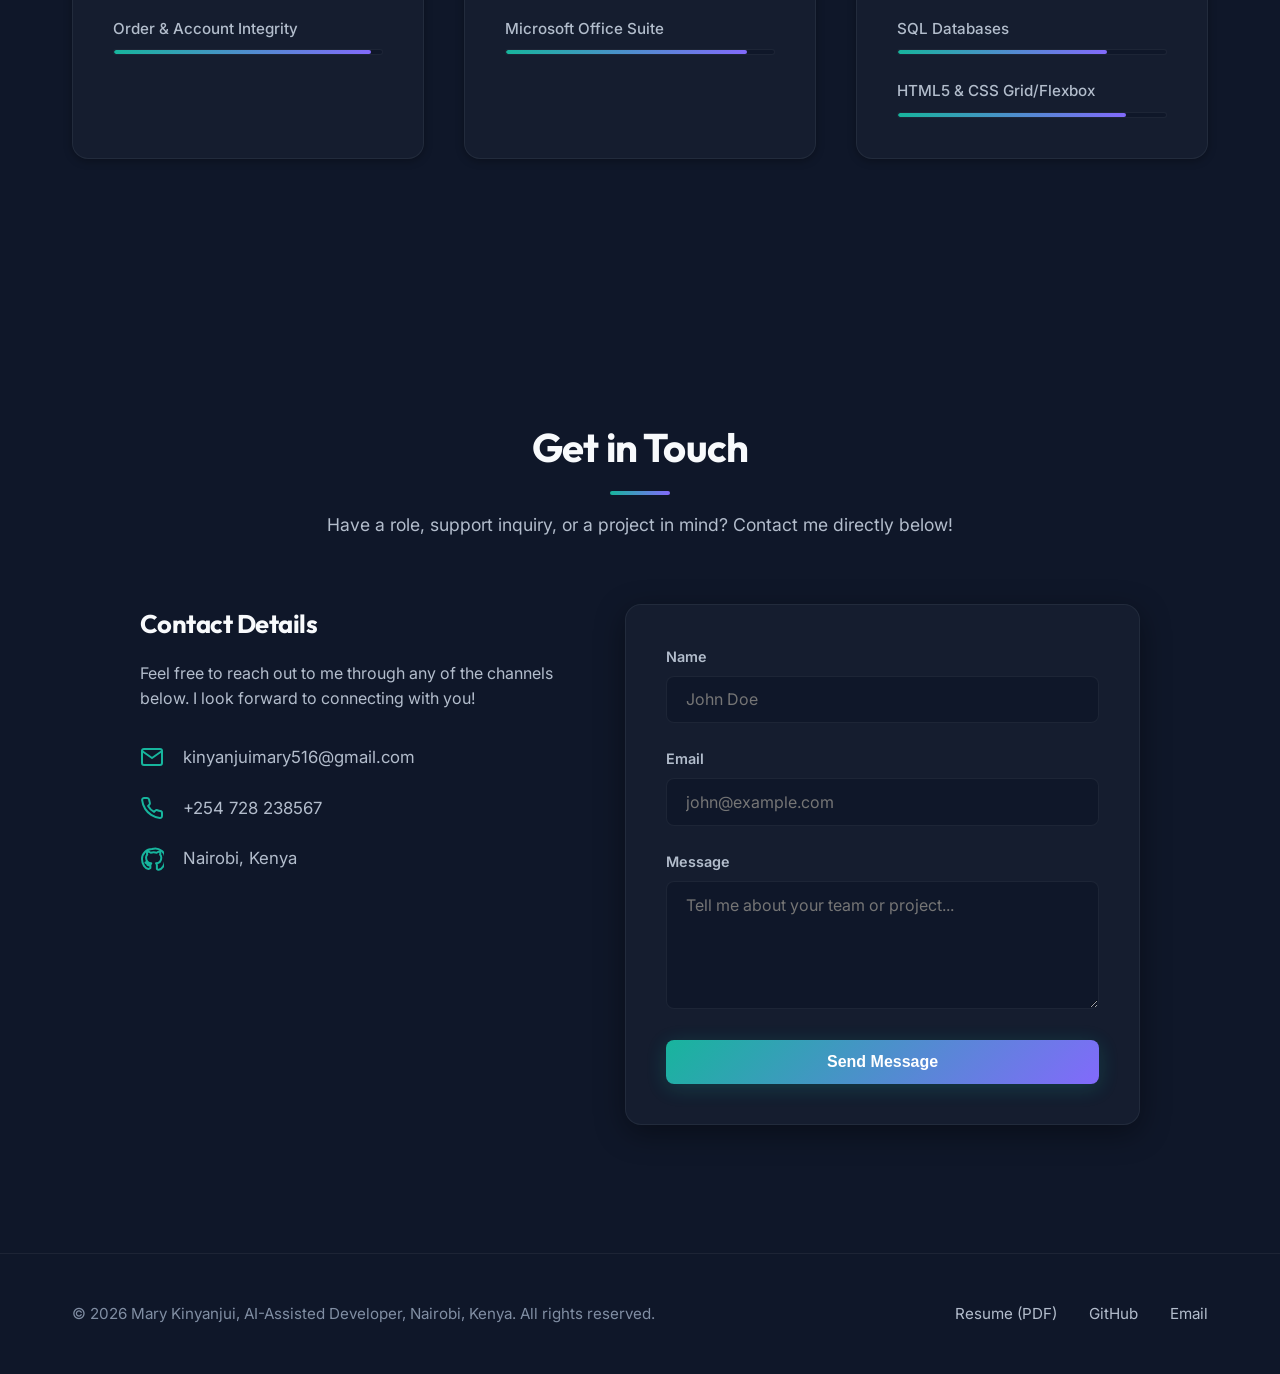
==== commit 79561b91: "feat: enhance SEO with updated metadata, robots.txt, and sitemap" ====
--- a/index.html
+++ b/index.html
@@ -4,9 +4,10 @@
   <meta charset="UTF-8">
   <meta name="viewport" content="width=device-width, initial-scale=1.0">
   <!-- SEO: Primary meta tags (target keyword: AI-assisted developer) -->
-  <title>AI-Assisted Developer in Kenya | Mary Kinyanjui</title>
+  <title>Mary Kinyanjui | AI-Assisted Developer in Nairobi, Kenya</title>
   <meta name="description" content="Mary Kinyanjui is an AI-assisted developer in Nairobi, Kenya, open to remote roles. Projects in TypeScript, Python and JavaScript. View portfolio and CV.">
   <meta name="author" content="Mary Kinyanjui">
+  <meta name="keywords" content="Mary Kinyanjui, Kinyanjui, Mary Kinyanjui portfolio, AI-assisted developer, TypeScript, Python, JavaScript, Nairobi, Kenya">
   <meta name="robots" content="index, follow">
   <link rel="canonical" href="https://m6a2r5y.github.io/Portfolio/">
 
@@ -16,12 +17,12 @@
   <!-- Open Graph / social sharing -->
   <meta property="og:type" content="website">
   <meta property="og:url" content="https://m6a2r5y.github.io/Portfolio/">
-  <meta property="og:title" content="AI-Assisted Developer in Kenya | Mary Kinyanjui">
+  <meta property="og:title" content="Mary Kinyanjui | AI-Assisted Developer in Nairobi, Kenya">
   <meta property="og:description" content="AI-assisted developer in Nairobi, Kenya, open to remote roles. Projects in TypeScript, Python and JavaScript.">
   <meta property="og:site_name" content="Mary Kinyanjui Portfolio">
   <meta property="og:locale" content="en_US">
   <meta name="twitter:card" content="summary">
-  <meta name="twitter:title" content="AI-Assisted Developer in Kenya | Mary Kinyanjui">
+  <meta name="twitter:title" content="Mary Kinyanjui | AI-Assisted Developer in Nairobi, Kenya">
   <meta name="twitter:description" content="AI-assisted developer in Nairobi, Kenya, open to remote roles. Projects in TypeScript, Python and JavaScript.">
 
   <!-- Structured data: helps Google understand who this site is about -->
@@ -30,6 +31,7 @@
     "@context": "https://schema.org",
     "@type": "Person",
     "name": "Mary Kinyanjui",
+    "alternateName": ["Kinyanjui Mary", "Mary Kinyanjui Kenya"],
     "jobTitle": "AI-Assisted Developer",
     "url": "https://m6a2r5y.github.io/Portfolio/",
     "email": "mailto:kinyanjuimary516@gmail.com",
